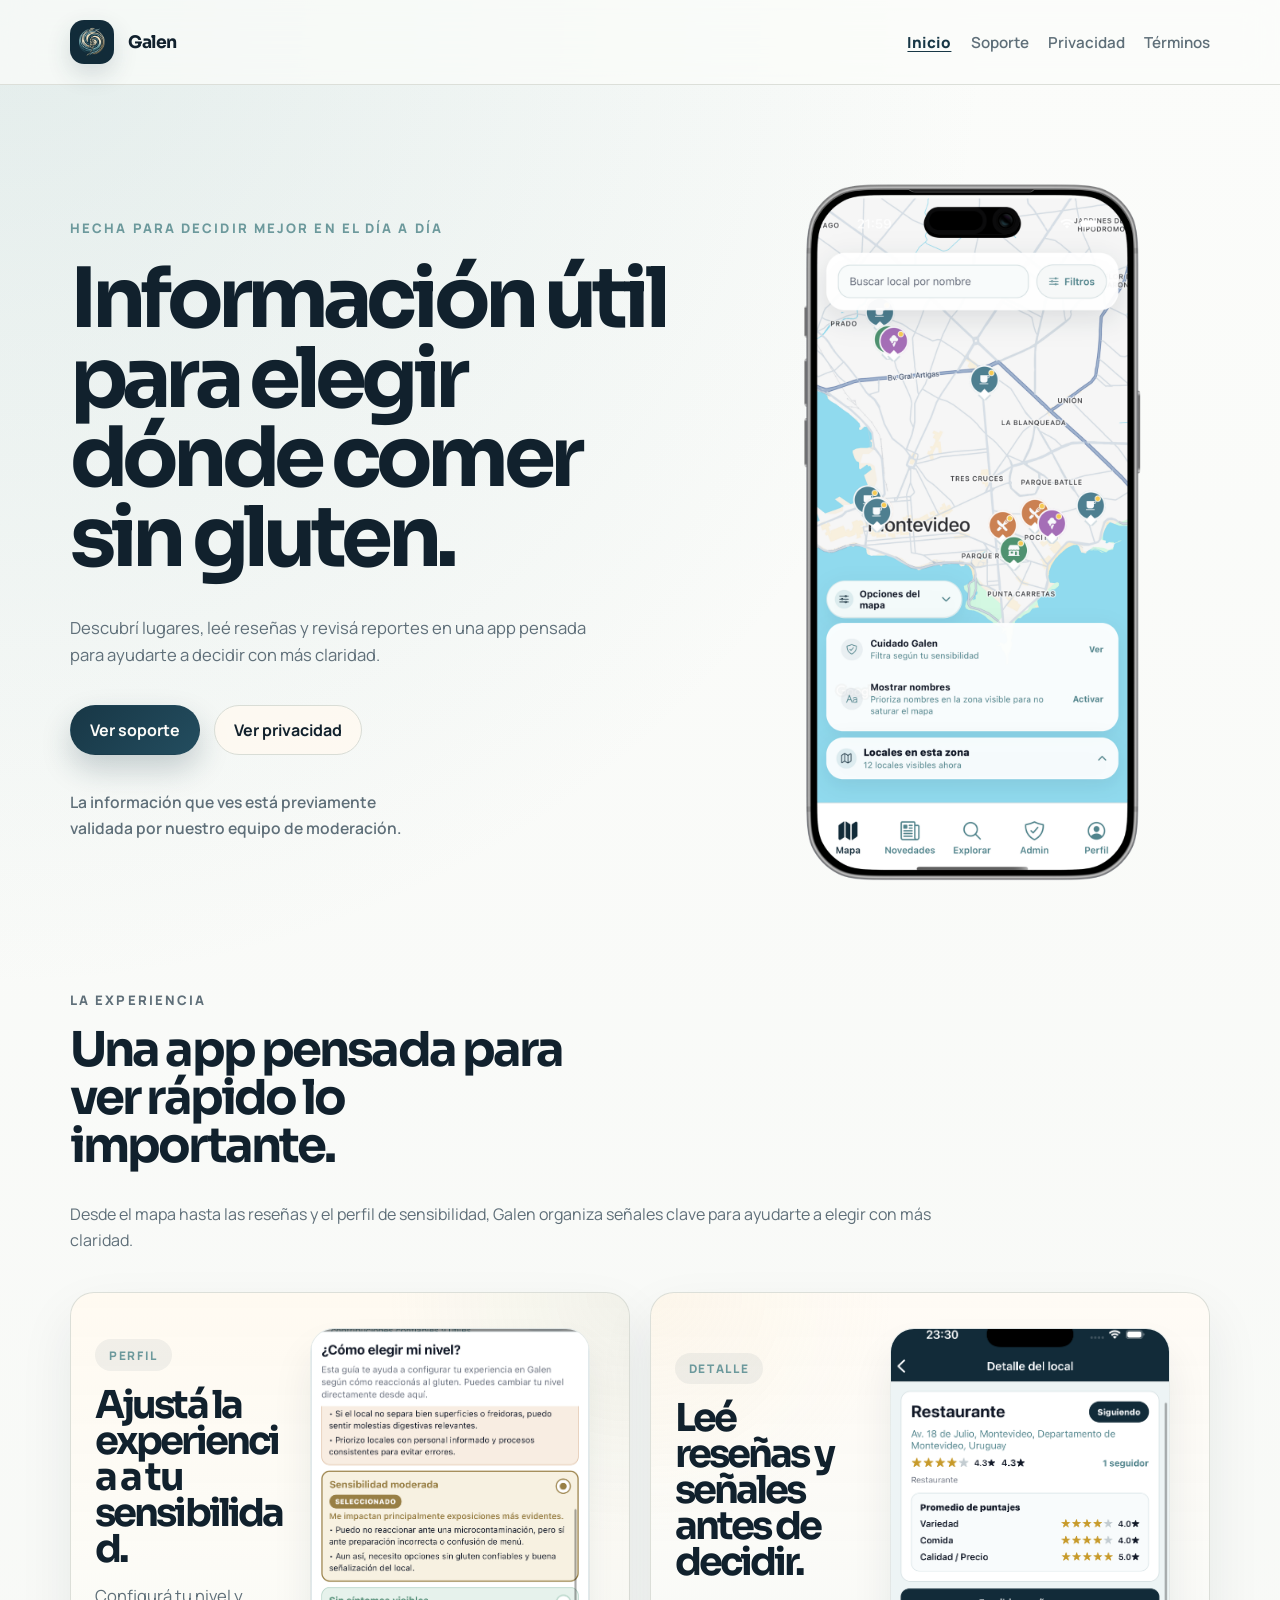
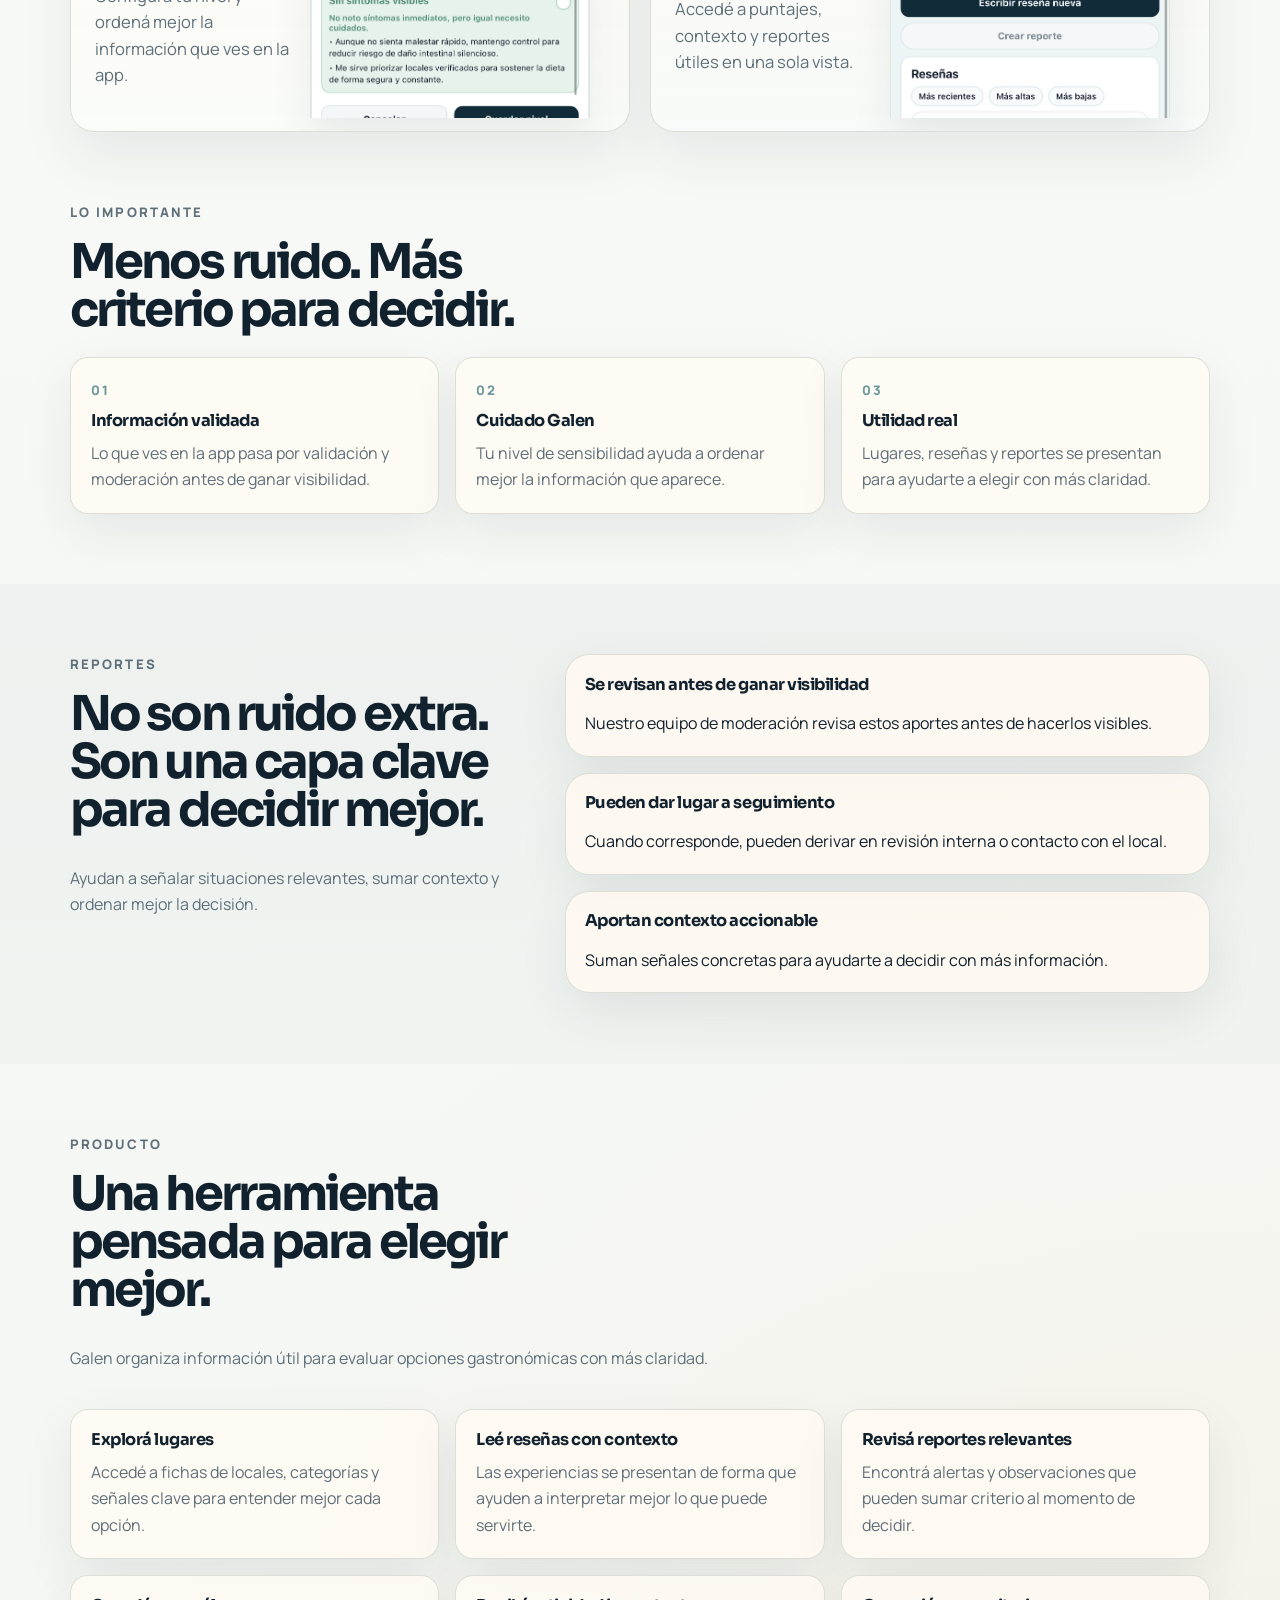
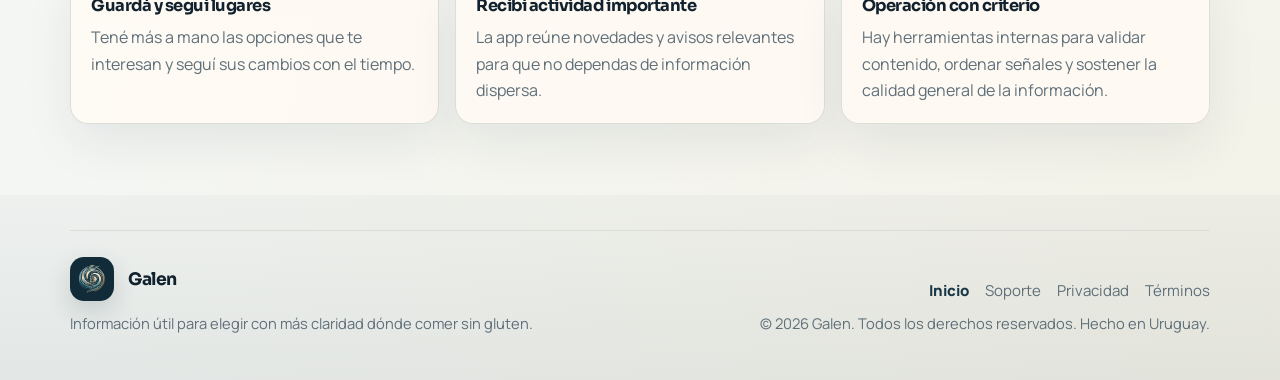
==== index.html @ cfdf97b2 "Restore original landing" ====
<!doctype html>
<html lang="es">
  <head>
    <meta charset="utf-8" />
    <meta name="viewport" content="width=device-width, initial-scale=1" />
    <title>Galen</title>
    <meta
      name="description"
      content="Galen te ayuda a descubrir lugares, leer reseñas y revisar reportes con más criterio para decidir mejor dónde comer sin gluten."
    />
    <meta name="robots" content="index,follow,max-image-preview:large,max-snippet:-1,max-video-preview:-1" />
    <meta
      name="googlebot"
      content="index,follow,max-image-preview:large,max-snippet:-1,max-video-preview:-1"
    />
    <meta name="theme-color" content="#173646" />
    <meta name="application-name" content="Galen" />
    <meta name="apple-mobile-web-app-title" content="Galen" />
    <meta name="apple-mobile-web-app-capable" content="yes" />
    <meta name="format-detection" content="telephone=no" />
    <meta property="og:type" content="website" />
    <meta property="og:locale" content="es_UY" />
    <meta property="og:site_name" content="Galen" />
    <meta property="og:title" content="Galen" />
    <meta
      property="og:description"
      content="Información útil para elegir dónde comer sin gluten con más claridad."
    />
    <meta property="og:image" content="assets/hero-iphone.png" />
    <meta name="twitter:card" content="summary_large_image" />
    <meta name="twitter:title" content="Galen" />
    <meta
      name="twitter:description"
      content="Información útil para elegir dónde comer sin gluten con más claridad."
    />
    <meta name="twitter:image" content="assets/hero-iphone.png" />
    <link rel="icon" type="image/png" href="assets/logo.png" />
    <link rel="apple-touch-icon" href="assets/logo.png" />
    <link rel="manifest" href="site.webmanifest" />
    <link rel="preconnect" href="https://fonts.googleapis.com" />
    <link rel="preconnect" href="https://fonts.gstatic.com" crossorigin />
    <link
      href="https://fonts.googleapis.com/css2?family=Manrope:wght@400;500;600;700;800&family=Sora:wght@500;600;700;800&display=swap"
      rel="stylesheet"
    />
    <link rel="stylesheet" href="styles.css" />
    <script type="application/ld+json">
      {
        "@context": "https://schema.org",
        "@graph": [
          {
            "@type": "Organization",
            "name": "Galen",
            "logo": "assets/logo.png",
            "sameAs": ["https://instagram.com/galen.uy"]
          },
          {
            "@type": "WebSite",
            "name": "Galen",
            "url": "./",
            "inLanguage": "es-UY",
            "description": "Galen te ayuda a descubrir lugares, leer reseñas y revisar reportes con más criterio para decidir mejor dónde comer sin gluten."
          },
          {
            "@type": "MobileApplication",
            "name": "Galen",
            "applicationCategory": "HealthApplication",
            "operatingSystem": "iOS",
            "inLanguage": "es-UY",
            "description": "App para explorar lugares, leer reseñas y revisar reportes con más claridad al decidir dónde comer sin gluten.",
            "offers": {
              "@type": "Offer",
              "price": "0",
              "priceCurrency": "USD"
            },
            "accessibilitySummary": "La experiencia prioriza contenido textual, estructura clara, navegación compatible con lector de pantalla y no depende solo de señales de audio.",
            "screenshot": [
              "assets/hero-iphone.png",
              "assets/app-sensitivity.png",
              "assets/app-detail.png"
            ]
          }
        ]
      }
    </script>
  </head>
  <body>
    <a class="skip-link" href="#main-content">Saltar al contenido principal</a>
    <header class="site-header">
      <div class="shell nav">
        <a class="brand" href="index.html" aria-label="Galen inicio">
          <img class="brand-logo" src="assets/logo.png" alt="Logo de Galen" />
          <span class="brand-name">Galen</span>
        </a>
        <nav class="nav-links" aria-label="Principal">
          <a href="index.html" aria-current="page">Inicio</a>
          <a href="support.html">Soporte</a>
          <a href="privacy.html">Privacidad</a>
          <a href="terms.html">Términos</a>
        </nav>
        <details class="mobile-nav">
          <summary aria-label="Abrir menú">
            <span class="mobile-nav-icon" aria-hidden="true"></span>
            <span>Menú</span>
          </summary>
          <nav class="mobile-nav-panel" aria-label="Principal móvil">
            <a href="index.html" aria-current="page">Inicio</a>
            <a href="support.html">Soporte</a>
            <a href="privacy.html">Privacidad</a>
            <a href="terms.html">Términos</a>
          </nav>
        </details>
      </div>
    </header>

    <main id="main-content" tabindex="-1">
      <section class="hero" aria-labelledby="hero-title">
        <div class="shell hero-grid">
          <div class="hero-copy">
            <p class="eyebrow">Hecha para decidir mejor en el día a día</p>
            <h1 id="hero-title">Información útil para elegir dónde comer sin gluten.</h1>
            <p class="hero-text">
              Descubrí lugares, leé reseñas y revisá reportes en una app pensada para ayudarte a
              decidir con más claridad.
            </p>
            <div class="hero-actions">
              <a class="button button-primary" href="support.html">Ver soporte</a>
              <a class="button button-secondary" href="privacy.html">Ver privacidad</a>
            </div>
            <p class="hero-note">
              La información que ves está previamente validada por nuestro equipo de moderación.
            </p>
          </div>

          <div class="hero-device-shell" aria-label="Vista de la app Galen">
            <div class="hero-device-glow"></div>
            <div class="hero-device">
              <img
                src="assets/hero-iphone.png"
                alt="Pantalla del mapa de Galen mostrando locales en Montevideo"
                width="886"
                height="1920"
                fetchpriority="high"
                decoding="async"
              />
            </div>
          </div>
        </div>
      </section>

      <section class="section section-app-showcase" aria-labelledby="experience-title">
        <div class="shell">
          <div class="section-heading">
            <p class="eyebrow">La experiencia</p>
            <h2 id="experience-title">Una app pensada para ver rápido lo importante.</h2>
            <p>
              Desde el mapa hasta las reseñas y el perfil de sensibilidad, Galen organiza señales
              clave para ayudarte a elegir con más claridad.
            </p>
          </div>

          <div class="showcase-grid">
            <article class="showcase-mini-card">
              <div class="showcase-mini-copy">
                <span class="showcase-label">Perfil</span>
                <h3>Ajustá la experiencia a tu sensibilidad.</h3>
                <p>Configurá tu nivel y ordená mejor la información que ves en la app.</p>
              </div>
              <div class="showcase-device showcase-device-mini">
                <img
                  src="assets/app-sensitivity.png"
                  alt="Pantalla de selección de sensibilidad dentro de Galen"
                  width="768"
                  height="1152"
                  loading="lazy"
                  decoding="async"
                />
              </div>
            </article>

            <article class="showcase-mini-card">
              <div class="showcase-mini-copy">
                <span class="showcase-label">Detalle</span>
                <h3>Leé reseñas y señales antes de decidir.</h3>
                <p>Accedé a puntajes, contexto y reportes útiles en una sola vista.</p>
              </div>
              <div class="showcase-device showcase-device-detail">
                <img
                  src="assets/app-detail.png"
                  alt="Pantalla de detalle del local con reseñas y puntajes"
                  width="768"
                  height="1152"
                  loading="lazy"
                  decoding="async"
                />
              </div>
            </article>
          </div>
        </div>
      </section>

      <section class="section section-spotlight" aria-labelledby="spotlight-title">
        <div class="shell">
          <div class="section-heading narrow">
            <p class="eyebrow">Lo importante</p>
            <h2 id="spotlight-title">Menos ruido. Más criterio para decidir.</h2>
          </div>

          <div class="pillars">
            <article class="pillar-card">
              <span class="pillar-number">01</span>
              <h3>Información validada</h3>
              <p>Lo que ves en la app pasa por validación y moderación antes de ganar visibilidad.</p>
            </article>
            <article class="pillar-card">
              <span class="pillar-number">02</span>
              <h3>Cuidado Galen</h3>
              <p>Tu nivel de sensibilidad ayuda a ordenar mejor la información que aparece.</p>
            </article>
            <article class="pillar-card">
              <span class="pillar-number">03</span>
              <h3>Utilidad real</h3>
              <p>Lugares, reseñas y reportes se presentan para ayudarte a elegir con más claridad.</p>
            </article>
          </div>
        </div>
      </section>

      <section class="section section-report-focus" aria-labelledby="report-focus-title">
        <div class="shell report-focus-grid">
          <div class="section-heading report-heading">
            <p class="eyebrow">Reportes</p>
            <h2 id="report-focus-title">No son ruido extra. Son una capa clave para decidir mejor.</h2>
            <p>
              Ayudan a señalar situaciones relevantes, sumar contexto y ordenar mejor la decisión.
            </p>
          </div>

          <div class="report-panels">
            <article class="report-panel">
              <h3>Se revisan antes de ganar visibilidad</h3>
              <p>
                Nuestro equipo de moderación revisa estos aportes antes de hacerlos visibles.
              </p>
            </article>
            <article class="report-panel">
              <h3>Pueden dar lugar a seguimiento</h3>
              <p>
                Cuando corresponde, pueden derivar en revisión interna o contacto con el local.
              </p>
            </article>
            <article class="report-panel">
              <h3>Aportan contexto accionable</h3>
              <p>
                Suman señales concretas para ayudarte a decidir con más información.
              </p>
            </article>
          </div>
        </div>
      </section>

      <section class="section" aria-labelledby="product-title">
        <div class="shell">
          <div class="section-heading">
            <p class="eyebrow">Producto</p>
            <h2 id="product-title">Una herramienta pensada para elegir mejor.</h2>
            <p>
              Galen organiza información útil para evaluar opciones gastronómicas con más claridad.
            </p>
          </div>

          <div class="feature-grid">
            <article class="feature-card">
              <h3>Explorá lugares</h3>
              <p>Accedé a fichas de locales, categorías y señales clave para entender mejor cada opción.</p>
            </article>
            <article class="feature-card">
              <h3>Leé reseñas con contexto</h3>
              <p>Las experiencias se presentan de forma que ayuden a interpretar mejor lo que puede servirte.</p>
            </article>
            <article class="feature-card">
              <h3>Revisá reportes relevantes</h3>
              <p>Encontrá alertas y observaciones que pueden sumar criterio al momento de decidir.</p>
            </article>
            <article class="feature-card">
              <h3>Guardá y seguí lugares</h3>
              <p>Tené más a mano las opciones que te interesan y seguí sus cambios con el tiempo.</p>
            </article>
            <article class="feature-card">
              <h3>Recibí actividad importante</h3>
              <p>La app reúne novedades y avisos relevantes para que no dependas de información dispersa.</p>
            </article>
            <article class="feature-card">
              <h3>Operación con criterio</h3>
              <p>Hay herramientas internas para validar contenido, ordenar señales y sostener la calidad general de la información.</p>
            </article>
          </div>
        </div>
      </section>

    </main>

    <footer class="site-footer">
      <div class="shell footer-grid">
        <div class="footer-brand-block">
          <a class="brand brand-footer" href="index.html" aria-label="Galen inicio">
            <img class="brand-logo" src="assets/logo.png" alt="Logo de Galen" />
            <span class="brand-name">Galen</span>
          </a>
          <p class="footer-copy">Información útil para elegir con más claridad dónde comer sin gluten.</p>
        </div>

        <div class="footer-meta">
          <nav class="footer-links" aria-label="Legales">
            <a href="index.html" aria-current="page">Inicio</a>
            <a href="support.html">Soporte</a>
            <a href="privacy.html">Privacidad</a>
            <a href="terms.html">Términos</a>
          </nav>
          <p class="footer-legal">© 2026 Galen. Todos los derechos reservados. Hecho en Uruguay.</p>
        </div>
      </div>
    </footer>
  </body>
</html>
---- styles.css ----
:root {
  --bg: #f4f6f3;
  --bg-deep: #173646;
  --surface: rgba(255, 251, 244, 0.86);
  --surface-strong: #fffaf1;
  --primary: #183746;
  --primary-soft: #234d5f;
  --teal: #8eb7b7;
  --teal-strong: #6c999c;
  --cream: #f0dfb6;
  --cream-strong: #e5cf9d;
  --line: #d9ddd6;
  --text: #11212d;
  --muted: #5f6f79;
  --shadow: 0 18px 50px rgba(17, 33, 45, 0.08);
  --radius-xl: 24px;
  --radius-lg: 18px;
  --radius-md: 14px;
  --radius-sm: 10px;
  --shell: 1140px;
}

* {
  box-sizing: border-box;
}

*:focus-visible {
  outline: 3px solid rgba(108, 153, 156, 0.78);
  outline-offset: 3px;
}

html {
  scroll-behavior: smooth;
}

body {
  margin: 0;
  font-family: "Manrope", sans-serif;
  color: var(--text);
  background:
    radial-gradient(circle at top left, rgba(142, 183, 183, 0.22), transparent 26%),
    radial-gradient(circle at bottom right, rgba(240, 223, 182, 0.2), transparent 32%),
    linear-gradient(180deg, #fbfcfa 0%, var(--bg) 100%);
}

.skip-link,
.sr-only {
  position: absolute;
}

.skip-link {
  top: 1rem;
  left: 1rem;
  z-index: 40;
  padding: 0.85rem 1rem;
  border-radius: 999px;
  background: var(--primary);
  color: #fcfbf8;
  transform: translateY(-140%);
  transition: transform 180ms ease;
}

.skip-link:focus-visible {
  transform: translateY(0);
}

.sr-only {
  width: 1px;
  height: 1px;
  padding: 0;
  margin: -1px;
  overflow: hidden;
  clip: rect(0, 0, 0, 0);
  white-space: nowrap;
  border: 0;
}

img {
  max-width: 100%;
  display: block;
}

a {
  color: inherit;
  text-decoration: none;
}

p,
li {
  line-height: 1.65;
}

.shell {
  width: min(calc(100% - 2rem), var(--shell));
  margin: 0 auto;
}

.site-header {
  position: sticky;
  top: 0;
  z-index: 20;
  backdrop-filter: blur(18px);
  background: rgba(251, 252, 250, 0.72);
  border-bottom: 1px solid rgba(217, 221, 214, 0.92);
}

.nav {
  display: flex;
  align-items: center;
  justify-content: space-between;
  gap: 1.2rem;
  min-height: 84px;
}

.brand {
  display: inline-flex;
  align-items: center;
  gap: 0.9rem;
}

.brand-logo {
  width: 44px;
  height: 44px;
  border-radius: 14px;
  object-fit: cover;
  box-shadow: 0 10px 24px rgba(24, 55, 70, 0.16);
}

.brand-name {
  font-family: "Sora", sans-serif;
  font-size: 1.08rem;
  font-weight: 700;
  letter-spacing: -0.03em;
}

.nav-links {
  display: flex;
  flex-wrap: wrap;
  gap: 1.2rem;
  color: var(--muted);
  font-size: 0.95rem;
  font-weight: 600;
}

.mobile-nav {
  display: none;
}

.mobile-nav summary {
  list-style: none;
}

.mobile-nav summary::-webkit-details-marker {
  display: none;
}

.mobile-nav-icon {
  position: relative;
  width: 14px;
  height: 14px;
  display: inline-block;
}

.mobile-nav-icon::before {
  content: "";
  position: absolute;
  top: 2px;
  left: 2px;
  width: 3px;
  height: 3px;
  border-radius: 999px;
  background: currentColor;
  box-shadow:
    0 7px 0 currentColor,
    7px 0 0 currentColor,
    7px 7px 0 currentColor;
}

.mobile-nav summary span:last-child {
  letter-spacing: -0.01em;
}

.nav-links a:hover,
.footer-links a:hover {
  color: var(--primary);
}

.nav-links a[aria-current="page"],
.mobile-nav-panel a[aria-current="page"],
.footer-links a[aria-current="page"] {
  color: var(--primary);
  font-weight: 800;
}

.nav-links a[aria-current="page"] {
  text-decoration: underline;
  text-decoration-thickness: 0.08em;
  text-underline-offset: 0.22em;
}

.hero,
.section,
.legal-main {
  padding: 4.4rem 0;
}

.hero-grid,
.trust-grid,
.legal-shell {
  display: grid;
  gap: 1.35rem;
}

.hero-grid {
  grid-template-columns: minmax(0, 1.15fr) minmax(320px, 0.85fr);
  align-items: center;
}

.hero-copy {
  display: grid;
  gap: 1.2rem;
}

.eyebrow {
  margin: 0;
  color: var(--teal-strong);
  font-size: 0.82rem;
  font-weight: 800;
  text-transform: uppercase;
  letter-spacing: 0.16em;
}

h1,
h2,
h3 {
  margin: 0;
  overflow-wrap: anywhere;
}

h1,
h2,
h3,
.brand-name {
  font-family: "Sora", sans-serif;
}

h1 {
  max-width: 10ch;
  font-size: clamp(2.9rem, 7vw, 5.2rem);
  line-height: 0.96;
  letter-spacing: -0.07em;
}

h2 {
  max-width: 14ch;
  font-size: clamp(1.9rem, 4vw, 3rem);
  line-height: 1;
  letter-spacing: -0.06em;
}

h3 {
  font-size: 1.02rem;
  line-height: 1.2;
  letter-spacing: -0.03em;
}

.hero-text,
.section-heading p,
.legal-summary p,
.legal-article p,
.footer-links,
.footer-note {
  color: var(--muted);
}

.hero-text {
  max-width: 54ch;
  font-size: 1.04rem;
}

.hero-actions {
  display: flex;
  flex-wrap: wrap;
  gap: 0.85rem;
}

.button {
  display: inline-flex;
  align-items: center;
  justify-content: center;
  min-height: 3.15rem;
  padding: 0 1.2rem;
  border-radius: 999px;
  border: 1px solid var(--line);
  font-weight: 700;
}

.button-primary {
  color: #fcfbf8;
  background: linear-gradient(135deg, var(--primary), var(--primary-soft));
  border-color: transparent;
  box-shadow: 0 14px 30px rgba(24, 55, 70, 0.22);
}

.button-secondary {
  background: rgba(255, 250, 241, 0.85);
}

.button:hover {
  transform: translateY(-1px);
}

.hero-note,
.feature-card,
.pillar-card,
.trust-item,
.legal-summary,
.legal-article section {
  border: 1px solid rgba(217, 221, 214, 0.92);
  box-shadow: var(--shadow);
}

.hero-note {
  max-width: 36ch;
  padding: 0;
  border: 0;
  box-shadow: none;
  background: transparent;
  color: var(--muted);
  font-size: 0.98rem;
  font-weight: 600;
}

.feature-card,
.pillar-card,
.trust-item,
.legal-article section {
  border-radius: var(--radius-lg);
  background: var(--surface);
}

.hero-device-shell {
  position: relative;
  min-height: 700px;
  display: grid;
  align-items: center;
  justify-items: center;
}

.hero-device-copy {
  position: absolute;
  top: 2rem;
  right: 0.2rem;
  z-index: 2;
  width: min(100%, 15rem);
  display: grid;
  gap: 0.7rem;
  text-align: left;
}

.hero-device-copy strong {
  font-family: "Sora", sans-serif;
  font-size: 1.2rem;
  line-height: 1.06;
  letter-spacing: -0.05em;
  color: var(--primary);
  text-shadow: 0 10px 30px rgba(255, 255, 255, 0.65);
}

.hero-device-glow {
  display: none;
}

.hero-device {
  position: relative;
  z-index: 1;
  width: min(100%, 430px);
  height: auto;
  background: transparent;
  border: 0;
  box-shadow: none;
}

.hero-device img {
  width: 100%;
  height: auto;
  object-fit: contain;
  object-position: center;
  border-radius: 0;
  box-shadow: none;
  filter: none;
}

.section-heading {
  display: grid;
  gap: 0.9rem;
  max-width: 54rem;
  margin-bottom: 1.4rem;
}

.section-heading.narrow {
  max-width: 40rem;
}

.section-heading.tight h2 {
  max-width: 12ch;
}

.section-app-showcase {
  padding-top: 0;
}

.showcase-grid {
  display: grid;
  grid-template-columns: repeat(2, minmax(0, 1fr));
  gap: 1.2rem;
  align-items: stretch;
}

.showcase-mini-card {
  position: relative;
  border: 1px solid rgba(217, 221, 214, 0.92);
  border-radius: var(--radius-xl);
  background:
    radial-gradient(circle at top right, rgba(142, 183, 183, 0.12), transparent 34%),
    linear-gradient(180deg, rgba(255, 250, 241, 0.98), rgba(250, 252, 249, 0.92));
  box-shadow: 0 24px 54px rgba(17, 33, 45, 0.08);
  overflow: hidden;
}

.showcase-mini-card {
  padding: 1.4rem 1.4rem 0;
  display: grid;
  grid-template-columns: minmax(0, 0.92fr) minmax(230px, 280px);
  gap: 1.25rem;
  align-items: center;
  min-height: 440px;
}

.showcase-mini-copy {
  display: grid;
  align-content: center;
  gap: 1rem;
  padding: 0.2rem 0 1.35rem 0.1rem;
  min-height: 100%;
}

.showcase-label {
  display: inline-flex;
  align-items: center;
  width: fit-content;
  min-height: 1.95rem;
  padding: 0 0.88rem;
  border-radius: 999px;
  background: rgba(24, 55, 70, 0.06);
  color: var(--teal-strong);
  font-size: 0.74rem;
  font-weight: 800;
  letter-spacing: 0.14em;
  text-transform: uppercase;
}

.showcase-mini-copy h3 {
  margin: 0;
  max-width: 9ch;
  font-size: clamp(1.9rem, 3vw, 2.45rem);
  line-height: 0.94;
  letter-spacing: -0.075em;
}

.showcase-mini-copy p {
  margin: 0;
  max-width: 26ch;
  color: var(--muted);
  font-size: 1.04rem;
  line-height: 1.58;
}

.showcase-device {
  position: relative;
  overflow: hidden;
  align-self: center;
  justify-self: end;
  width: 100%;
  max-width: 280px;
  border-radius: 24px 24px 0 0;
  border: 1px solid rgba(17, 33, 45, 0.06);
  border-bottom: 0;
  background: linear-gradient(180deg, rgba(244, 248, 246, 0.96), rgba(236, 241, 239, 0.92));
  box-shadow: 0 24px 40px rgba(17, 33, 45, 0.08);
}

.showcase-device img {
  width: 100%;
  height: 100%;
  object-fit: cover;
  object-position: center top;
}

.showcase-device-mini,
.showcase-device-detail {
  height: 390px;
}

.showcase-device-mini img {
  object-position: center 88%;
}

.showcase-device-detail img {
  object-fit: cover;
  object-position: center 8%;
  background: transparent;
}

.showcase-mini-card:nth-child(2) {
  background:
    radial-gradient(circle at top left, rgba(240, 223, 182, 0.16), transparent 34%),
    linear-gradient(180deg, rgba(255, 251, 245, 0.98), rgba(247, 250, 248, 0.92));
}

.showcase-mini-card:nth-child(2) .showcase-mini-copy h3 {
  max-width: 8ch;
}

.feature-grid,
.pillars,
.trust-list,
.spotlight-grid,
.report-panels {
  display: grid;
  gap: 1rem;
}

.feature-grid {
  grid-template-columns: repeat(3, minmax(0, 1fr));
}

.section-spotlight {
  padding-top: 0;
}

.spotlight-grid {
  grid-template-columns: minmax(0, 1fr) minmax(0, 1fr);
}

.spotlight-card,
.report-panel {
  border: 1px solid rgba(217, 221, 214, 0.92);
  border-radius: var(--radius-xl);
  box-shadow: var(--shadow);
  overflow: hidden;
}

.spotlight-card {
  padding: 1.6rem;
  background: linear-gradient(180deg, rgba(255, 250, 241, 0.95), rgba(244, 248, 245, 0.92));
}

.spotlight-card h2,
.report-heading h2 {
  max-width: 11ch;
}

.spotlight-card p:last-child,
.report-panel p:last-child {
  margin-bottom: 0;
}

.spotlight-card-primary {
  background: linear-gradient(135deg, rgba(24, 55, 70, 0.98), rgba(35, 77, 95, 0.96));
  color: #f9f8f4;
}

.spotlight-card-primary .eyebrow,
.spotlight-card-primary p {
  color: rgba(249, 248, 244, 0.82);
}

.section-report-focus {
  background: linear-gradient(180deg, rgba(24, 55, 70, 0.04), rgba(142, 183, 183, 0.06));
}

.report-focus-grid {
  display: grid;
  grid-template-columns: minmax(0, 0.85fr) minmax(0, 1.15fr);
  gap: 1.1rem;
  align-items: start;
}

.report-heading h2 {
  max-width: 12ch;
}

.report-panel {
  padding: 1.2rem;
  background: rgba(255, 250, 241, 0.84);
}

.report-panel h3 {
  margin-bottom: 0.5rem;
}

.feature-card,
.pillar-card,
.trust-item {
  padding: 1.25rem;
}

.feature-card p,
.pillar-card p,
.trust-item p {
  margin: 0.55rem 0 0;
  color: var(--muted);
}

.pillars {
  grid-template-columns: repeat(3, minmax(0, 1fr));
}

.pillar-number {
  display: inline-block;
  margin-bottom: 0.8rem;
  color: var(--teal-strong);
  font-size: 0.82rem;
  font-weight: 800;
  letter-spacing: 0.16em;
}

.site-footer {
  padding: 2.2rem 0 2.8rem;
  background: linear-gradient(180deg, rgba(24, 55, 70, 0.03), rgba(24, 55, 70, 0.08));
}

.footer-grid {
  display: grid;
  grid-template-columns: minmax(0, 1fr) auto;
  gap: 1.4rem;
  align-items: end;
  padding-top: 1.6rem;
  border-top: 1px solid rgba(217, 221, 214, 0.96);
}

.footer-brand-block,
.footer-meta {
  display: grid;
  gap: 0.7rem;
}

.footer-copy,
.footer-legal {
  margin: 0;
  color: var(--muted);
  font-size: 0.92rem;
  line-height: 1.6;
}

.footer-meta {
  justify-items: end;
}

.footer-legal {
  text-align: right;
}

.footer-links {
  display: flex;
  flex-wrap: wrap;
  justify-content: flex-end;
  gap: 1rem;
  font-size: 0.94rem;
}

.legal-main {
  padding-top: 3rem;
}

.legal-shell {
  grid-template-columns: minmax(260px, 0.52fr) minmax(0, 1fr);
  align-items: start;
}

.legal-summary {
  position: sticky;
  top: 6.2rem;
  padding: 1.4rem;
}

.legal-summary h1 {
  max-width: 9ch;
  font-size: clamp(2.1rem, 5vw, 3.5rem);
}

.legal-article {
  display: grid;
  gap: 1rem;
}

.legal-article section {
  padding: 1.25rem;
}

.legal-article ul,
.legal-article ol {
  padding-left: 1.15rem;
  color: var(--muted);
}

@media (prefers-reduced-motion: reduce) {
  html {
    scroll-behavior: auto;
  }

  *,
  *::before,
  *::after {
    animation-duration: 0.01ms !important;
    animation-iteration-count: 1 !important;
    transition-duration: 0.01ms !important;
  }
}

@media (max-width: 980px) {
  .hero-grid,
  .feature-grid,
  .pillars,
  .trust-grid,
  .trust-list,
  .legal-shell,
  .spotlight-grid,
  .report-focus-grid,
  .report-panels,
  .showcase-grid,
  .showcase-mini-card {
    grid-template-columns: 1fr;
  }

  .legal-summary {
    position: static;
  }
}

@media (max-width: 720px) {
  .site-header {
    background: rgba(251, 252, 250, 0.92);
    backdrop-filter: blur(22px);
  }

  .nav {
    flex-wrap: nowrap;
    min-height: 72px;
    gap: 0.75rem;
    align-items: center;
    padding: 0.7rem 0;
  }

  .brand {
    gap: 0.72rem;
    min-width: 0;
  }

  .brand-logo {
    width: 40px;
    height: 40px;
    border-radius: 12px;
    box-shadow: 0 8px 20px rgba(24, 55, 70, 0.12);
  }

  .brand-name {
    font-size: 1rem;
  }

  .nav-links {
    display: none;
  }

  .mobile-nav {
    display: flex;
    margin-left: auto;
    position: relative;
  }

  .mobile-nav summary {
    min-height: 2.5rem;
    padding: 0 0.9rem 0 0.85rem;
    border-radius: 999px;
    border: 1px solid rgba(17, 33, 45, 0.08);
    background: rgba(255, 255, 255, 0.72);
    color: var(--primary);
    font-size: 0.86rem;
    font-weight: 700;
    display: inline-flex;
    align-items: center;
    justify-content: center;
    gap: 0.55rem;
    cursor: pointer;
    box-shadow: 0 8px 24px rgba(17, 33, 45, 0.06);
  }

  .mobile-nav summary:hover {
    background: rgba(255, 255, 255, 0.92);
    border-color: rgba(17, 33, 45, 0.12);
  }

  .mobile-nav[open] summary {
    background: var(--primary);
    color: #fcfbf8;
    border-color: transparent;
  }

  .mobile-nav-panel {
    position: absolute;
    top: calc(100% + 0.75rem);
    right: 0;
    width: min(84vw, 260px);
    padding: 0.5rem;
    display: grid;
    gap: 0.2rem;
    border-radius: 22px;
    background: rgba(255, 255, 255, 0.94);
    border: 1px solid rgba(17, 33, 45, 0.08);
    box-shadow: 0 24px 54px rgba(17, 33, 45, 0.14);
    backdrop-filter: blur(18px);
  }

  .mobile-nav-panel a {
    min-height: 2.9rem;
    padding: 0 0.95rem;
    border-radius: 14px;
    color: var(--primary-soft);
    font-size: 0.95rem;
    font-weight: 700;
    display: flex;
    align-items: center;
  }

  .mobile-nav-panel a:active,
  .mobile-nav-panel a:hover {
    background: rgba(24, 55, 70, 0.06);
  }

  .mobile-nav-panel a[aria-current="page"] {
    background: rgba(24, 55, 70, 0.08);
  }

  .hero,
  .section,
  .legal-main {
    padding: 3.2rem 0;
  }

  h1,
  h2,
  .legal-summary h1 {
    max-width: none;
  }

  .hero-device-shell {
    min-height: auto;
    padding-top: 1rem;
  }

  .hero-device-copy {
    position: static;
    width: 100%;
    margin-bottom: 1rem;
    text-align: left;
  }

  .hero-device {
    width: min(100%, 360px);
  }

  .showcase-mini-card {
    padding: 1rem 1rem 0;
    min-height: auto;
  }

  .showcase-device-mini,
  .showcase-device-detail {
    height: 280px;
  }

  .showcase-device {
    max-width: none;
    justify-self: stretch;
  }

  .showcase-mini-copy h3 {
    max-width: none;
  }

  .showcase-mini-copy p {
    max-width: none;
    font-size: 0.98rem;
  }

  .footer-grid {
    grid-template-columns: 1fr;
    gap: 1.15rem;
    padding-top: 1.3rem;
  }

  .footer-meta {
    justify-items: start;
    width: 100%;
    padding-top: 0.8rem;
    gap: 0.75rem;
    border-top: 1px solid rgba(17, 33, 45, 0.08);
  }

  .footer-links {
    width: 100%;
    display: flex;
    flex-wrap: wrap;
    gap: 0.9rem 1.1rem;
    justify-content: flex-start;
  }

  .footer-links a {
    min-height: auto;
    padding: 0;
    border-radius: 0;
    background: transparent;
    border: 0;
    display: inline-flex;
    align-items: center;
    color: var(--muted);
    font-size: 0.95rem;
    font-weight: 600;
  }

  .footer-legal {
    text-align: left;
    font-size: 0.88rem;
  }
}
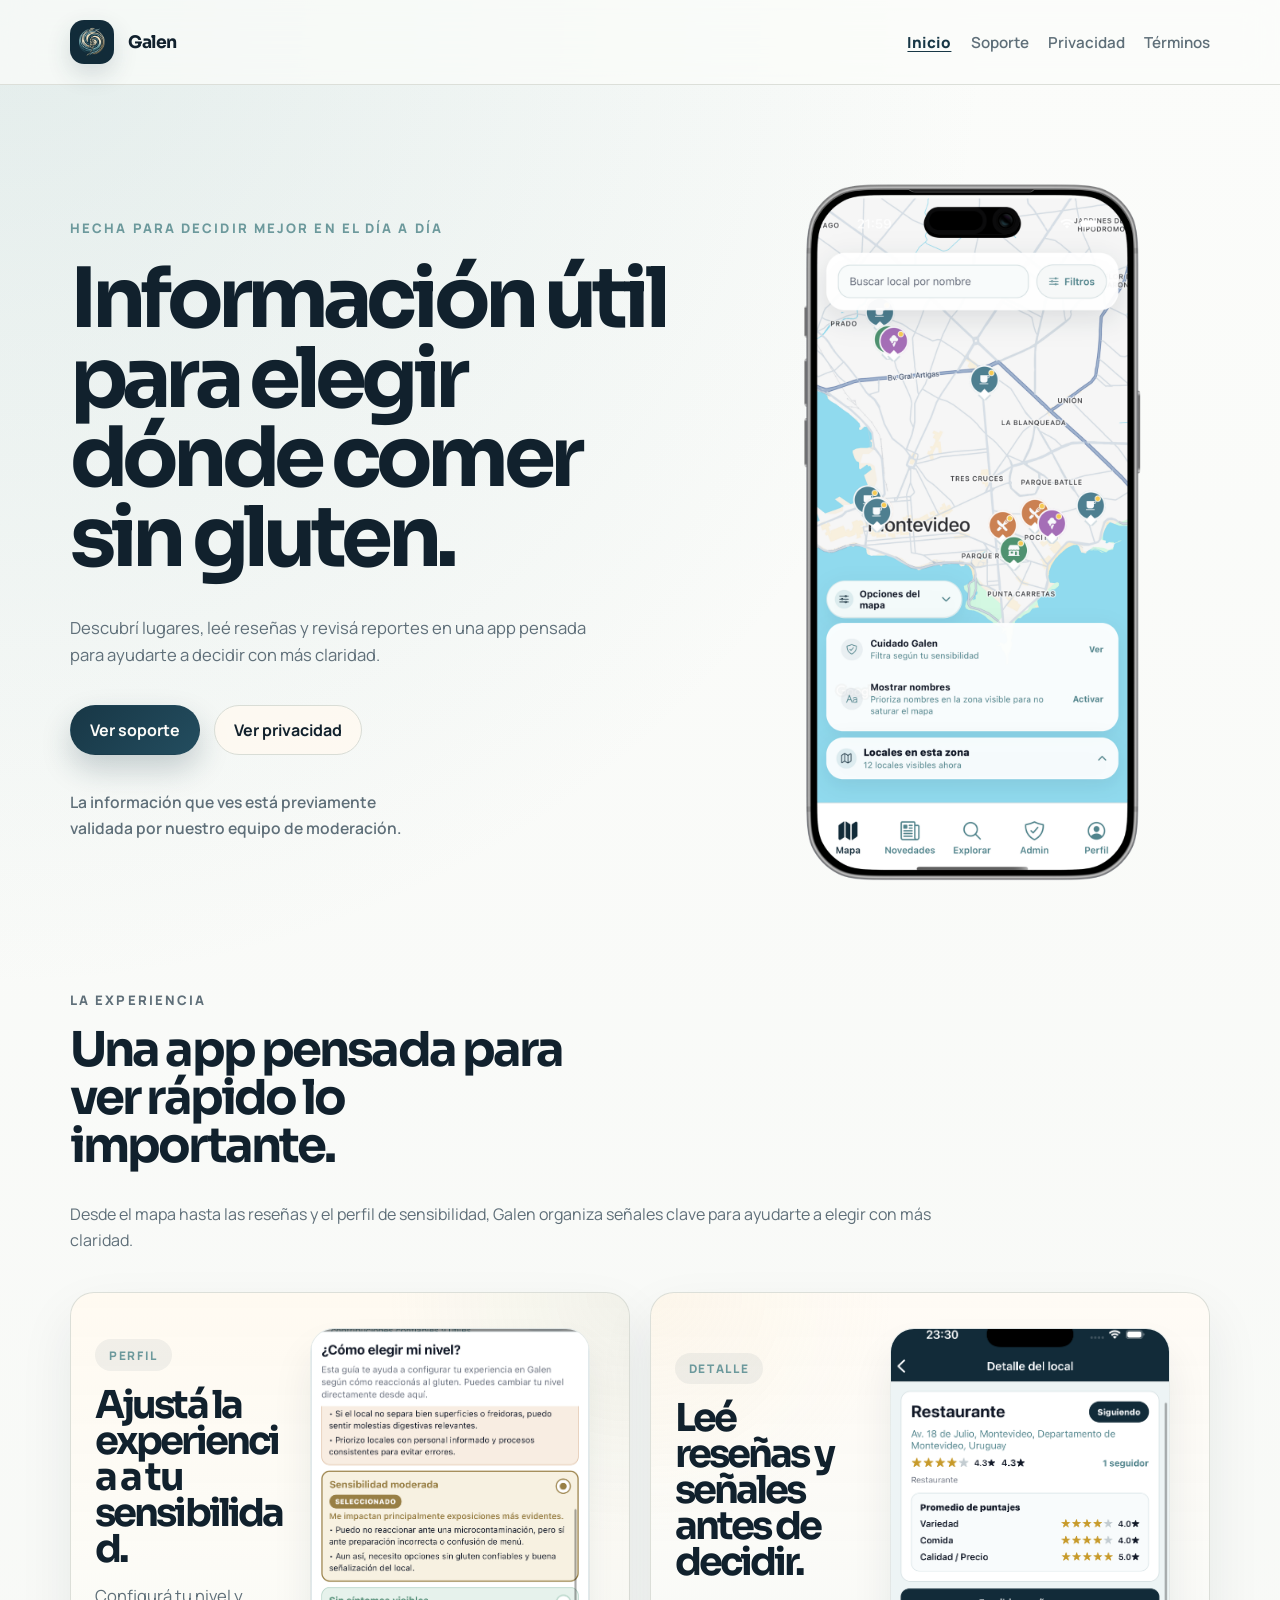
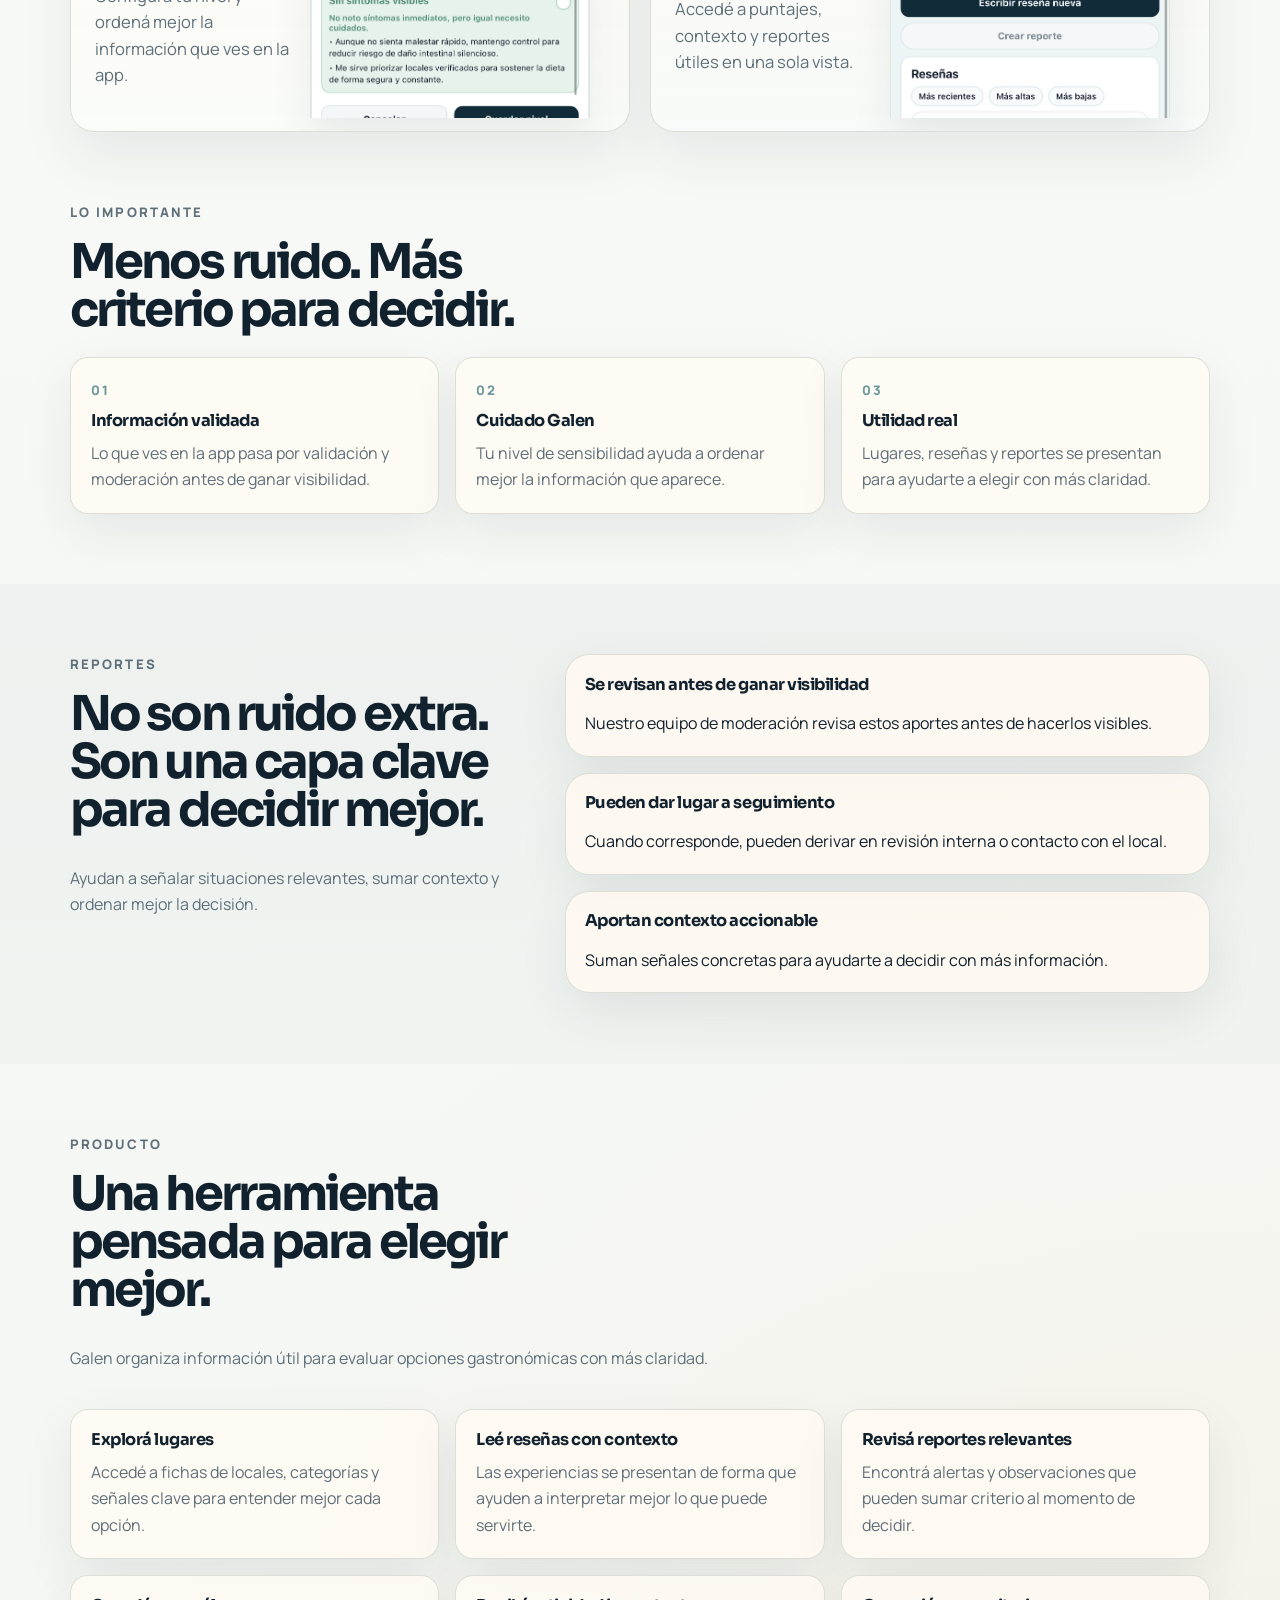
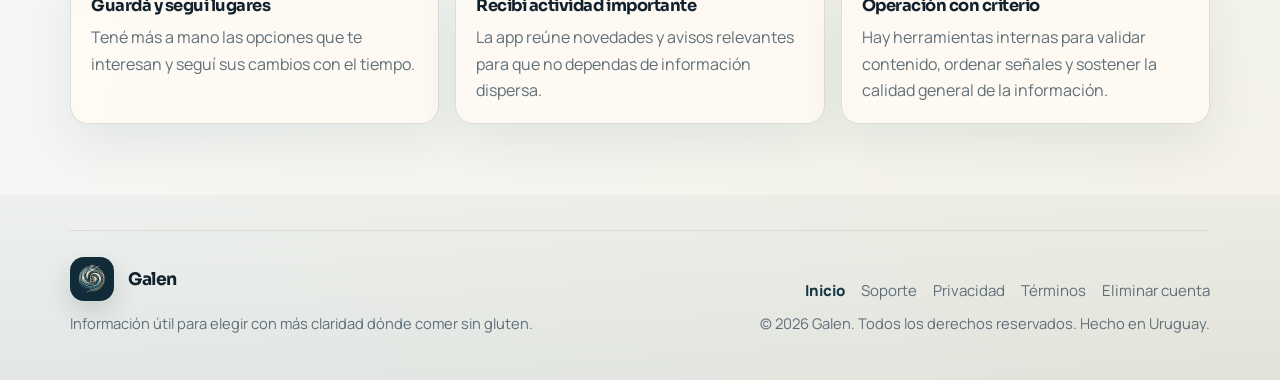
==== commit 5fe54989: "Add account deletion page" ====
--- a/index.html
+++ b/index.html
@@ -8,6 +8,8 @@
       name="description"
       content="Galen te ayuda a descubrir lugares, leer reseñas y revisar reportes con más criterio para decidir mejor dónde comer sin gluten."
     />
+    <link rel="canonical" href="https://galen.uy/" />
+    <link rel="sitemap" type="application/xml" title="Sitemap" href="https://galen.uy/sitemap.xml" />
     <meta name="robots" content="index,follow,max-image-preview:large,max-snippet:-1,max-video-preview:-1" />
     <meta
       name="googlebot"
@@ -22,18 +24,19 @@
     <meta property="og:locale" content="es_UY" />
     <meta property="og:site_name" content="Galen" />
     <meta property="og:title" content="Galen" />
+    <meta property="og:url" content="https://galen.uy/" />
     <meta
       property="og:description"
       content="Información útil para elegir dónde comer sin gluten con más claridad."
     />
-    <meta property="og:image" content="assets/hero-iphone.png" />
+    <meta property="og:image" content="https://galen.uy/assets/hero-iphone.png" />
     <meta name="twitter:card" content="summary_large_image" />
     <meta name="twitter:title" content="Galen" />
     <meta
       name="twitter:description"
       content="Información útil para elegir dónde comer sin gluten con más claridad."
     />
-    <meta name="twitter:image" content="assets/hero-iphone.png" />
+    <meta name="twitter:image" content="https://galen.uy/assets/hero-iphone.png" />
     <link rel="icon" type="image/png" href="assets/logo.png" />
     <link rel="apple-touch-icon" href="assets/logo.png" />
     <link rel="manifest" href="site.webmanifest" />
@@ -51,13 +54,14 @@
           {
             "@type": "Organization",
             "name": "Galen",
-            "logo": "assets/logo.png",
+            "url": "https://galen.uy/",
+            "logo": "https://galen.uy/assets/logo.png",
             "sameAs": ["https://instagram.com/galen.uy"]
           },
           {
             "@type": "WebSite",
             "name": "Galen",
-            "url": "./",
+            "url": "https://galen.uy/",
             "inLanguage": "es-UY",
             "description": "Galen te ayuda a descubrir lugares, leer reseñas y revisar reportes con más criterio para decidir mejor dónde comer sin gluten."
           },
@@ -75,10 +79,11 @@
             },
             "accessibilitySummary": "La experiencia prioriza contenido textual, estructura clara, navegación compatible con lector de pantalla y no depende solo de señales de audio.",
             "screenshot": [
-              "assets/hero-iphone.png",
-              "assets/app-sensitivity.png",
-              "assets/app-detail.png"
-            ]
+              "https://galen.uy/assets/hero-iphone.png",
+              "https://galen.uy/assets/app-sensitivity.png",
+              "https://galen.uy/assets/app-detail.png"
+            ],
+            "url": "https://galen.uy/"
           }
         ]
       }
@@ -108,6 +113,7 @@
             <a href="support.html">Soporte</a>
             <a href="privacy.html">Privacidad</a>
             <a href="terms.html">Términos</a>
+            <a href="delete-account.html">Eliminar cuenta</a>
           </nav>
         </details>
       </div>
@@ -316,6 +322,7 @@
             <a href="support.html">Soporte</a>
             <a href="privacy.html">Privacidad</a>
             <a href="terms.html">Términos</a>
+            <a href="delete-account.html">Eliminar cuenta</a>
           </nav>
           <p class="footer-legal">© 2026 Galen. Todos los derechos reservados. Hecho en Uruguay.</p>
         </div>
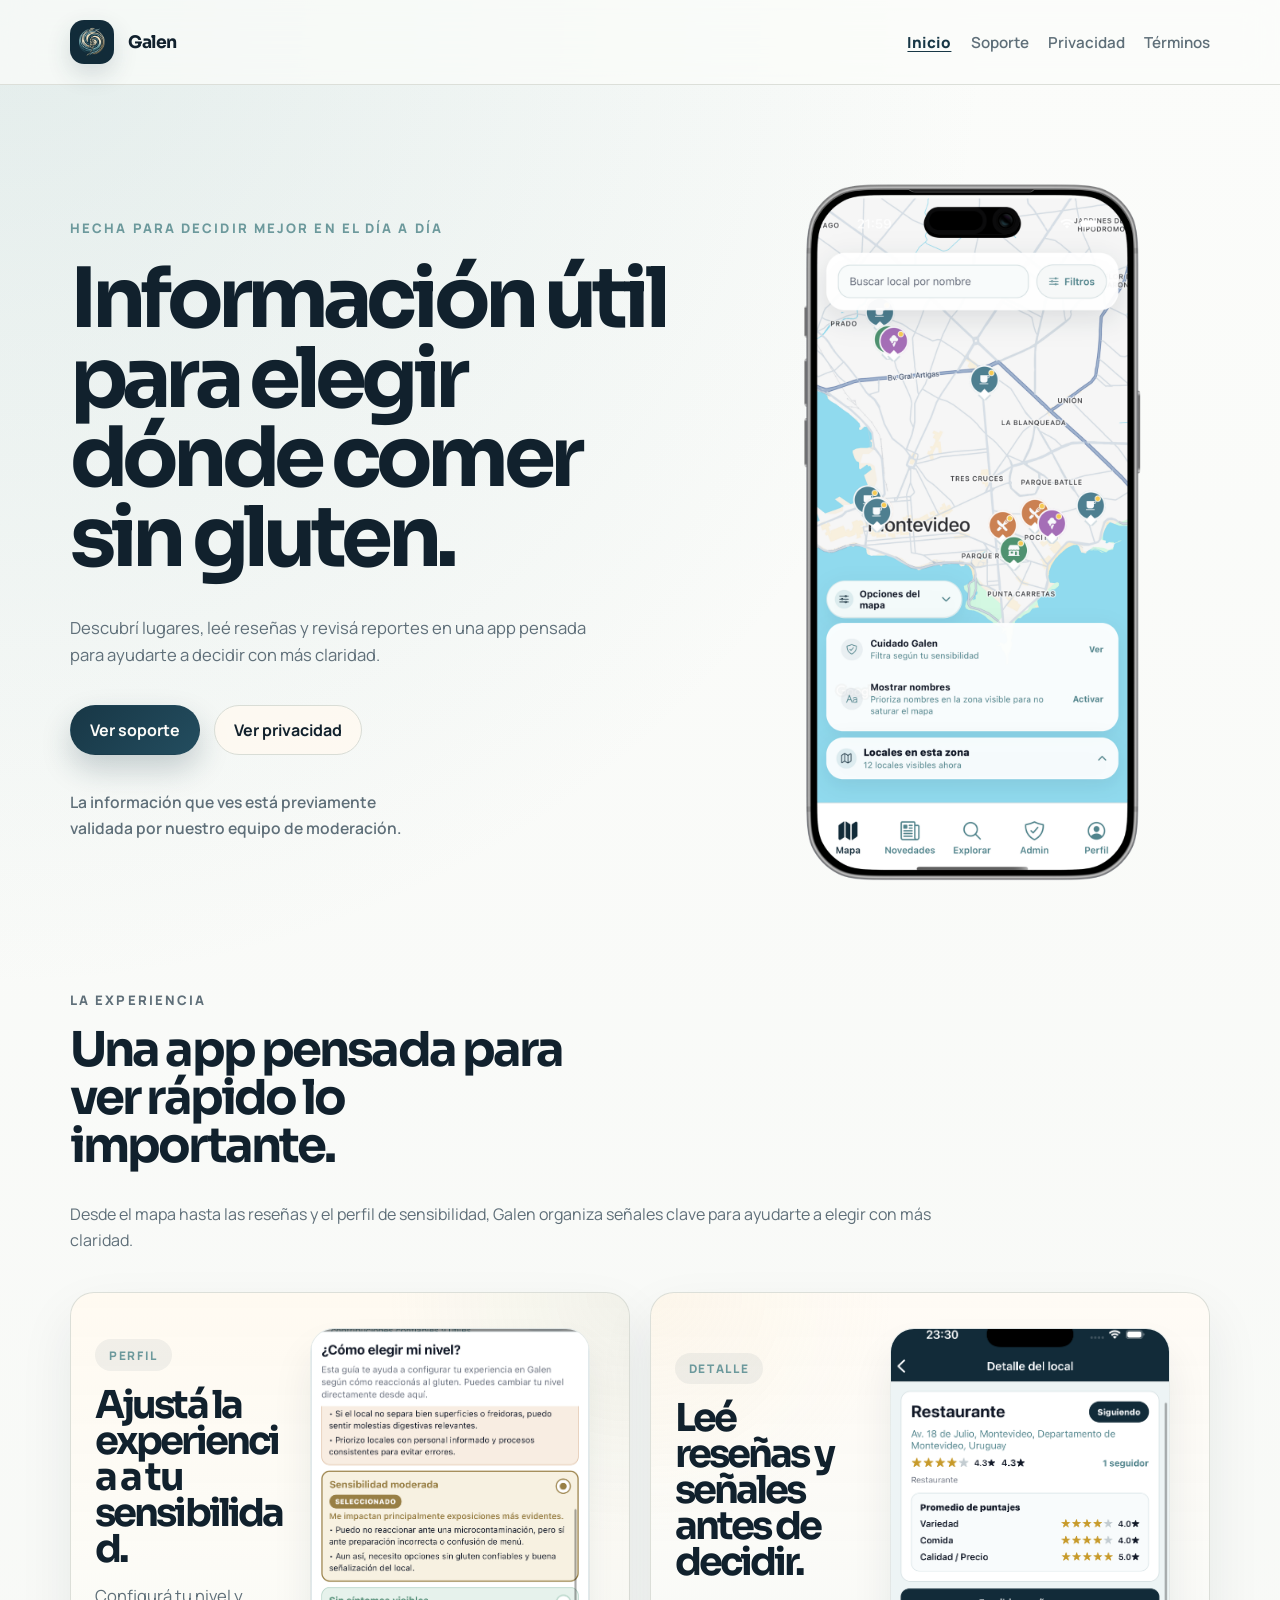
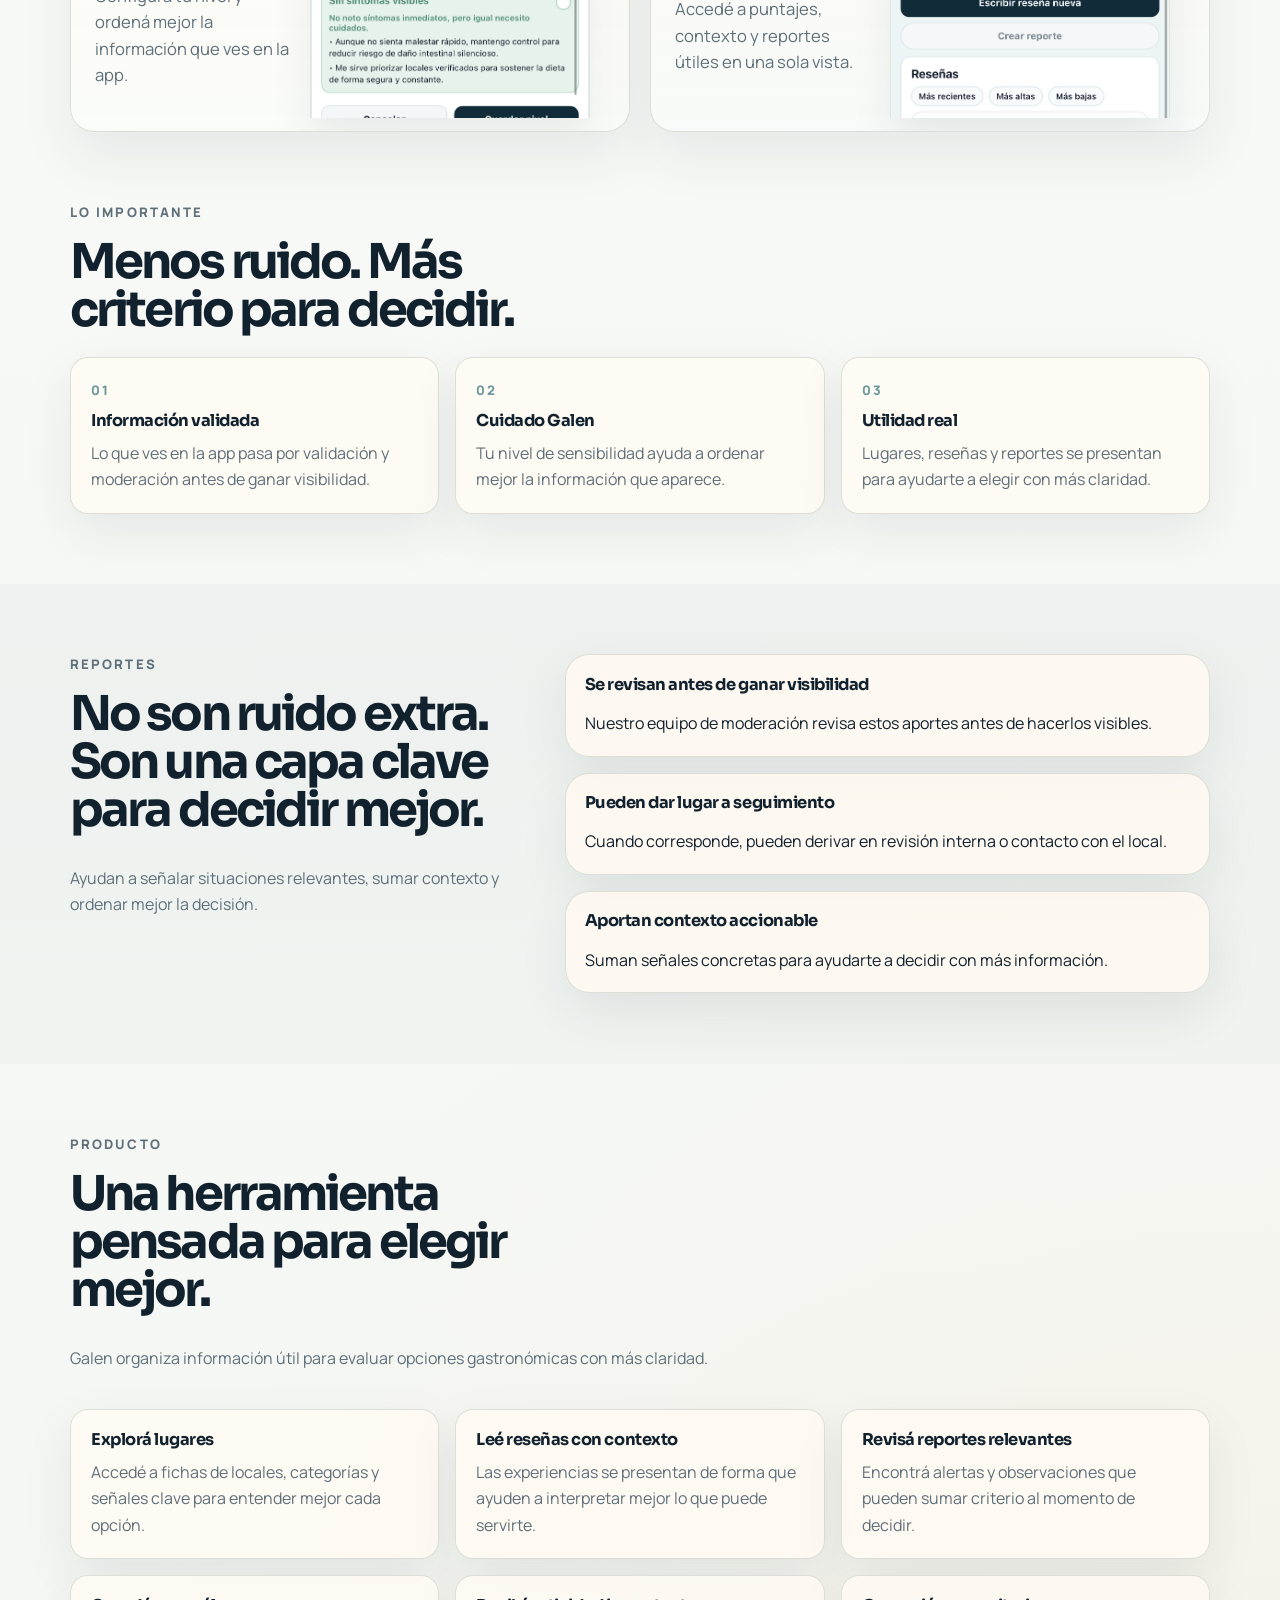
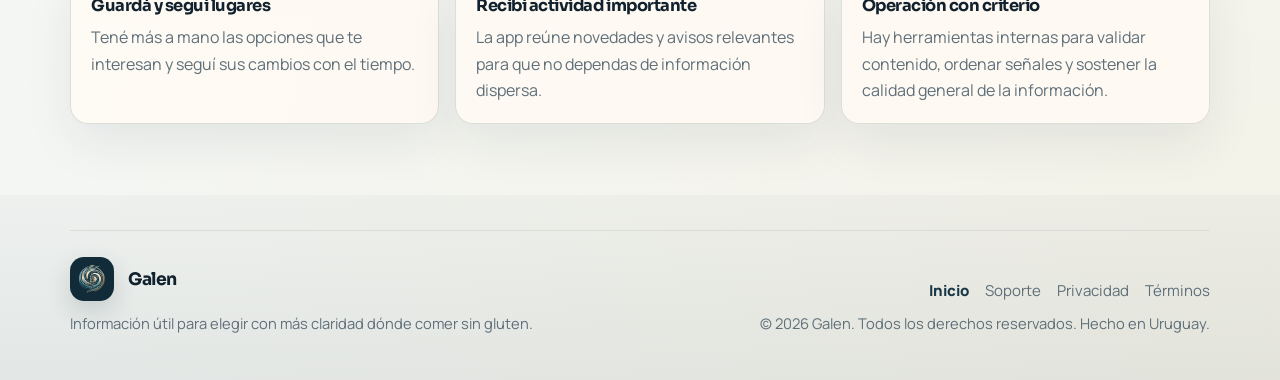
==== commit dc3b1c34: "Hide account deletion page from navigation" ====
--- a/index.html
+++ b/index.html
@@ -113,7 +113,6 @@
             <a href="support.html">Soporte</a>
             <a href="privacy.html">Privacidad</a>
             <a href="terms.html">Términos</a>
-            <a href="delete-account.html">Eliminar cuenta</a>
           </nav>
         </details>
       </div>
@@ -322,7 +321,6 @@
             <a href="support.html">Soporte</a>
             <a href="privacy.html">Privacidad</a>
             <a href="terms.html">Términos</a>
-            <a href="delete-account.html">Eliminar cuenta</a>
           </nav>
           <p class="footer-legal">© 2026 Galen. Todos los derechos reservados. Hecho en Uruguay.</p>
         </div>
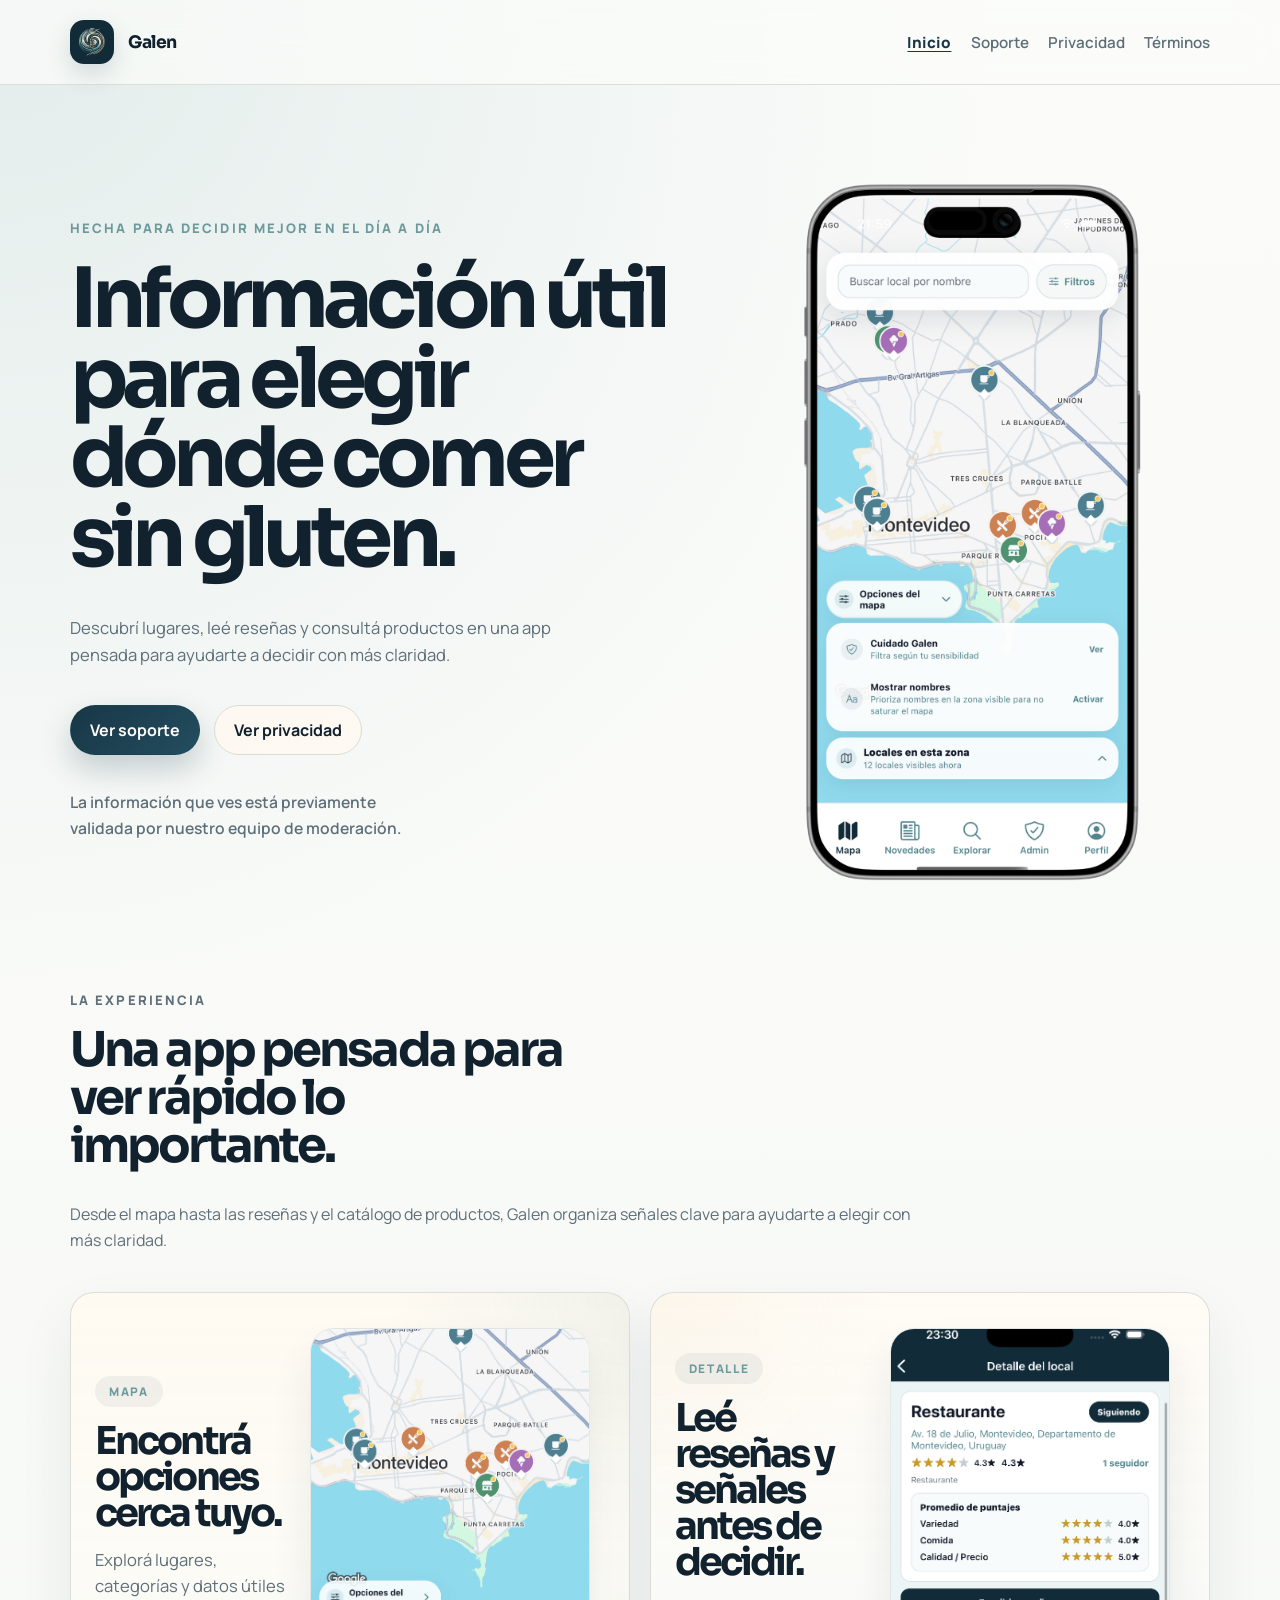
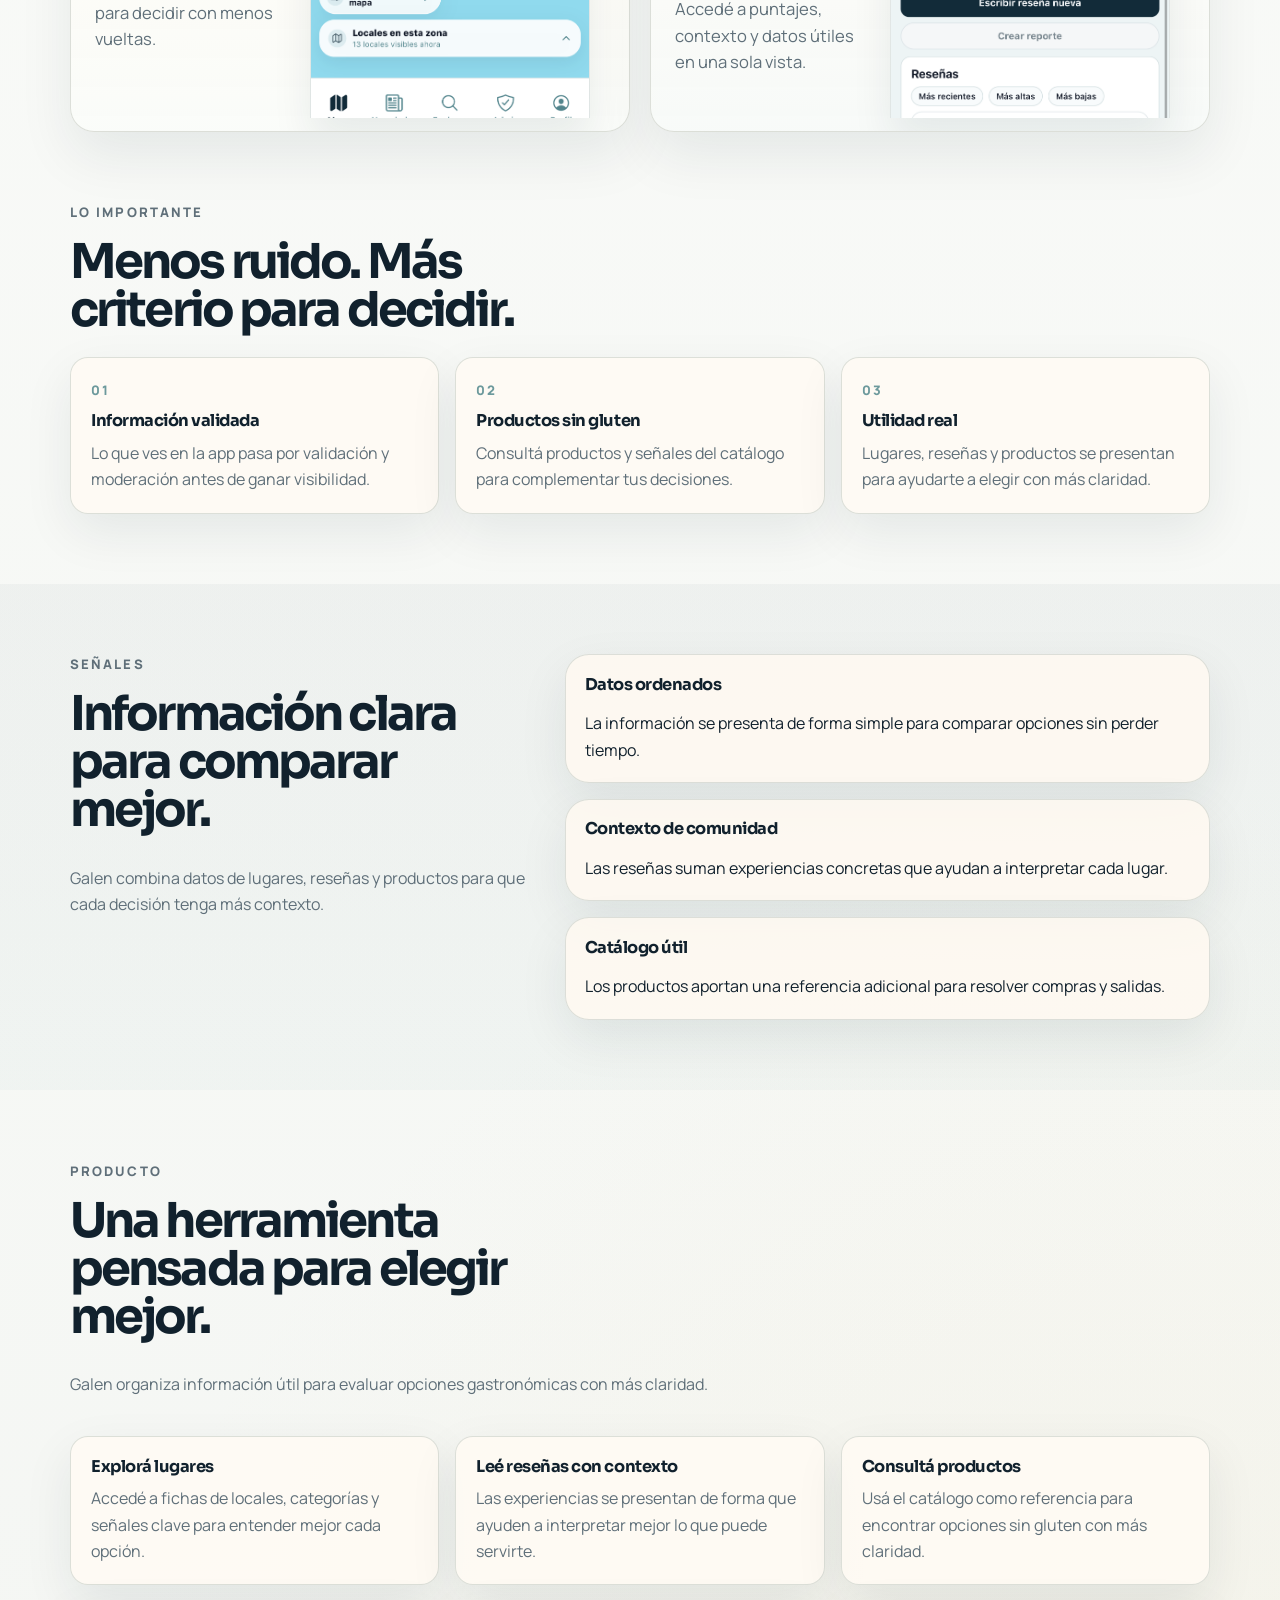
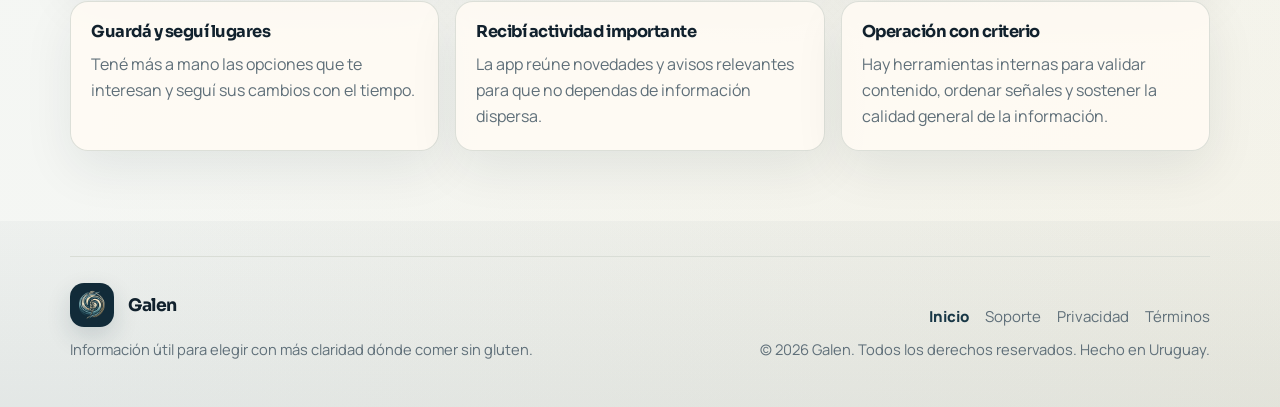
==== commit 4e1b37bd: "chore: remove sensitivity and reports from landing" ====
--- a/index.html
+++ b/index.html
@@ -6,7 +6,7 @@
     <title>Galen</title>
     <meta
       name="description"
-      content="Galen te ayuda a descubrir lugares, leer reseñas y revisar reportes con más criterio para decidir mejor dónde comer sin gluten."
+      content="Galen te ayuda a descubrir lugares, leer reseñas y consultar productos con más criterio para decidir mejor dónde comer sin gluten."
     />
     <link rel="canonical" href="https://galen.uy/" />
     <link rel="sitemap" type="application/xml" title="Sitemap" href="https://galen.uy/sitemap.xml" />
@@ -63,7 +63,7 @@
             "name": "Galen",
             "url": "https://galen.uy/",
             "inLanguage": "es-UY",
-            "description": "Galen te ayuda a descubrir lugares, leer reseñas y revisar reportes con más criterio para decidir mejor dónde comer sin gluten."
+            "description": "Galen te ayuda a descubrir lugares, leer reseñas y consultar productos con más criterio para decidir mejor dónde comer sin gluten."
           },
           {
             "@type": "MobileApplication",
@@ -71,7 +71,7 @@
             "applicationCategory": "HealthApplication",
             "operatingSystem": "iOS",
             "inLanguage": "es-UY",
-            "description": "App para explorar lugares, leer reseñas y revisar reportes con más claridad al decidir dónde comer sin gluten.",
+            "description": "App para explorar lugares, leer reseñas y consultar productos con más claridad al decidir dónde comer sin gluten.",
             "offers": {
               "@type": "Offer",
               "price": "0",
@@ -80,7 +80,7 @@
             "accessibilitySummary": "La experiencia prioriza contenido textual, estructura clara, navegación compatible con lector de pantalla y no depende solo de señales de audio.",
             "screenshot": [
               "https://galen.uy/assets/hero-iphone.png",
-              "https://galen.uy/assets/app-sensitivity.png",
+              "https://galen.uy/assets/app-map.png",
               "https://galen.uy/assets/app-detail.png"
             ],
             "url": "https://galen.uy/"
@@ -125,7 +125,7 @@
             <p class="eyebrow">Hecha para decidir mejor en el día a día</p>
             <h1 id="hero-title">Información útil para elegir dónde comer sin gluten.</h1>
             <p class="hero-text">
-              Descubrí lugares, leé reseñas y revisá reportes en una app pensada para ayudarte a
+              Descubrí lugares, leé reseñas y consultá productos en una app pensada para ayudarte a
               decidir con más claridad.
             </p>
             <div class="hero-actions">
@@ -159,7 +159,7 @@
             <p class="eyebrow">La experiencia</p>
             <h2 id="experience-title">Una app pensada para ver rápido lo importante.</h2>
             <p>
-              Desde el mapa hasta las reseñas y el perfil de sensibilidad, Galen organiza señales
+              Desde el mapa hasta las reseñas y el catálogo de productos, Galen organiza señales
               clave para ayudarte a elegir con más claridad.
             </p>
           </div>
@@ -167,14 +167,14 @@
           <div class="showcase-grid">
             <article class="showcase-mini-card">
               <div class="showcase-mini-copy">
-                <span class="showcase-label">Perfil</span>
-                <h3>Ajustá la experiencia a tu sensibilidad.</h3>
-                <p>Configurá tu nivel y ordená mejor la información que ves en la app.</p>
+                <span class="showcase-label">Mapa</span>
+                <h3>Encontrá opciones cerca tuyo.</h3>
+                <p>Explorá lugares, categorías y datos útiles para decidir con menos vueltas.</p>
               </div>
               <div class="showcase-device showcase-device-mini">
                 <img
-                  src="assets/app-sensitivity.png"
-                  alt="Pantalla de selección de sensibilidad dentro de Galen"
+                  src="assets/app-map.png"
+                  alt="Pantalla del mapa de Galen con lugares cercanos"
                   width="768"
                   height="1152"
                   loading="lazy"
@@ -187,7 +187,7 @@
               <div class="showcase-mini-copy">
                 <span class="showcase-label">Detalle</span>
                 <h3>Leé reseñas y señales antes de decidir.</h3>
-                <p>Accedé a puntajes, contexto y reportes útiles en una sola vista.</p>
+                <p>Accedé a puntajes, contexto y datos útiles en una sola vista.</p>
               </div>
               <div class="showcase-device showcase-device-detail">
                 <img
@@ -219,45 +219,45 @@
             </article>
             <article class="pillar-card">
               <span class="pillar-number">02</span>
-              <h3>Cuidado Galen</h3>
-              <p>Tu nivel de sensibilidad ayuda a ordenar mejor la información que aparece.</p>
+              <h3>Productos sin gluten</h3>
+              <p>Consultá productos y señales del catálogo para complementar tus decisiones.</p>
             </article>
             <article class="pillar-card">
               <span class="pillar-number">03</span>
               <h3>Utilidad real</h3>
-              <p>Lugares, reseñas y reportes se presentan para ayudarte a elegir con más claridad.</p>
-            </article>
-          </div>
-        </div>
-      </section>
-
-      <section class="section section-report-focus" aria-labelledby="report-focus-title">
-        <div class="shell report-focus-grid">
-          <div class="section-heading report-heading">
-            <p class="eyebrow">Reportes</p>
-            <h2 id="report-focus-title">No son ruido extra. Son una capa clave para decidir mejor.</h2>
+              <p>Lugares, reseñas y productos se presentan para ayudarte a elegir con más claridad.</p>
+            </article>
+          </div>
+        </div>
+      </section>
+
+      <section class="section section-insight-focus" aria-labelledby="insight-focus-title">
+        <div class="shell insight-focus-grid">
+          <div class="section-heading insight-heading">
+            <p class="eyebrow">Señales</p>
+            <h2 id="insight-focus-title">Información clara para comparar mejor.</h2>
             <p>
-              Ayudan a señalar situaciones relevantes, sumar contexto y ordenar mejor la decisión.
-            </p>
-          </div>
-
-          <div class="report-panels">
-            <article class="report-panel">
-              <h3>Se revisan antes de ganar visibilidad</h3>
+              Galen combina datos de lugares, reseñas y productos para que cada decisión tenga más contexto.
+            </p>
+          </div>
+
+          <div class="insight-panels">
+            <article class="insight-panel">
+              <h3>Datos ordenados</h3>
               <p>
-                Nuestro equipo de moderación revisa estos aportes antes de hacerlos visibles.
+                La información se presenta de forma simple para comparar opciones sin perder tiempo.
               </p>
             </article>
-            <article class="report-panel">
-              <h3>Pueden dar lugar a seguimiento</h3>
+            <article class="insight-panel">
+              <h3>Contexto de comunidad</h3>
               <p>
-                Cuando corresponde, pueden derivar en revisión interna o contacto con el local.
+                Las reseñas suman experiencias concretas que ayudan a interpretar cada lugar.
               </p>
             </article>
-            <article class="report-panel">
-              <h3>Aportan contexto accionable</h3>
+            <article class="insight-panel">
+              <h3>Catálogo útil</h3>
               <p>
-                Suman señales concretas para ayudarte a decidir con más información.
+                Los productos aportan una referencia adicional para resolver compras y salidas.
               </p>
             </article>
           </div>
@@ -284,8 +284,8 @@
               <p>Las experiencias se presentan de forma que ayuden a interpretar mejor lo que puede servirte.</p>
             </article>
             <article class="feature-card">
-              <h3>Revisá reportes relevantes</h3>
-              <p>Encontrá alertas y observaciones que pueden sumar criterio al momento de decidir.</p>
+              <h3>Consultá productos</h3>
+              <p>Usá el catálogo como referencia para encontrar opciones sin gluten con más claridad.</p>
             </article>
             <article class="feature-card">
               <h3>Guardá y seguí lugares</h3>
--- a/styles.css
+++ b/styles.css
@@ -526,7 +526,7 @@
 .pillars,
 .trust-list,
 .spotlight-grid,
-.report-panels {
+.insight-panels {
   display: grid;
   gap: 1rem;
 }
@@ -544,7 +544,7 @@
 }
 
 .spotlight-card,
-.report-panel {
+.insight-panel {
   border: 1px solid rgba(217, 221, 214, 0.92);
   border-radius: var(--radius-xl);
   box-shadow: var(--shadow);
@@ -557,12 +557,12 @@
 }
 
 .spotlight-card h2,
-.report-heading h2 {
+.insight-heading h2 {
   max-width: 11ch;
 }
 
 .spotlight-card p:last-child,
-.report-panel p:last-child {
+.insight-panel p:last-child {
   margin-bottom: 0;
 }
 
@@ -576,27 +576,27 @@
   color: rgba(249, 248, 244, 0.82);
 }
 
-.section-report-focus {
+.section-insight-focus {
   background: linear-gradient(180deg, rgba(24, 55, 70, 0.04), rgba(142, 183, 183, 0.06));
 }
 
-.report-focus-grid {
+.insight-focus-grid {
   display: grid;
   grid-template-columns: minmax(0, 0.85fr) minmax(0, 1.15fr);
   gap: 1.1rem;
   align-items: start;
 }
 
-.report-heading h2 {
+.insight-heading h2 {
   max-width: 12ch;
 }
 
-.report-panel {
+.insight-panel {
   padding: 1.2rem;
   background: rgba(255, 250, 241, 0.84);
 }
 
-.report-panel h3 {
+.insight-panel h3 {
   margin-bottom: 0.5rem;
 }
 
@@ -727,8 +727,8 @@
   .trust-list,
   .legal-shell,
   .spotlight-grid,
-  .report-focus-grid,
-  .report-panels,
+  .insight-focus-grid,
+  .insight-panels,
   .showcase-grid,
   .showcase-mini-card {
     grid-template-columns: 1fr;
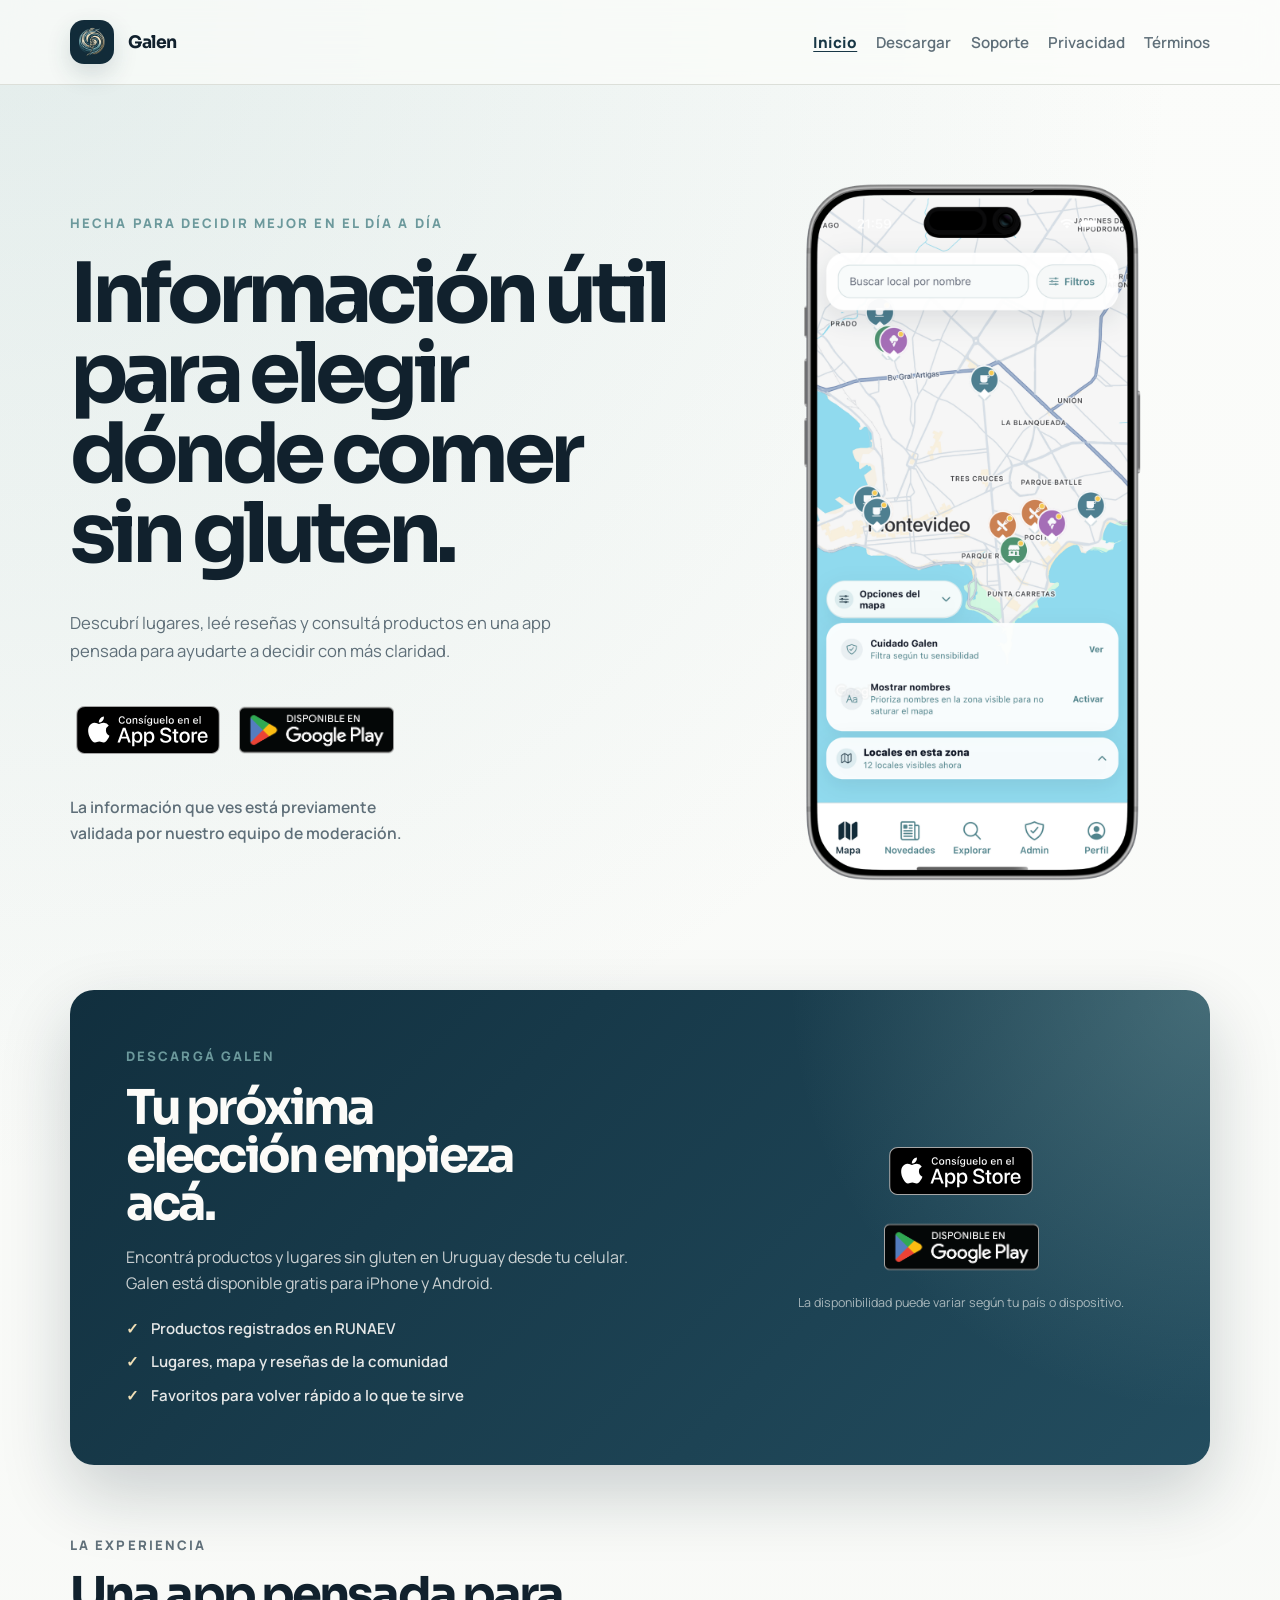
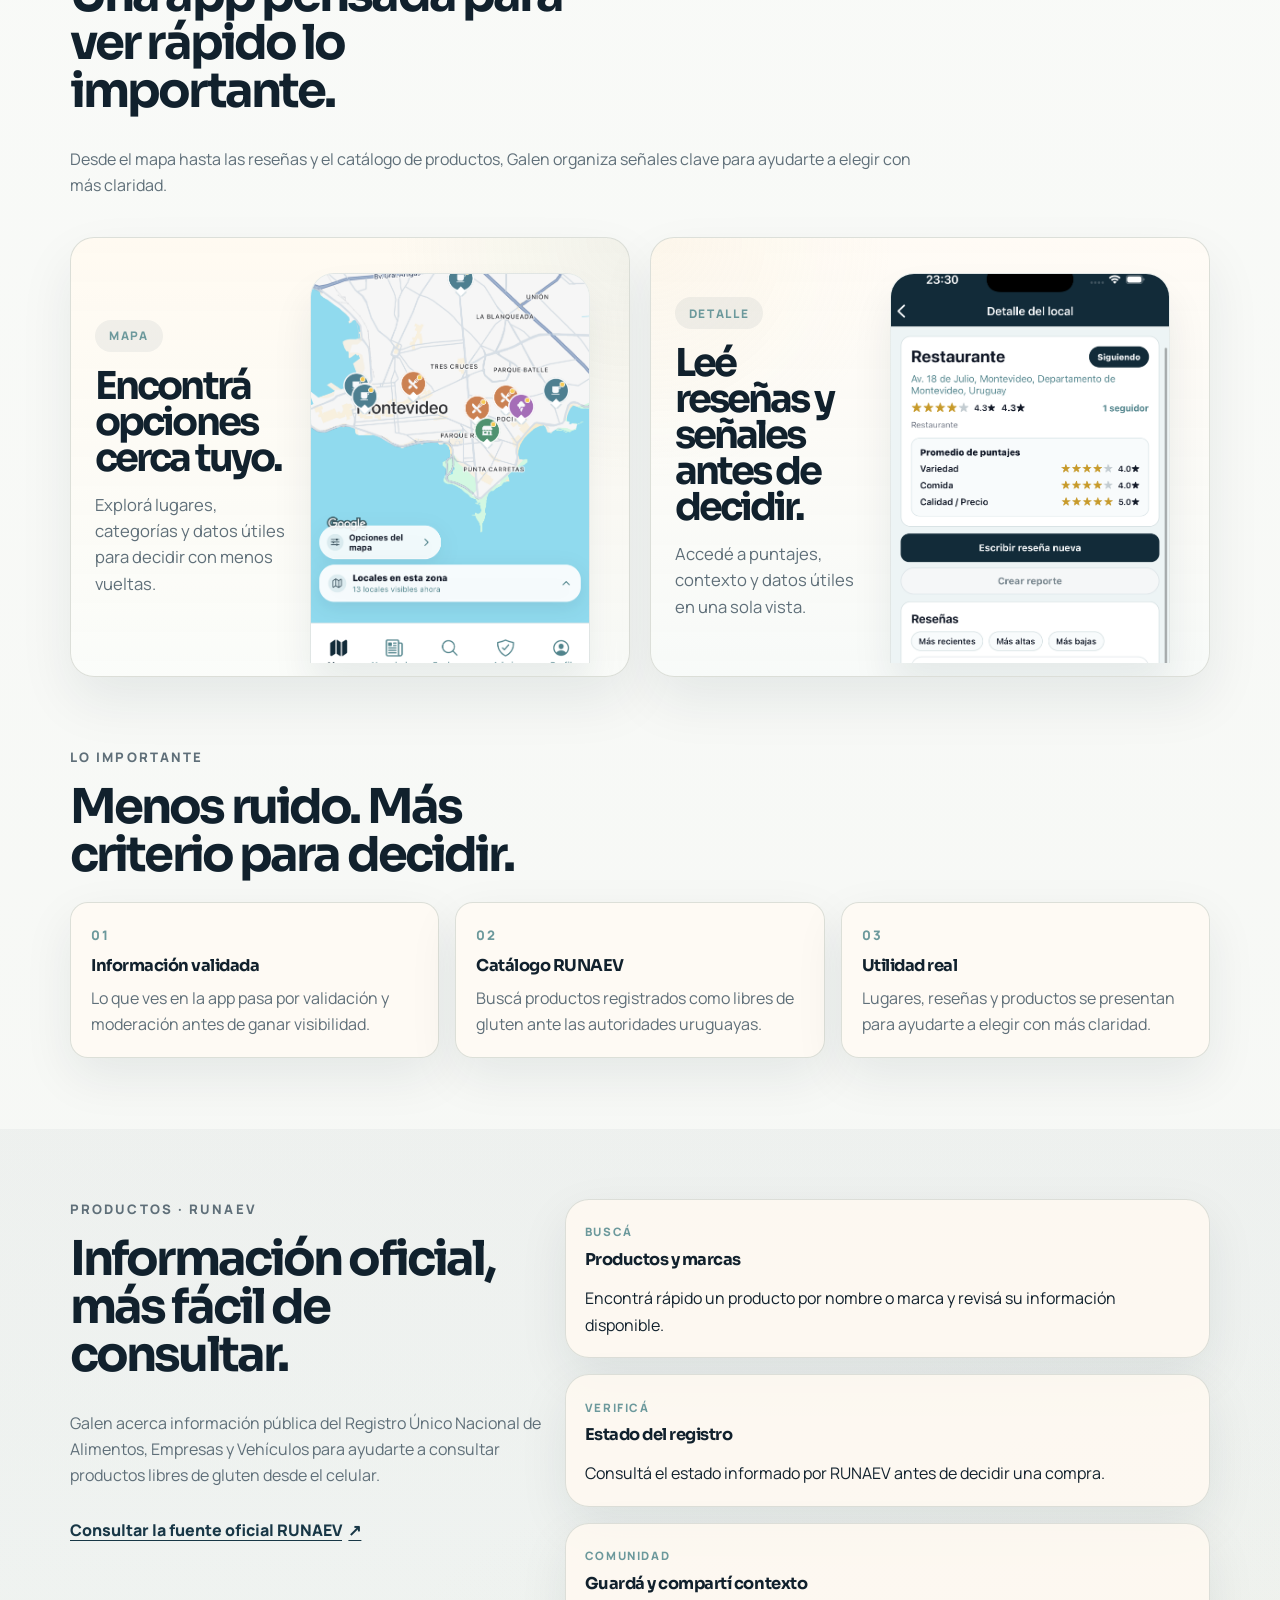
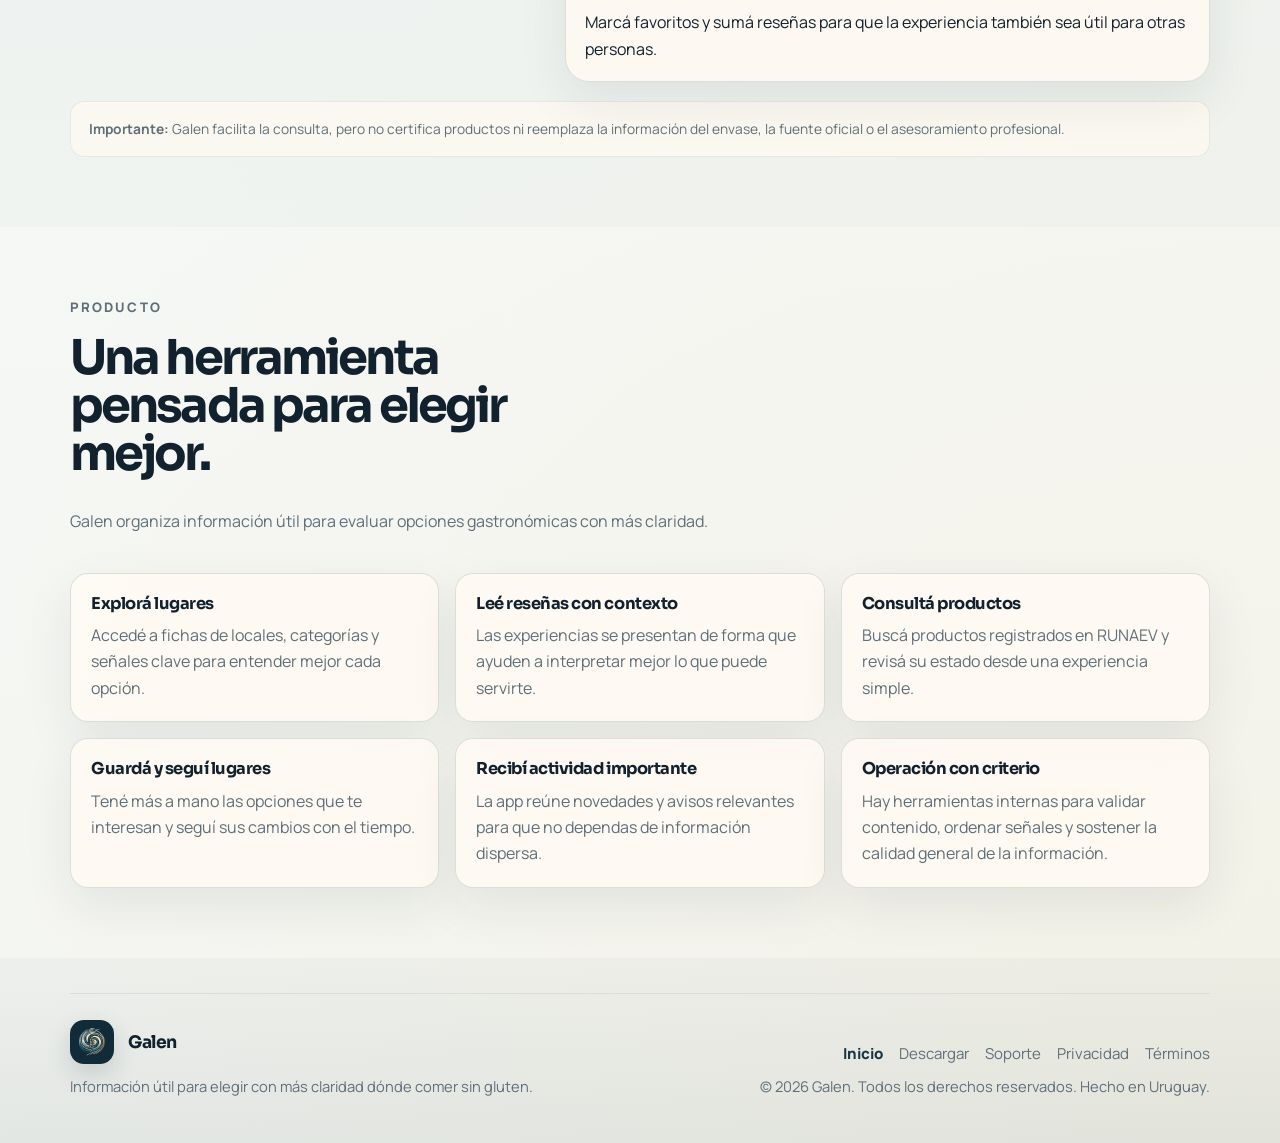
==== commit e960c2bc: "Actualiza landing y enlaces de descarga" ====
--- a/index.html
+++ b/index.html
@@ -6,7 +6,7 @@
     <title>Galen</title>
     <meta
       name="description"
-      content="Galen te ayuda a descubrir lugares, leer reseñas y consultar productos con más criterio para decidir mejor dónde comer sin gluten."
+      content="Galen te ayuda a consultar productos libres de gluten registrados en RUNAEV, descubrir lugares y leer reseñas en Uruguay. Disponible para iPhone y Android."
     />
     <link rel="canonical" href="https://galen.uy/" />
     <link rel="sitemap" type="application/xml" title="Sitemap" href="https://galen.uy/sitemap.xml" />
@@ -27,14 +27,14 @@
     <meta property="og:url" content="https://galen.uy/" />
     <meta
       property="og:description"
-      content="Información útil para elegir dónde comer sin gluten con más claridad."
+      content="Productos registrados en RUNAEV, lugares y reseñas para elegir opciones sin gluten con más claridad."
     />
     <meta property="og:image" content="https://galen.uy/assets/hero-iphone.png" />
     <meta name="twitter:card" content="summary_large_image" />
     <meta name="twitter:title" content="Galen" />
     <meta
       name="twitter:description"
-      content="Información útil para elegir dónde comer sin gluten con más claridad."
+      content="Productos registrados en RUNAEV, lugares y reseñas para elegir opciones sin gluten con más claridad."
     />
     <meta name="twitter:image" content="https://galen.uy/assets/hero-iphone.png" />
     <link rel="icon" type="image/png" href="assets/logo.png" />
@@ -43,7 +43,7 @@
     <link rel="preconnect" href="https://fonts.googleapis.com" />
     <link rel="preconnect" href="https://fonts.gstatic.com" crossorigin />
     <link
-      href="https://fonts.googleapis.com/css2?family=Manrope:wght@400;500;600;700;800&family=Sora:wght@500;600;700;800&display=swap"
+      href="https://fonts.googleapis.com/css2?family=Manrope:wght@400;500;600;700;800&amp;family=Sora:wght@500;600;700;800&amp;display=swap"
       rel="stylesheet"
     />
     <link rel="stylesheet" href="styles.css" />
@@ -63,15 +63,15 @@
             "name": "Galen",
             "url": "https://galen.uy/",
             "inLanguage": "es-UY",
-            "description": "Galen te ayuda a descubrir lugares, leer reseñas y consultar productos con más criterio para decidir mejor dónde comer sin gluten."
+            "description": "Galen te ayuda a consultar productos libres de gluten registrados en RUNAEV, descubrir lugares y leer reseñas en Uruguay."
           },
           {
             "@type": "MobileApplication",
             "name": "Galen",
             "applicationCategory": "HealthApplication",
-            "operatingSystem": "iOS",
+            "operatingSystem": "iOS, Android",
             "inLanguage": "es-UY",
-            "description": "App para explorar lugares, leer reseñas y consultar productos con más claridad al decidir dónde comer sin gluten.",
+            "description": "App para consultar productos libres de gluten registrados en RUNAEV, explorar lugares y leer reseñas en Uruguay.",
             "offers": {
               "@type": "Offer",
               "price": "0",
@@ -83,7 +83,11 @@
               "https://galen.uy/assets/app-map.png",
               "https://galen.uy/assets/app-detail.png"
             ],
-            "url": "https://galen.uy/"
+            "url": "https://galen.uy/",
+            "sameAs": [
+              "https://apps.apple.com/uy/app/galen/id6762960046",
+              "https://play.google.com/store/apps/details?id=uy.galen.mobile&hl=es_EC"
+            ]
           }
         ]
       }
@@ -99,6 +103,7 @@
         </a>
         <nav class="nav-links" aria-label="Principal">
           <a href="index.html" aria-current="page">Inicio</a>
+          <a href="#descargar">Descargar</a>
           <a href="support.html">Soporte</a>
           <a href="privacy.html">Privacidad</a>
           <a href="terms.html">Términos</a>
@@ -110,6 +115,7 @@
           </summary>
           <nav class="mobile-nav-panel" aria-label="Principal móvil">
             <a href="index.html" aria-current="page">Inicio</a>
+            <a href="#descargar">Descargar</a>
             <a href="support.html">Soporte</a>
             <a href="privacy.html">Privacidad</a>
             <a href="terms.html">Términos</a>
@@ -129,8 +135,34 @@
               decidir con más claridad.
             </p>
             <div class="hero-actions">
-              <a class="button button-primary" href="support.html">Ver soporte</a>
-              <a class="button button-secondary" href="privacy.html">Ver privacidad</a>
+              <a
+                class="store-badge-link store-badge-link-apple"
+                href="https://apps.apple.com/uy/app/galen/id6762960046"
+                target="_blank"
+                rel="noopener noreferrer"
+                aria-label="Descargar Galen en App Store (se abre en una nueva pestaña)"
+              >
+                <img
+                  src="assets/download-on-app-store-es.svg"
+                  alt="Descárgalo en el App Store"
+                  width="144"
+                  height="48"
+                />
+              </a>
+              <a
+                class="store-badge-link store-badge-link-google"
+                href="https://play.google.com/store/apps/details?id=uy.galen.mobile&amp;hl=es_EC"
+                target="_blank"
+                rel="noopener noreferrer"
+                aria-label="Descargar Galen en Google Play (se abre en una nueva pestaña)"
+              >
+                <img
+                  src="assets/disponible-google-play-es.png"
+                  alt="Disponible en Google Play"
+                  width="155"
+                  height="60"
+                />
+              </a>
             </div>
             <p class="hero-note">
               La información que ves está previamente validada por nuestro equipo de moderación.
@@ -149,6 +181,55 @@
                 decoding="async"
               />
             </div>
+          </div>
+        </div>
+      </section>
+
+      <section class="section section-download" id="descargar" aria-labelledby="download-title">
+        <div class="shell download-panel">
+          <div class="download-copy">
+            <p class="eyebrow">Descargá Galen</p>
+            <h2 id="download-title">Tu próxima elección empieza acá.</h2>
+            <p>
+              Encontrá productos y lugares sin gluten en Uruguay desde tu celular. Galen está
+              disponible gratis para iPhone y Android.
+            </p>
+            <ul class="download-benefits" aria-label="Beneficios principales">
+              <li>Productos registrados en RUNAEV</li>
+              <li>Lugares, mapa y reseñas de la comunidad</li>
+              <li>Favoritos para volver rápido a lo que te sirve</li>
+            </ul>
+          </div>
+          <div class="download-actions" aria-label="Opciones de descarga">
+            <a
+              class="store-badge-link store-badge-link-apple"
+              href="https://apps.apple.com/uy/app/galen/id6762960046"
+              target="_blank"
+              rel="noopener noreferrer"
+              aria-label="Descargar Galen en App Store (se abre en una nueva pestaña)"
+            >
+              <img
+                src="assets/download-on-app-store-es.svg"
+                alt="Descárgalo en el App Store"
+                width="144"
+                height="48"
+              />
+            </a>
+            <a
+              class="store-badge-link store-badge-link-google"
+              href="https://play.google.com/store/apps/details?id=uy.galen.mobile&amp;hl=es_EC"
+              target="_blank"
+              rel="noopener noreferrer"
+              aria-label="Descargar Galen en Google Play (se abre en una nueva pestaña)"
+            >
+              <img
+                src="assets/disponible-google-play-es.png"
+                alt="Disponible en Google Play"
+                width="155"
+                height="60"
+              />
+            </a>
+            <p>La disponibilidad puede variar según tu país o dispositivo.</p>
           </div>
         </div>
       </section>
@@ -219,8 +300,8 @@
             </article>
             <article class="pillar-card">
               <span class="pillar-number">02</span>
-              <h3>Productos sin gluten</h3>
-              <p>Consultá productos y señales del catálogo para complementar tus decisiones.</p>
+              <h3>Catálogo RUNAEV</h3>
+              <p>Buscá productos registrados como libres de gluten ante las autoridades uruguayas.</p>
             </article>
             <article class="pillar-card">
               <span class="pillar-number">03</span>
@@ -234,33 +315,49 @@
       <section class="section section-insight-focus" aria-labelledby="insight-focus-title">
         <div class="shell insight-focus-grid">
           <div class="section-heading insight-heading">
-            <p class="eyebrow">Señales</p>
-            <h2 id="insight-focus-title">Información clara para comparar mejor.</h2>
+            <p class="eyebrow">Productos · RUNAEV</p>
+            <h2 id="insight-focus-title">Información oficial, más fácil de consultar.</h2>
             <p>
-              Galen combina datos de lugares, reseñas y productos para que cada decisión tenga más contexto.
-            </p>
+              Galen acerca información pública del Registro Único Nacional de Alimentos, Empresas y
+              Vehículos para ayudarte a consultar productos libres de gluten desde el celular.
+            </p>
+            <a
+              class="text-link"
+              href="https://app.runaev.gub.uy/runaev/consultas-publicas/productos"
+              target="_blank"
+              rel="noopener noreferrer"
+            >
+              Consultar la fuente oficial RUNAEV <span aria-hidden="true">↗</span>
+            </a>
           </div>
 
           <div class="insight-panels">
             <article class="insight-panel">
-              <h3>Datos ordenados</h3>
+              <span class="insight-kicker">Buscá</span>
+              <h3>Productos y marcas</h3>
               <p>
-                La información se presenta de forma simple para comparar opciones sin perder tiempo.
+                Encontrá rápido un producto por nombre o marca y revisá su información disponible.
               </p>
             </article>
             <article class="insight-panel">
-              <h3>Contexto de comunidad</h3>
+              <span class="insight-kicker">Verificá</span>
+              <h3>Estado del registro</h3>
               <p>
-                Las reseñas suman experiencias concretas que ayudan a interpretar cada lugar.
+                Consultá el estado informado por RUNAEV antes de decidir una compra.
               </p>
             </article>
             <article class="insight-panel">
-              <h3>Catálogo útil</h3>
+              <span class="insight-kicker">Comunidad</span>
+              <h3>Guardá y compartí contexto</h3>
               <p>
-                Los productos aportan una referencia adicional para resolver compras y salidas.
+                Marcá favoritos y sumá reseñas para que la experiencia también sea útil para otras personas.
               </p>
             </article>
           </div>
+        </div>
+        <div class="shell source-note">
+          <strong>Importante:</strong> Galen facilita la consulta, pero no certifica productos ni
+          reemplaza la información del envase, la fuente oficial o el asesoramiento profesional.
         </div>
       </section>
 
@@ -285,7 +382,7 @@
             </article>
             <article class="feature-card">
               <h3>Consultá productos</h3>
-              <p>Usá el catálogo como referencia para encontrar opciones sin gluten con más claridad.</p>
+              <p>Buscá productos registrados en RUNAEV y revisá su estado desde una experiencia simple.</p>
             </article>
             <article class="feature-card">
               <h3>Guardá y seguí lugares</h3>
@@ -318,6 +415,7 @@
         <div class="footer-meta">
           <nav class="footer-links" aria-label="Legales">
             <a href="index.html" aria-current="page">Inicio</a>
+            <a href="#descargar">Descargar</a>
             <a href="support.html">Soporte</a>
             <a href="privacy.html">Privacidad</a>
             <a href="terms.html">Términos</a>
--- a/styles.css
+++ b/styles.css
@@ -284,6 +284,43 @@
   gap: 0.85rem;
 }
 
+.store-badge-link {
+  display: inline-flex;
+  align-items: center;
+  justify-content: center;
+  width: 155px;
+  height: 60px;
+  line-height: 0;
+  transition: transform 180ms ease, filter 180ms ease;
+}
+
+.store-badge-link:hover {
+  transform: translateY(-2px);
+  filter: drop-shadow(0 10px 16px rgba(17, 33, 45, 0.2));
+}
+
+.store-badge-link:focus-visible {
+  outline: 3px solid var(--teal-strong);
+  outline-offset: 4px;
+  border-radius: 8px;
+}
+
+.store-badge-link img {
+  display: block;
+  flex: 0 0 auto;
+  object-fit: contain;
+}
+
+.store-badge-link-apple img {
+  width: 144px;
+  height: 48px;
+}
+
+.store-badge-link-google img {
+  width: 155px;
+  height: 60px;
+}
+
 .button {
   display: inline-flex;
   align-items: center;
@@ -408,6 +445,79 @@
 
 .section-app-showcase {
   padding-top: 0;
+}
+
+.section-download {
+  padding-top: 0;
+}
+
+.download-panel {
+  display: grid;
+  grid-template-columns: minmax(0, 1.08fr) minmax(18rem, 0.72fr);
+  gap: clamp(1.5rem, 5vw, 4.5rem);
+  align-items: center;
+  padding: clamp(1.5rem, 5vw, 3.5rem);
+  border-radius: var(--radius-xl);
+  color: #fcfbf8;
+  background:
+    radial-gradient(circle at top right, rgba(142, 183, 183, 0.35), transparent 34%),
+    linear-gradient(135deg, #112f3e, var(--primary-soft));
+  box-shadow: 0 28px 70px rgba(17, 33, 45, 0.2);
+}
+
+.download-copy,
+.download-actions {
+  display: grid;
+  gap: 1rem;
+}
+
+.download-copy h2 {
+  max-width: 12ch;
+}
+
+.download-copy > p:not(.eyebrow) {
+  max-width: 54ch;
+  margin: 0;
+  color: rgba(252, 251, 248, 0.78);
+}
+
+.download-benefits {
+  display: grid;
+  gap: 0.55rem;
+  margin: 0.25rem 0 0;
+  padding: 0;
+  list-style: none;
+  color: rgba(252, 251, 248, 0.9);
+  font-size: 0.94rem;
+  font-weight: 600;
+}
+
+.download-benefits li {
+  position: relative;
+  padding-left: 1.55rem;
+}
+
+.download-benefits li::before {
+  content: "✓";
+  position: absolute;
+  left: 0;
+  color: var(--cream);
+  font-weight: 800;
+}
+
+.download-actions {
+  justify-items: stretch;
+}
+
+.download-actions .store-badge-link {
+  justify-self: center;
+}
+
+.download-actions > p {
+  margin: 0;
+  color: rgba(252, 251, 248, 0.62);
+  font-size: 0.78rem;
+  text-align: center;
 }
 
 .showcase-grid {
@@ -600,6 +710,39 @@
   margin-bottom: 0.5rem;
 }
 
+.insight-kicker {
+  display: inline-block;
+  margin-bottom: 0.65rem;
+  color: var(--teal-strong);
+  font-size: 0.72rem;
+  font-weight: 800;
+  letter-spacing: 0.14em;
+  text-transform: uppercase;
+}
+
+.text-link {
+  display: inline-flex;
+  align-items: center;
+  gap: 0.4rem;
+  width: fit-content;
+  color: var(--primary);
+  font-weight: 800;
+  text-decoration: underline;
+  text-decoration-thickness: 0.08em;
+  text-underline-offset: 0.24em;
+}
+
+.source-note {
+  margin-top: 1.2rem;
+  padding: 1rem 1.15rem;
+  border: 1px solid rgba(24, 55, 70, 0.08);
+  border-radius: var(--radius-md);
+  color: var(--muted);
+  background: rgba(255, 250, 241, 0.72);
+  font-size: 0.86rem;
+  line-height: 1.55;
+}
+
 .feature-card,
 .pillar-card,
 .trust-item {
@@ -730,7 +873,8 @@
   .insight-focus-grid,
   .insight-panels,
   .showcase-grid,
-  .showcase-mini-card {
+  .showcase-mini-card,
+  .download-panel {
     grid-template-columns: 1fr;
   }
 
@@ -859,6 +1003,21 @@
     padding-top: 1rem;
   }
 
+  .hero-actions {
+    display: grid;
+    grid-template-columns: 1fr;
+  }
+
+  .hero-actions .store-badge-link {
+    justify-self: start;
+  }
+
+  .download-panel {
+    width: min(calc(100% - 1rem), var(--shell));
+    padding: 1.35rem;
+    border-radius: 22px;
+  }
+
   .hero-device-copy {
     position: static;
     width: 100%;
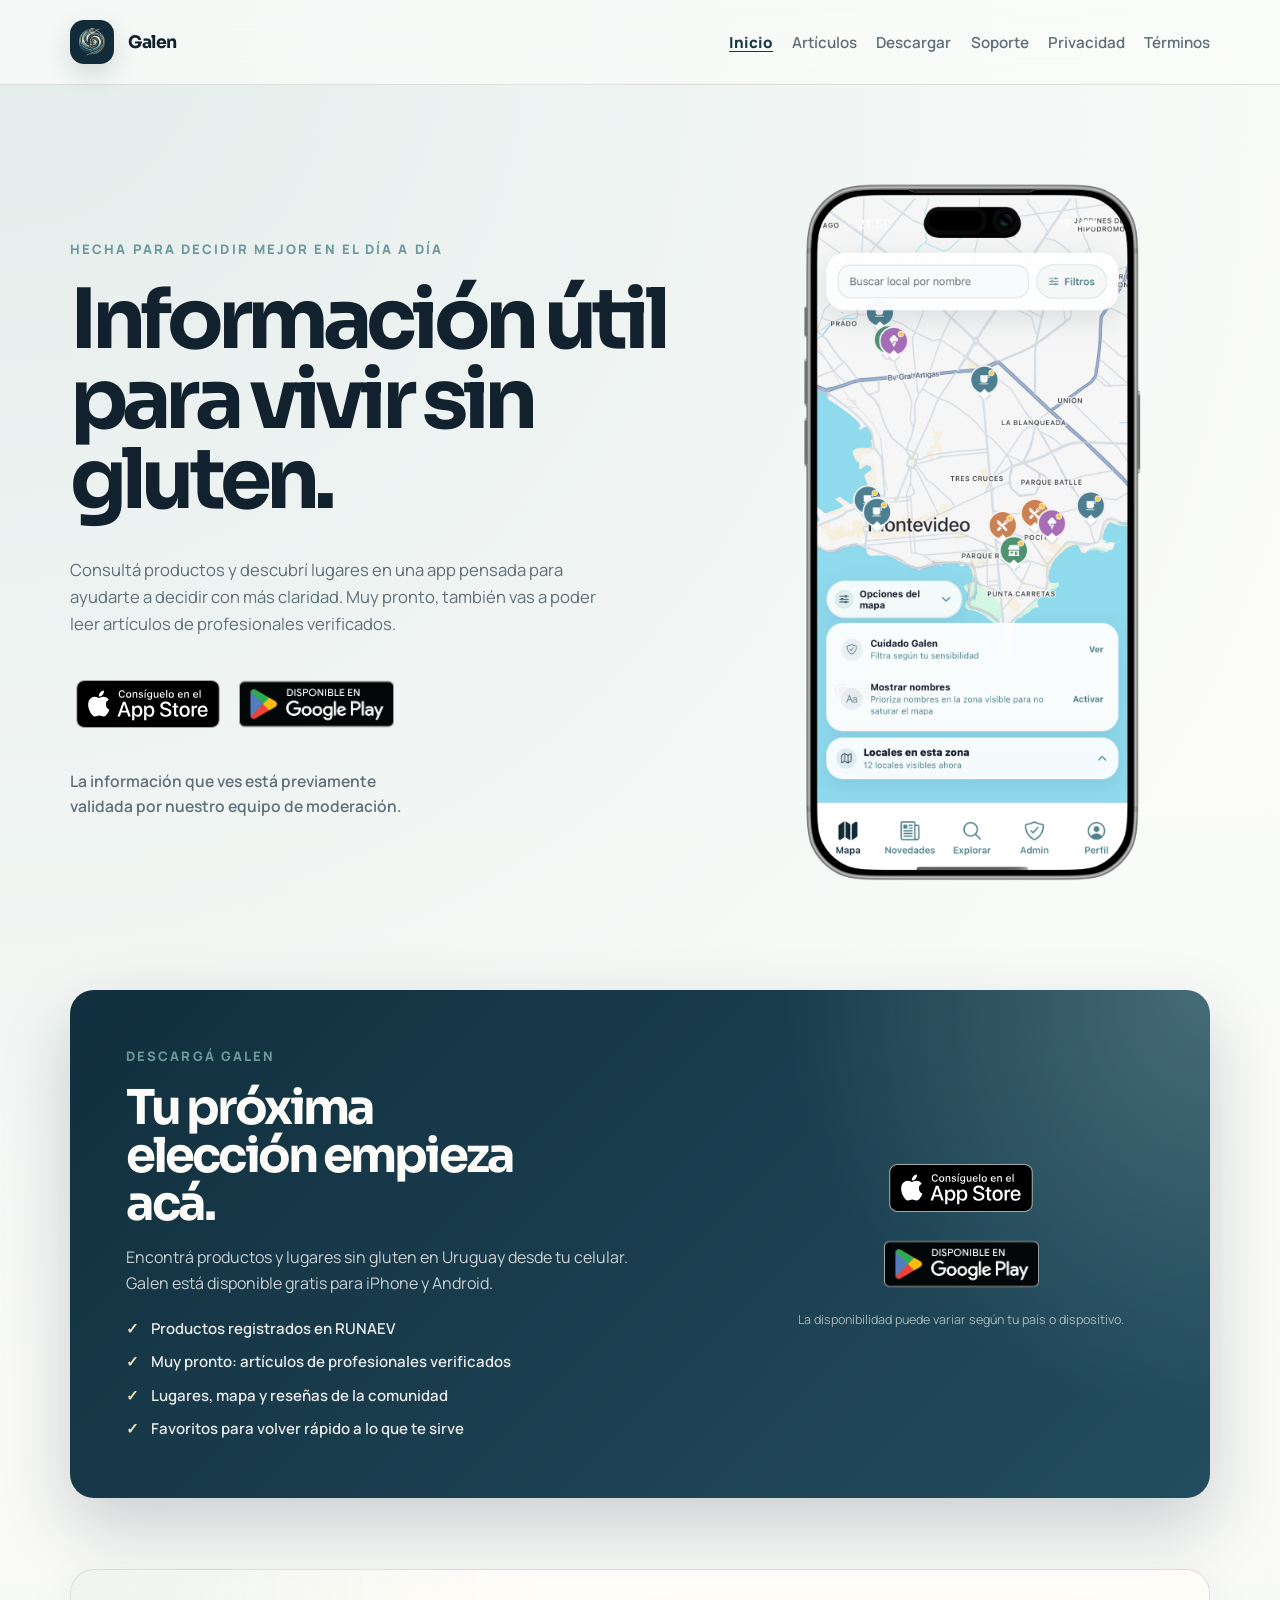
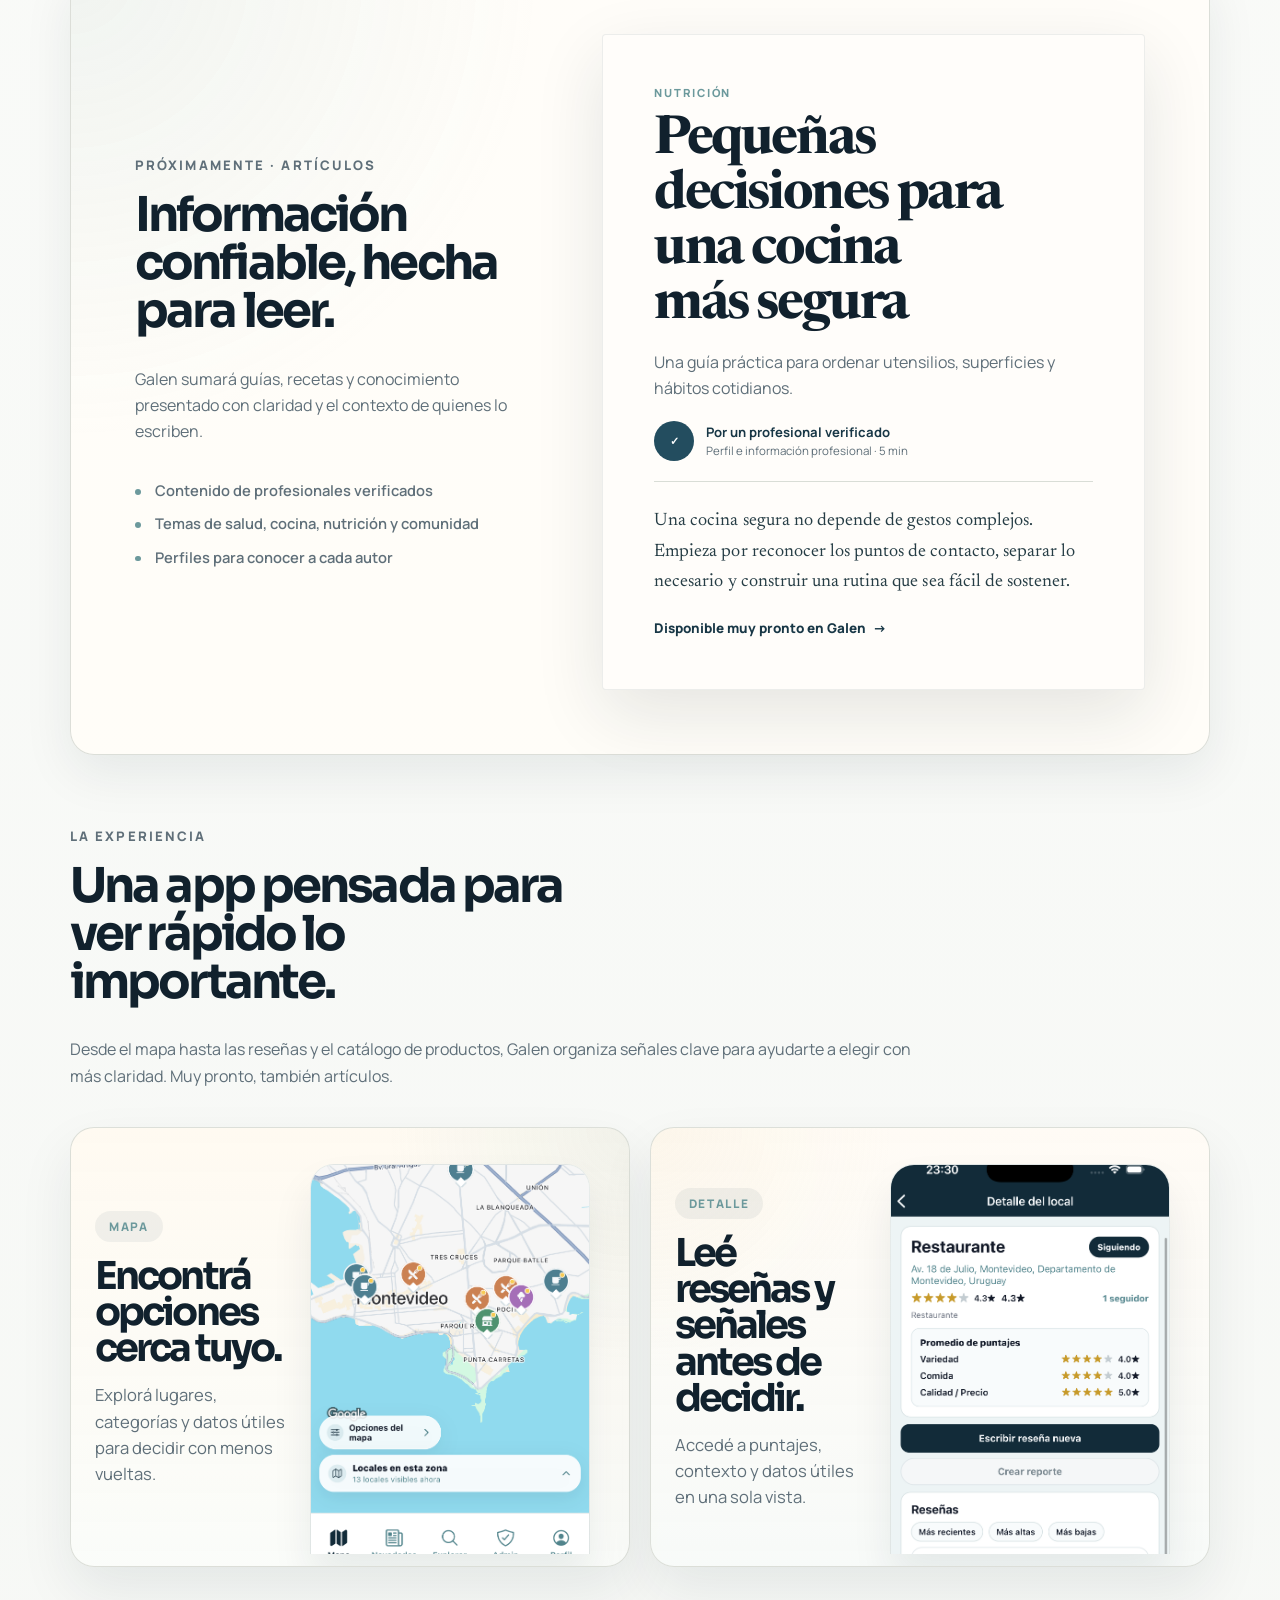
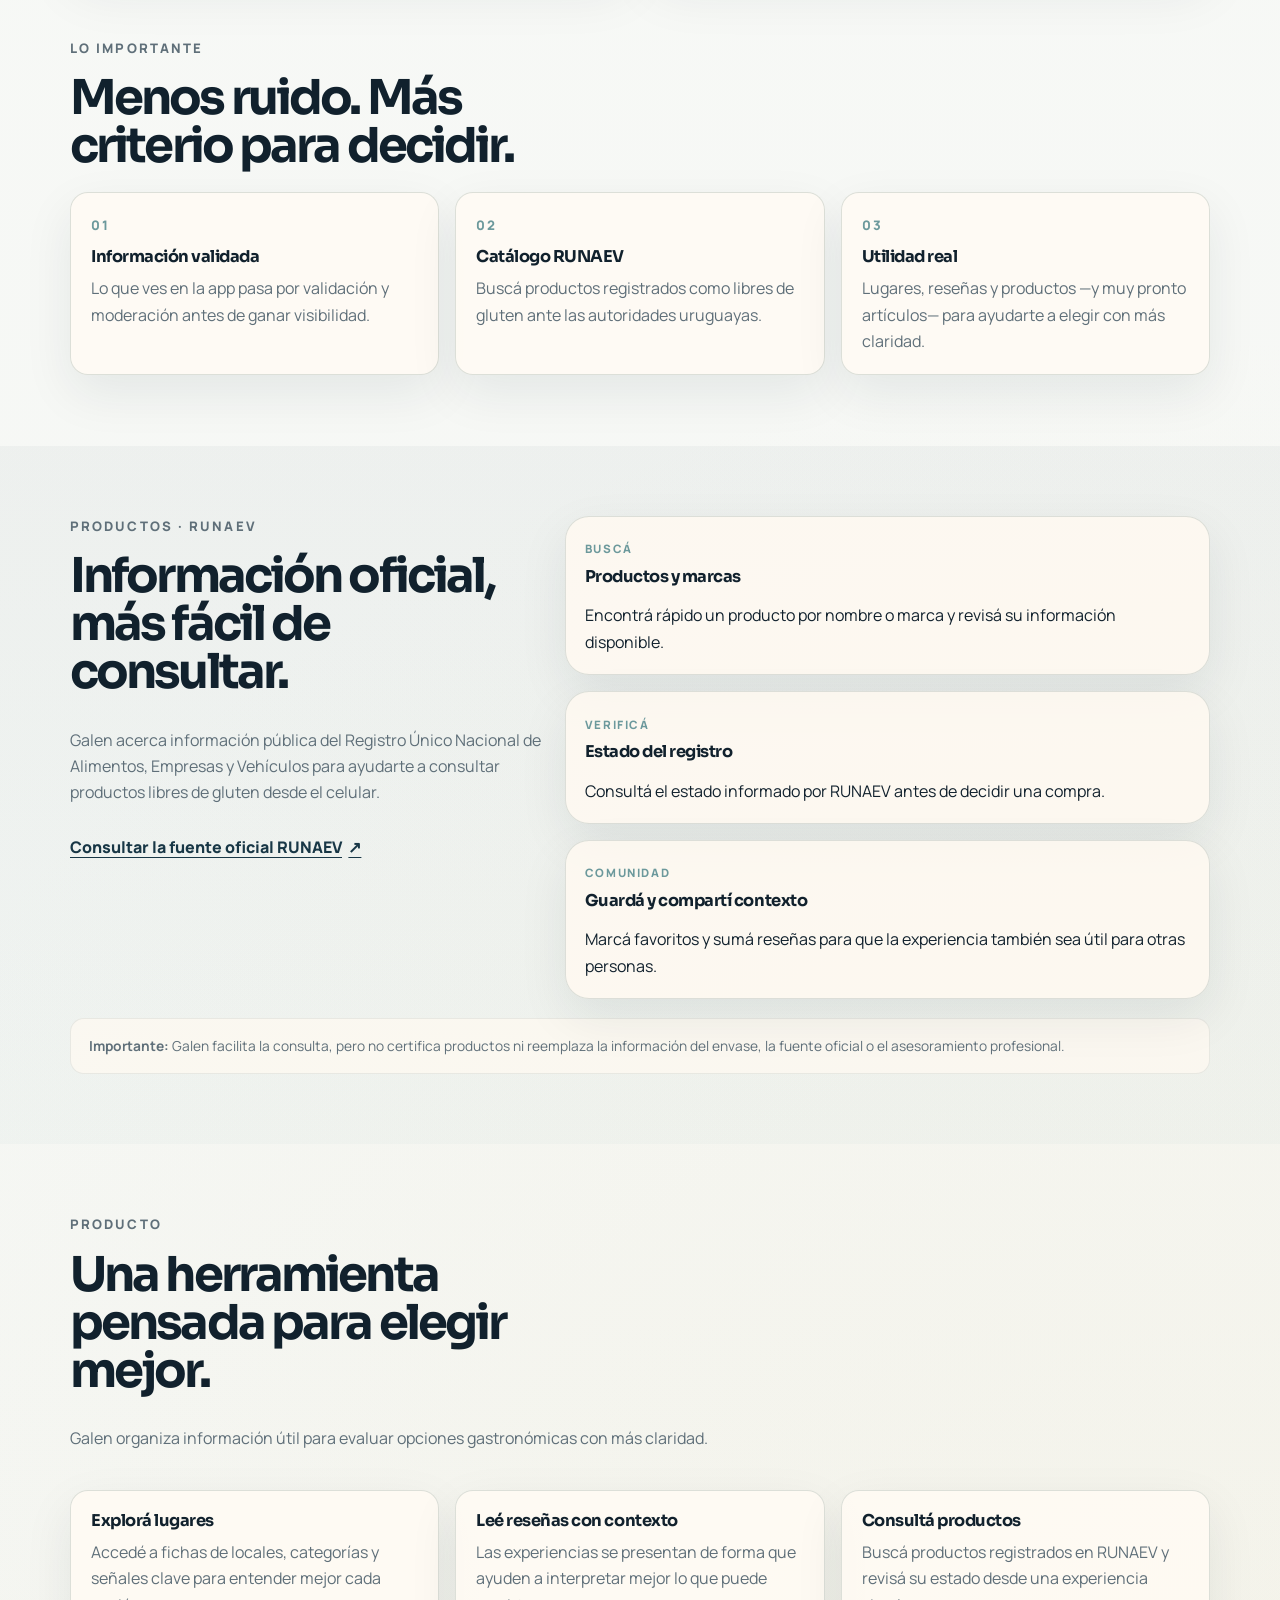
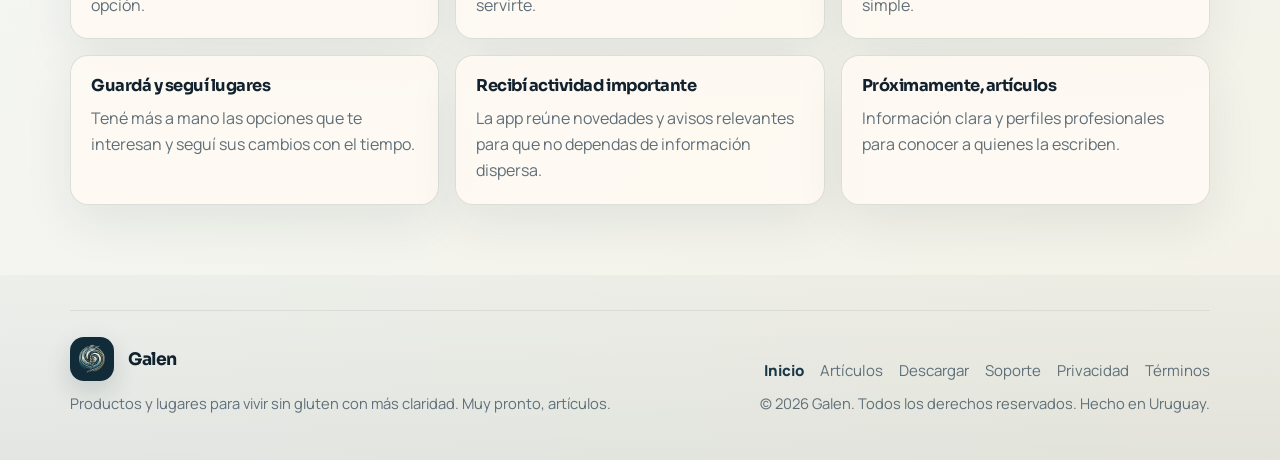
==== commit fab21a69: "feat: announce upcoming Galen articles" ====
--- a/index.html
+++ b/index.html
@@ -6,7 +6,7 @@
     <title>Galen</title>
     <meta
       name="description"
-      content="Galen te ayuda a consultar productos libres de gluten registrados en RUNAEV, descubrir lugares y leer reseñas en Uruguay. Disponible para iPhone y Android."
+      content="Galen reúne productos libres de gluten registrados en RUNAEV, lugares y reseñas en Uruguay. Muy pronto, también artículos de profesionales verificados."
     />
     <link rel="canonical" href="https://galen.uy/" />
     <link rel="sitemap" type="application/xml" title="Sitemap" href="https://galen.uy/sitemap.xml" />
@@ -27,14 +27,14 @@
     <meta property="og:url" content="https://galen.uy/" />
     <meta
       property="og:description"
-      content="Productos registrados en RUNAEV, lugares y reseñas para elegir opciones sin gluten con más claridad."
+      content="Productos registrados en RUNAEV y lugares para elegir con más claridad. Muy pronto, artículos de profesionales verificados."
     />
     <meta property="og:image" content="https://galen.uy/assets/hero-iphone.png" />
     <meta name="twitter:card" content="summary_large_image" />
     <meta name="twitter:title" content="Galen" />
     <meta
       name="twitter:description"
-      content="Productos registrados en RUNAEV, lugares y reseñas para elegir opciones sin gluten con más claridad."
+      content="Productos registrados en RUNAEV y lugares para elegir con más claridad. Muy pronto, artículos de profesionales verificados."
     />
     <meta name="twitter:image" content="https://galen.uy/assets/hero-iphone.png" />
     <link rel="icon" type="image/png" href="assets/logo.png" />
@@ -43,7 +43,7 @@
     <link rel="preconnect" href="https://fonts.googleapis.com" />
     <link rel="preconnect" href="https://fonts.gstatic.com" crossorigin />
     <link
-      href="https://fonts.googleapis.com/css2?family=Manrope:wght@400;500;600;700;800&amp;family=Sora:wght@500;600;700;800&amp;display=swap"
+      href="https://fonts.googleapis.com/css2?family=Manrope:wght@400;500;600;700;800&amp;family=Newsreader:opsz,wght@6..72,400;6..72,600;6..72,700&amp;family=Sora:wght@500;600;700;800&amp;display=swap"
       rel="stylesheet"
     />
     <link rel="stylesheet" href="styles.css" />
@@ -63,7 +63,7 @@
             "name": "Galen",
             "url": "https://galen.uy/",
             "inLanguage": "es-UY",
-            "description": "Galen te ayuda a consultar productos libres de gluten registrados en RUNAEV, descubrir lugares y leer reseñas en Uruguay."
+            "description": "Galen reúne productos libres de gluten registrados en RUNAEV, lugares y reseñas en Uruguay. Muy pronto, también artículos de profesionales verificados."
           },
           {
             "@type": "MobileApplication",
@@ -71,7 +71,7 @@
             "applicationCategory": "HealthApplication",
             "operatingSystem": "iOS, Android",
             "inLanguage": "es-UY",
-            "description": "App para consultar productos libres de gluten registrados en RUNAEV, explorar lugares y leer reseñas en Uruguay.",
+            "description": "App para consultar productos libres de gluten registrados en RUNAEV y explorar lugares en Uruguay. Próximamente incorporará artículos de profesionales verificados.",
             "offers": {
               "@type": "Offer",
               "price": "0",
@@ -103,6 +103,7 @@
         </a>
         <nav class="nav-links" aria-label="Principal">
           <a href="index.html" aria-current="page">Inicio</a>
+          <a href="#articulos">Artículos</a>
           <a href="#descargar">Descargar</a>
           <a href="support.html">Soporte</a>
           <a href="privacy.html">Privacidad</a>
@@ -115,6 +116,7 @@
           </summary>
           <nav class="mobile-nav-panel" aria-label="Principal móvil">
             <a href="index.html" aria-current="page">Inicio</a>
+            <a href="#articulos">Artículos</a>
             <a href="#descargar">Descargar</a>
             <a href="support.html">Soporte</a>
             <a href="privacy.html">Privacidad</a>
@@ -129,10 +131,10 @@
         <div class="shell hero-grid">
           <div class="hero-copy">
             <p class="eyebrow">Hecha para decidir mejor en el día a día</p>
-            <h1 id="hero-title">Información útil para elegir dónde comer sin gluten.</h1>
+            <h1 id="hero-title">Información útil para vivir sin gluten.</h1>
             <p class="hero-text">
-              Descubrí lugares, leé reseñas y consultá productos en una app pensada para ayudarte a
-              decidir con más claridad.
+              Consultá productos y descubrí lugares en una app pensada para ayudarte a decidir con más
+              claridad. Muy pronto, también vas a poder leer artículos de profesionales verificados.
             </p>
             <div class="hero-actions">
               <a
@@ -191,11 +193,12 @@
             <p class="eyebrow">Descargá Galen</p>
             <h2 id="download-title">Tu próxima elección empieza acá.</h2>
             <p>
-              Encontrá productos y lugares sin gluten en Uruguay desde tu celular. Galen está
-              disponible gratis para iPhone y Android.
+              Encontrá productos y lugares sin gluten en Uruguay desde tu celular. Galen está disponible
+              gratis para iPhone y Android.
             </p>
             <ul class="download-benefits" aria-label="Beneficios principales">
               <li>Productos registrados en RUNAEV</li>
+              <li>Muy pronto: artículos de profesionales verificados</li>
               <li>Lugares, mapa y reseñas de la comunidad</li>
               <li>Favoritos para volver rápido a lo que te sirve</li>
             </ul>
@@ -234,14 +237,50 @@
         </div>
       </section>
 
+      <section class="section section-reading" id="articulos" aria-labelledby="reading-title">
+        <div class="shell reading-grid">
+          <div class="section-heading reading-heading">
+            <p class="eyebrow">Próximamente · Artículos</p>
+            <h2 id="reading-title">Información confiable, hecha para leer.</h2>
+            <p>
+              Galen sumará guías, recetas y conocimiento presentado con claridad y el contexto de quienes
+              lo escriben.
+            </p>
+            <ul class="reading-points" aria-label="Características de los artículos">
+              <li>Contenido de profesionales verificados</li>
+              <li>Temas de salud, cocina, nutrición y comunidad</li>
+              <li>Perfiles para conocer a cada autor</li>
+            </ul>
+          </div>
+
+          <article class="reading-preview" aria-label="Ejemplo de un artículo en Galen">
+            <p class="reading-category">NUTRICIÓN</p>
+            <h3>Pequeñas decisiones para una cocina más segura</h3>
+            <p class="reading-deck">
+              Una guía práctica para ordenar utensilios, superficies y hábitos cotidianos.
+            </p>
+            <div class="reading-byline">
+              <span class="reading-avatar" aria-hidden="true">✓</span>
+              <span><strong>Por un profesional verificado</strong><small>Perfil e información profesional · 5 min</small></span>
+            </div>
+            <div class="reading-rule"></div>
+            <p class="reading-body">
+              Una cocina segura no depende de gestos complejos. Empieza por reconocer los puntos de
+              contacto, separar lo necesario y construir una rutina que sea fácil de sostener.
+            </p>
+            <span class="reading-link">Disponible muy pronto en Galen <span aria-hidden="true">→</span></span>
+          </article>
+        </div>
+      </section>
+
       <section class="section section-app-showcase" aria-labelledby="experience-title">
         <div class="shell">
           <div class="section-heading">
             <p class="eyebrow">La experiencia</p>
             <h2 id="experience-title">Una app pensada para ver rápido lo importante.</h2>
             <p>
-              Desde el mapa hasta las reseñas y el catálogo de productos, Galen organiza señales
-              clave para ayudarte a elegir con más claridad.
+              Desde el mapa hasta las reseñas y el catálogo de productos, Galen organiza señales clave para
+              ayudarte a elegir con más claridad. Muy pronto, también artículos.
             </p>
           </div>
 
@@ -306,7 +345,7 @@
             <article class="pillar-card">
               <span class="pillar-number">03</span>
               <h3>Utilidad real</h3>
-              <p>Lugares, reseñas y productos se presentan para ayudarte a elegir con más claridad.</p>
+              <p>Lugares, reseñas y productos —y muy pronto artículos— para ayudarte a elegir con más claridad.</p>
             </article>
           </div>
         </div>
@@ -393,8 +432,8 @@
               <p>La app reúne novedades y avisos relevantes para que no dependas de información dispersa.</p>
             </article>
             <article class="feature-card">
-              <h3>Operación con criterio</h3>
-              <p>Hay herramientas internas para validar contenido, ordenar señales y sostener la calidad general de la información.</p>
+              <h3>Próximamente, artículos</h3>
+              <p>Información clara y perfiles profesionales para conocer a quienes la escriben.</p>
             </article>
           </div>
         </div>
@@ -409,12 +448,13 @@
             <img class="brand-logo" src="assets/logo.png" alt="Logo de Galen" />
             <span class="brand-name">Galen</span>
           </a>
-          <p class="footer-copy">Información útil para elegir con más claridad dónde comer sin gluten.</p>
+          <p class="footer-copy">Productos y lugares para vivir sin gluten con más claridad. Muy pronto, artículos.</p>
         </div>
 
         <div class="footer-meta">
           <nav class="footer-links" aria-label="Legales">
             <a href="index.html" aria-current="page">Inicio</a>
+            <a href="#articulos">Artículos</a>
             <a href="#descargar">Descargar</a>
             <a href="support.html">Soporte</a>
             <a href="privacy.html">Privacidad</a>
--- a/styles.css
+++ b/styles.css
@@ -451,6 +451,147 @@
   padding-top: 0;
 }
 
+.section-reading {
+  padding-top: 0;
+}
+
+.reading-grid {
+  display: grid;
+  grid-template-columns: minmax(0, 0.82fr) minmax(22rem, 1.18fr);
+  gap: clamp(2rem, 7vw, 6.5rem);
+  align-items: center;
+  padding: clamp(1.6rem, 5vw, 4rem);
+  border: 1px solid rgba(217, 221, 214, 0.92);
+  border-radius: var(--radius-xl);
+  background:
+    radial-gradient(circle at top left, rgba(142, 183, 183, 0.13), transparent 34%),
+    rgba(255, 253, 249, 0.88);
+  box-shadow: var(--shadow);
+}
+
+.reading-heading {
+  margin: 0;
+}
+
+.reading-points {
+  display: grid;
+  gap: 0.55rem;
+  margin: 0.2rem 0 0;
+  padding: 0;
+  list-style: none;
+  color: var(--muted);
+  font-size: 0.92rem;
+  font-weight: 600;
+}
+
+.reading-points li {
+  position: relative;
+  padding-left: 1.25rem;
+}
+
+.reading-points li::before {
+  content: "";
+  position: absolute;
+  top: 0.69rem;
+  left: 0;
+  width: 0.36rem;
+  height: 0.36rem;
+  border-radius: 999px;
+  background: var(--teal-strong);
+}
+
+.reading-preview {
+  width: min(100%, 39rem);
+  justify-self: end;
+  padding: clamp(1.7rem, 4vw, 3.3rem);
+  border: 1px solid rgba(24, 55, 70, 0.08);
+  border-radius: 4px;
+  background: #fffdfa;
+  box-shadow: 0 24px 70px rgba(17, 33, 45, 0.11);
+}
+
+.reading-category {
+  margin: 0 0 0.85rem;
+  color: var(--teal-strong);
+  font-size: 0.7rem;
+  line-height: 1.2;
+  font-weight: 800;
+  letter-spacing: 0.16em;
+}
+
+.reading-preview h3 {
+  max-width: 14ch;
+  font-family: "Newsreader", Georgia, serif;
+  font-size: clamp(2.15rem, 4.5vw, 3.35rem);
+  line-height: 1.03;
+  letter-spacing: -0.045em;
+  text-wrap: balance;
+}
+
+.reading-deck {
+  max-width: 48ch;
+  margin: 1rem 0 1.2rem;
+  color: var(--muted);
+  font-size: 1rem;
+  line-height: 1.62;
+}
+
+.reading-byline {
+  display: flex;
+  align-items: center;
+  gap: 0.75rem;
+  color: var(--primary);
+  font-size: 0.82rem;
+}
+
+.reading-byline > span:last-child {
+  display: grid;
+  gap: 0.15rem;
+}
+
+.reading-byline small {
+  color: var(--muted);
+  font-size: 0.72rem;
+}
+
+.reading-avatar {
+  width: 2.5rem;
+  height: 2.5rem;
+  display: grid;
+  flex: 0 0 auto;
+  place-items: center;
+  border-radius: 50%;
+  color: #fff;
+  background: var(--primary-soft);
+  font-size: 0.7rem;
+  font-weight: 800;
+}
+
+.reading-rule {
+  height: 1px;
+  margin: 1.3rem 0 1.5rem;
+  background: var(--line);
+}
+
+.reading-body {
+  max-width: 57ch;
+  margin: 0;
+  color: #263d45;
+  font-family: "Newsreader", Georgia, serif;
+  font-size: 1.13rem;
+  line-height: 1.68;
+  letter-spacing: 0.002em;
+}
+
+.reading-link {
+  display: inline-flex;
+  gap: 0.4rem;
+  margin-top: 1.35rem;
+  color: var(--primary);
+  font-size: 0.84rem;
+  font-weight: 800;
+}
+
 .download-panel {
   display: grid;
   grid-template-columns: minmax(0, 1.08fr) minmax(18rem, 0.72fr);
@@ -874,6 +1015,7 @@
   .insight-panels,
   .showcase-grid,
   .showcase-mini-card,
+  .reading-grid,
   .download-panel {
     grid-template-columns: 1fr;
   }
@@ -1018,6 +1160,18 @@
     border-radius: 22px;
   }
 
+  .reading-grid {
+    width: min(calc(100% - 1rem), var(--shell));
+    gap: 1.8rem;
+    padding: 1.35rem;
+    border-radius: 22px;
+  }
+
+  .reading-preview {
+    justify-self: stretch;
+    padding: 1.5rem;
+  }
+
   .hero-device-copy {
     position: static;
     width: 100%;
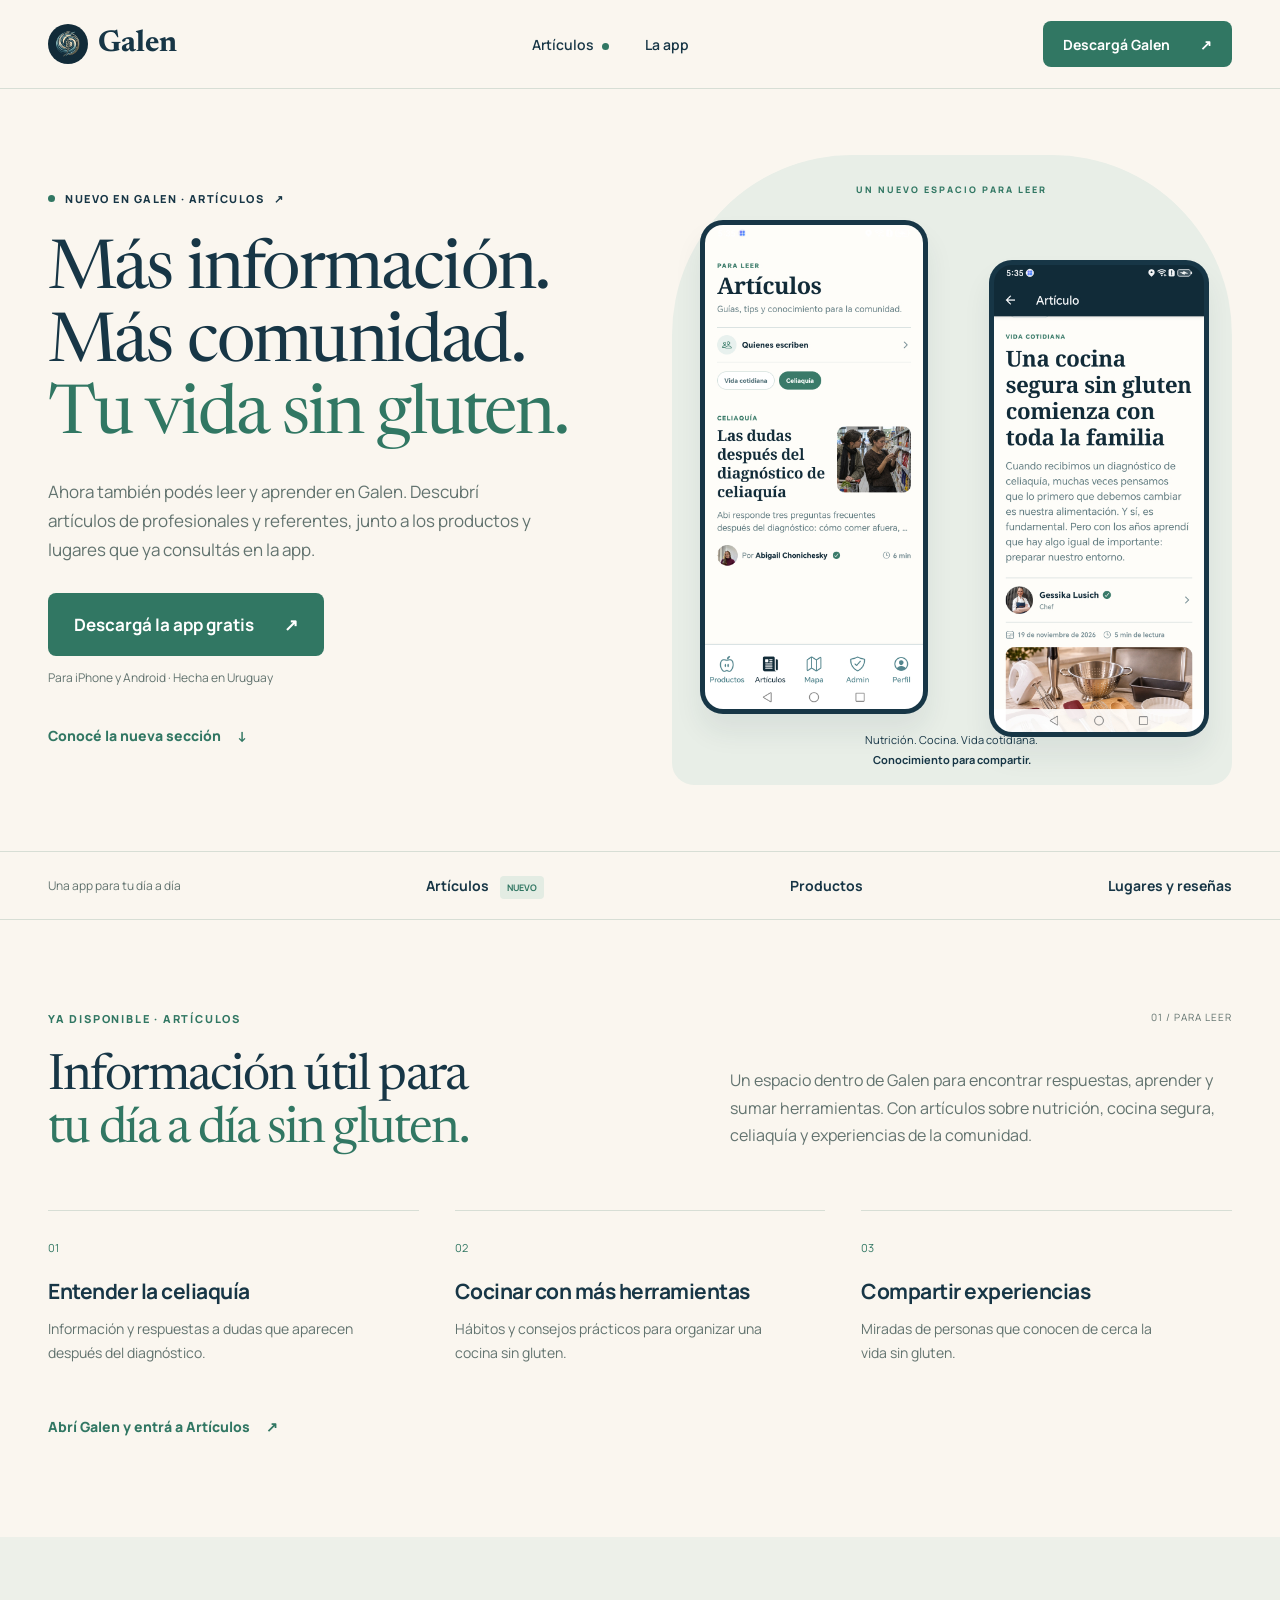
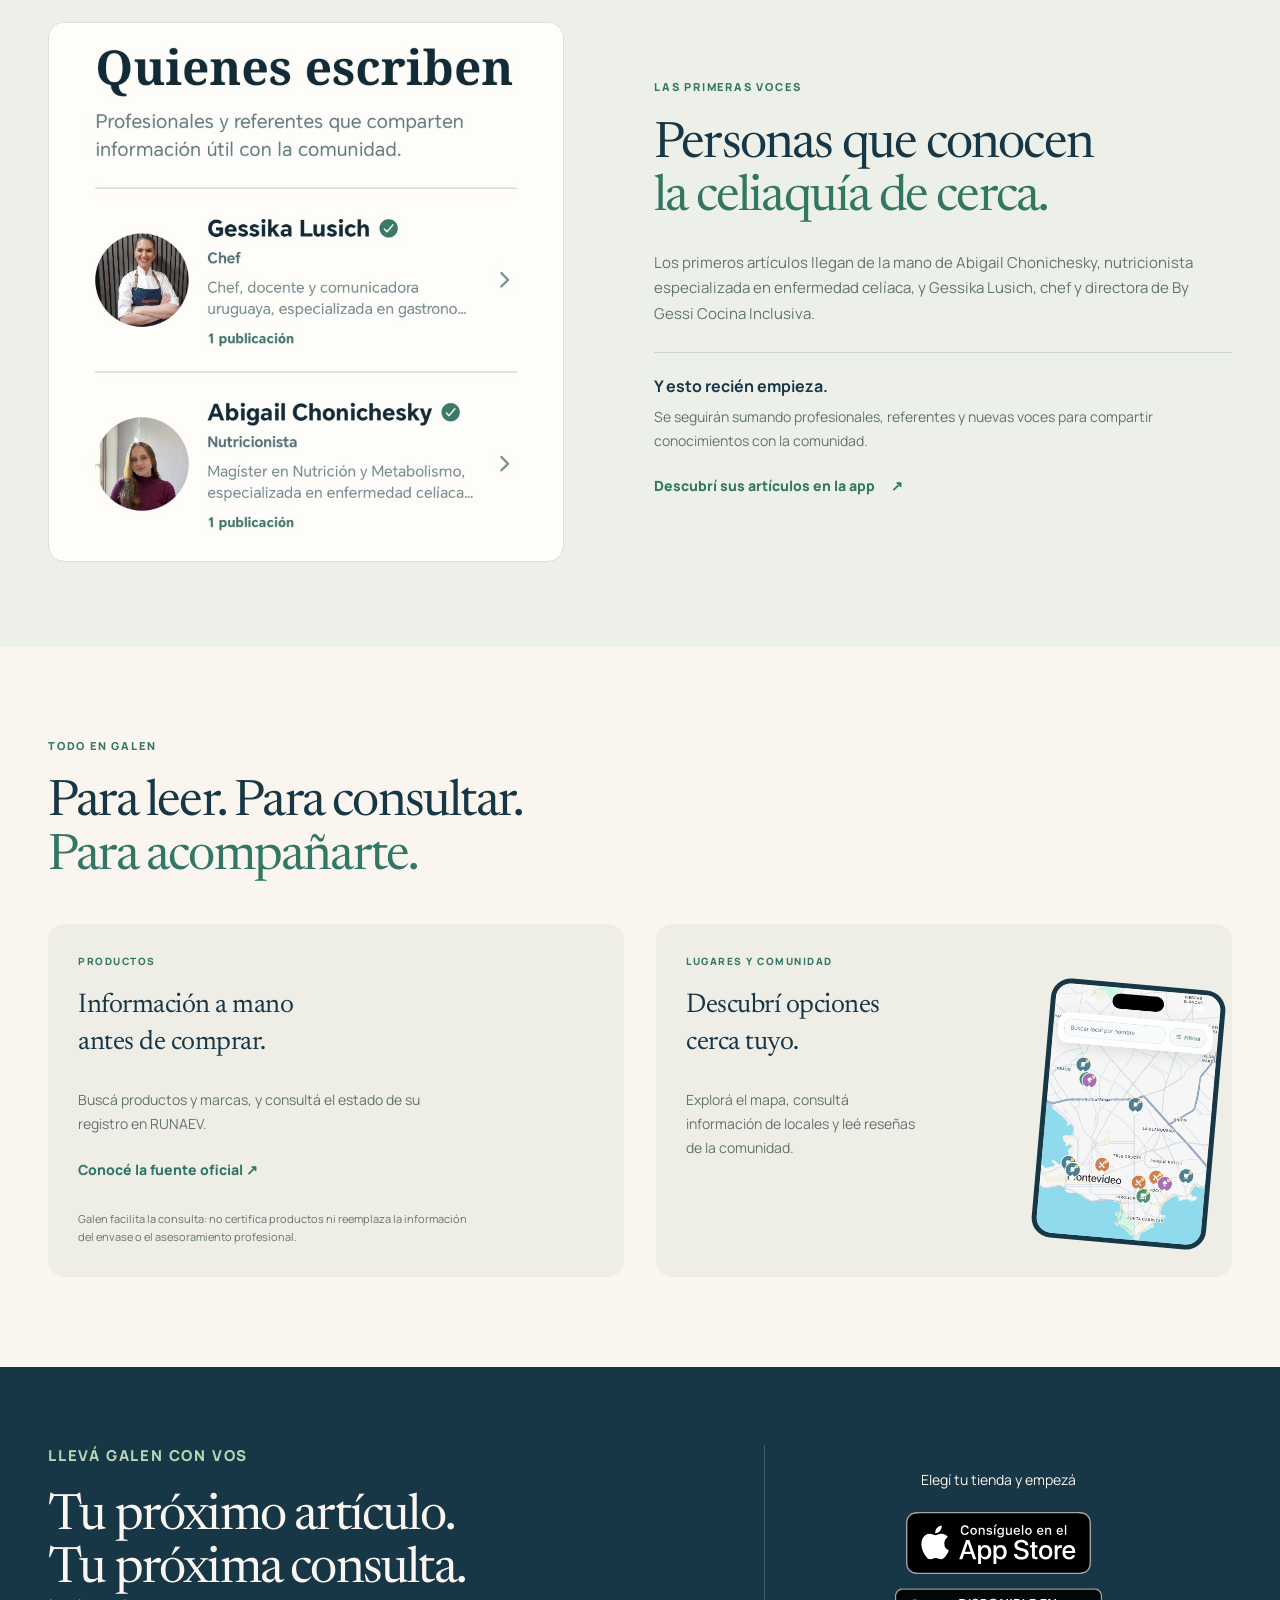
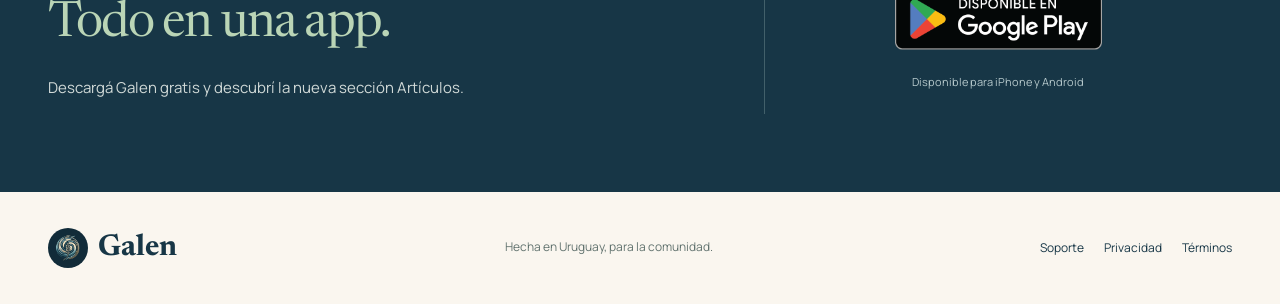
==== commit d0ae4bb9: "Launch Articles landing with app screenshots and download calls to action" ====
--- a/index.html
+++ b/index.html
@@ -3,10 +3,10 @@
   <head>
     <meta charset="utf-8" />
     <meta name="viewport" content="width=device-width, initial-scale=1" />
-    <title>Galen</title>
+    <title>Galen · Artículos, productos y lugares sin gluten</title>
     <meta
       name="description"
-      content="Galen reúne productos libres de gluten registrados en RUNAEV, lugares y reseñas en Uruguay. Muy pronto, también artículos de profesionales verificados."
+      content="Galen reúne artículos de profesionales y referentes, productos libres de gluten registrados en RUNAEV, lugares y reseñas en Uruguay. Descargá la app gratis."
     />
     <link rel="canonical" href="https://galen.uy/" />
     <link rel="sitemap" type="application/xml" title="Sitemap" href="https://galen.uy/sitemap.xml" />
@@ -27,16 +27,16 @@
     <meta property="og:url" content="https://galen.uy/" />
     <meta
       property="og:description"
-      content="Productos registrados en RUNAEV y lugares para elegir con más claridad. Muy pronto, artículos de profesionales verificados."
+      content="Artículos, productos registrados en RUNAEV y lugares para tu vida sin gluten. Descargá Galen gratis para iPhone y Android."
     />
-    <meta property="og:image" content="https://galen.uy/assets/hero-iphone.png" />
+    <meta property="og:image" content="https://galen.uy/assets/lista-articulos.jpg" />
     <meta name="twitter:card" content="summary_large_image" />
     <meta name="twitter:title" content="Galen" />
     <meta
       name="twitter:description"
-      content="Productos registrados en RUNAEV y lugares para elegir con más claridad. Muy pronto, artículos de profesionales verificados."
+      content="Artículos, productos registrados en RUNAEV y lugares para tu vida sin gluten. Descargá Galen gratis para iPhone y Android."
     />
-    <meta name="twitter:image" content="https://galen.uy/assets/hero-iphone.png" />
+    <meta name="twitter:image" content="https://galen.uy/assets/lista-articulos.jpg" />
     <link rel="icon" type="image/png" href="assets/logo.png" />
     <link rel="apple-touch-icon" href="assets/logo.png" />
     <link rel="manifest" href="site.webmanifest" />
@@ -46,7 +46,7 @@
       href="https://fonts.googleapis.com/css2?family=Manrope:wght@400;500;600;700;800&amp;family=Newsreader:opsz,wght@6..72,400;6..72,600;6..72,700&amp;family=Sora:wght@500;600;700;800&amp;display=swap"
       rel="stylesheet"
     />
-    <link rel="stylesheet" href="styles.css" />
+    <link rel="stylesheet" href="home-articles.css" />
     <script type="application/ld+json">
       {
         "@context": "https://schema.org",
@@ -63,7 +63,7 @@
             "name": "Galen",
             "url": "https://galen.uy/",
             "inLanguage": "es-UY",
-            "description": "Galen reúne productos libres de gluten registrados en RUNAEV, lugares y reseñas en Uruguay. Muy pronto, también artículos de profesionales verificados."
+            "description": "Galen reúne artículos de profesionales y referentes, productos libres de gluten registrados en RUNAEV, lugares y reseñas en Uruguay. Descargá la app gratis."
           },
           {
             "@type": "MobileApplication",
@@ -71,7 +71,7 @@
             "applicationCategory": "HealthApplication",
             "operatingSystem": "iOS, Android",
             "inLanguage": "es-UY",
-            "description": "App para consultar productos libres de gluten registrados en RUNAEV y explorar lugares en Uruguay. Próximamente incorporará artículos de profesionales verificados.",
+            "description": "App para leer artículos de profesionales y referentes, consultar productos libres de gluten registrados en RUNAEV y explorar lugares en Uruguay.",
             "offers": {
               "@type": "Offer",
               "price": "0",
@@ -79,7 +79,7 @@
             },
             "accessibilitySummary": "La experiencia prioriza contenido textual, estructura clara, navegación compatible con lector de pantalla y no depende solo de señales de audio.",
             "screenshot": [
-              "https://galen.uy/assets/hero-iphone.png",
+              "https://galen.uy/assets/lista-articulos.jpg",
               "https://galen.uy/assets/app-map.png",
               "https://galen.uy/assets/app-detail.png"
             ],
@@ -94,375 +94,18 @@
     </script>
   </head>
   <body>
-    <a class="skip-link" href="#main-content">Saltar al contenido principal</a>
-    <header class="site-header">
-      <div class="shell nav">
-        <a class="brand" href="index.html" aria-label="Galen inicio">
-          <img class="brand-logo" src="assets/logo.png" alt="Logo de Galen" />
-          <span class="brand-name">Galen</span>
-        </a>
-        <nav class="nav-links" aria-label="Principal">
-          <a href="index.html" aria-current="page">Inicio</a>
-          <a href="#articulos">Artículos</a>
-          <a href="#descargar">Descargar</a>
-          <a href="support.html">Soporte</a>
-          <a href="privacy.html">Privacidad</a>
-          <a href="terms.html">Términos</a>
-        </nav>
-        <details class="mobile-nav">
-          <summary aria-label="Abrir menú">
-            <span class="mobile-nav-icon" aria-hidden="true"></span>
-            <span>Menú</span>
-          </summary>
-          <nav class="mobile-nav-panel" aria-label="Principal móvil">
-            <a href="index.html" aria-current="page">Inicio</a>
-            <a href="#articulos">Artículos</a>
-            <a href="#descargar">Descargar</a>
-            <a href="support.html">Soporte</a>
-            <a href="privacy.html">Privacidad</a>
-            <a href="terms.html">Términos</a>
-          </nav>
-        </details>
-      </div>
-    </header>
-
-    <main id="main-content" tabindex="-1">
-      <section class="hero" aria-labelledby="hero-title">
-        <div class="shell hero-grid">
-          <div class="hero-copy">
-            <p class="eyebrow">Hecha para decidir mejor en el día a día</p>
-            <h1 id="hero-title">Información útil para vivir sin gluten.</h1>
-            <p class="hero-text">
-              Consultá productos y descubrí lugares en una app pensada para ayudarte a decidir con más
-              claridad. Muy pronto, también vas a poder leer artículos de profesionales verificados.
-            </p>
-            <div class="hero-actions">
-              <a
-                class="store-badge-link store-badge-link-apple"
-                href="https://apps.apple.com/uy/app/galen/id6762960046"
-                target="_blank"
-                rel="noopener noreferrer"
-                aria-label="Descargar Galen en App Store (se abre en una nueva pestaña)"
-              >
-                <img
-                  src="assets/download-on-app-store-es.svg"
-                  alt="Descárgalo en el App Store"
-                  width="144"
-                  height="48"
-                />
-              </a>
-              <a
-                class="store-badge-link store-badge-link-google"
-                href="https://play.google.com/store/apps/details?id=uy.galen.mobile&amp;hl=es_EC"
-                target="_blank"
-                rel="noopener noreferrer"
-                aria-label="Descargar Galen en Google Play (se abre en una nueva pestaña)"
-              >
-                <img
-                  src="assets/disponible-google-play-es.png"
-                  alt="Disponible en Google Play"
-                  width="155"
-                  height="60"
-                />
-              </a>
-            </div>
-            <p class="hero-note">
-              La información que ves está previamente validada por nuestro equipo de moderación.
-            </p>
-          </div>
-
-          <div class="hero-device-shell" aria-label="Vista de la app Galen">
-            <div class="hero-device-glow"></div>
-            <div class="hero-device">
-              <img
-                src="assets/hero-iphone.png"
-                alt="Pantalla del mapa de Galen mostrando locales en Montevideo"
-                width="886"
-                height="1920"
-                fetchpriority="high"
-                decoding="async"
-              />
-            </div>
-          </div>
-        </div>
-      </section>
-
-      <section class="section section-download" id="descargar" aria-labelledby="download-title">
-        <div class="shell download-panel">
-          <div class="download-copy">
-            <p class="eyebrow">Descargá Galen</p>
-            <h2 id="download-title">Tu próxima elección empieza acá.</h2>
-            <p>
-              Encontrá productos y lugares sin gluten en Uruguay desde tu celular. Galen está disponible
-              gratis para iPhone y Android.
-            </p>
-            <ul class="download-benefits" aria-label="Beneficios principales">
-              <li>Productos registrados en RUNAEV</li>
-              <li>Muy pronto: artículos de profesionales verificados</li>
-              <li>Lugares, mapa y reseñas de la comunidad</li>
-              <li>Favoritos para volver rápido a lo que te sirve</li>
-            </ul>
-          </div>
-          <div class="download-actions" aria-label="Opciones de descarga">
-            <a
-              class="store-badge-link store-badge-link-apple"
-              href="https://apps.apple.com/uy/app/galen/id6762960046"
-              target="_blank"
-              rel="noopener noreferrer"
-              aria-label="Descargar Galen en App Store (se abre en una nueva pestaña)"
-            >
-              <img
-                src="assets/download-on-app-store-es.svg"
-                alt="Descárgalo en el App Store"
-                width="144"
-                height="48"
-              />
-            </a>
-            <a
-              class="store-badge-link store-badge-link-google"
-              href="https://play.google.com/store/apps/details?id=uy.galen.mobile&amp;hl=es_EC"
-              target="_blank"
-              rel="noopener noreferrer"
-              aria-label="Descargar Galen en Google Play (se abre en una nueva pestaña)"
-            >
-              <img
-                src="assets/disponible-google-play-es.png"
-                alt="Disponible en Google Play"
-                width="155"
-                height="60"
-              />
-            </a>
-            <p>La disponibilidad puede variar según tu país o dispositivo.</p>
-          </div>
-        </div>
-      </section>
-
-      <section class="section section-reading" id="articulos" aria-labelledby="reading-title">
-        <div class="shell reading-grid">
-          <div class="section-heading reading-heading">
-            <p class="eyebrow">Próximamente · Artículos</p>
-            <h2 id="reading-title">Información confiable, hecha para leer.</h2>
-            <p>
-              Galen sumará guías, recetas y conocimiento presentado con claridad y el contexto de quienes
-              lo escriben.
-            </p>
-            <ul class="reading-points" aria-label="Características de los artículos">
-              <li>Contenido de profesionales verificados</li>
-              <li>Temas de salud, cocina, nutrición y comunidad</li>
-              <li>Perfiles para conocer a cada autor</li>
-            </ul>
-          </div>
-
-          <article class="reading-preview" aria-label="Ejemplo de un artículo en Galen">
-            <p class="reading-category">NUTRICIÓN</p>
-            <h3>Pequeñas decisiones para una cocina más segura</h3>
-            <p class="reading-deck">
-              Una guía práctica para ordenar utensilios, superficies y hábitos cotidianos.
-            </p>
-            <div class="reading-byline">
-              <span class="reading-avatar" aria-hidden="true">✓</span>
-              <span><strong>Por un profesional verificado</strong><small>Perfil e información profesional · 5 min</small></span>
-            </div>
-            <div class="reading-rule"></div>
-            <p class="reading-body">
-              Una cocina segura no depende de gestos complejos. Empieza por reconocer los puntos de
-              contacto, separar lo necesario y construir una rutina que sea fácil de sostener.
-            </p>
-            <span class="reading-link">Disponible muy pronto en Galen <span aria-hidden="true">→</span></span>
-          </article>
-        </div>
-      </section>
-
-      <section class="section section-app-showcase" aria-labelledby="experience-title">
-        <div class="shell">
-          <div class="section-heading">
-            <p class="eyebrow">La experiencia</p>
-            <h2 id="experience-title">Una app pensada para ver rápido lo importante.</h2>
-            <p>
-              Desde el mapa hasta las reseñas y el catálogo de productos, Galen organiza señales clave para
-              ayudarte a elegir con más claridad. Muy pronto, también artículos.
-            </p>
-          </div>
-
-          <div class="showcase-grid">
-            <article class="showcase-mini-card">
-              <div class="showcase-mini-copy">
-                <span class="showcase-label">Mapa</span>
-                <h3>Encontrá opciones cerca tuyo.</h3>
-                <p>Explorá lugares, categorías y datos útiles para decidir con menos vueltas.</p>
-              </div>
-              <div class="showcase-device showcase-device-mini">
-                <img
-                  src="assets/app-map.png"
-                  alt="Pantalla del mapa de Galen con lugares cercanos"
-                  width="768"
-                  height="1152"
-                  loading="lazy"
-                  decoding="async"
-                />
-              </div>
-            </article>
-
-            <article class="showcase-mini-card">
-              <div class="showcase-mini-copy">
-                <span class="showcase-label">Detalle</span>
-                <h3>Leé reseñas y señales antes de decidir.</h3>
-                <p>Accedé a puntajes, contexto y datos útiles en una sola vista.</p>
-              </div>
-              <div class="showcase-device showcase-device-detail">
-                <img
-                  src="assets/app-detail.png"
-                  alt="Pantalla de detalle del local con reseñas y puntajes"
-                  width="768"
-                  height="1152"
-                  loading="lazy"
-                  decoding="async"
-                />
-              </div>
-            </article>
-          </div>
-        </div>
-      </section>
-
-      <section class="section section-spotlight" aria-labelledby="spotlight-title">
-        <div class="shell">
-          <div class="section-heading narrow">
-            <p class="eyebrow">Lo importante</p>
-            <h2 id="spotlight-title">Menos ruido. Más criterio para decidir.</h2>
-          </div>
-
-          <div class="pillars">
-            <article class="pillar-card">
-              <span class="pillar-number">01</span>
-              <h3>Información validada</h3>
-              <p>Lo que ves en la app pasa por validación y moderación antes de ganar visibilidad.</p>
-            </article>
-            <article class="pillar-card">
-              <span class="pillar-number">02</span>
-              <h3>Catálogo RUNAEV</h3>
-              <p>Buscá productos registrados como libres de gluten ante las autoridades uruguayas.</p>
-            </article>
-            <article class="pillar-card">
-              <span class="pillar-number">03</span>
-              <h3>Utilidad real</h3>
-              <p>Lugares, reseñas y productos —y muy pronto artículos— para ayudarte a elegir con más claridad.</p>
-            </article>
-          </div>
-        </div>
-      </section>
-
-      <section class="section section-insight-focus" aria-labelledby="insight-focus-title">
-        <div class="shell insight-focus-grid">
-          <div class="section-heading insight-heading">
-            <p class="eyebrow">Productos · RUNAEV</p>
-            <h2 id="insight-focus-title">Información oficial, más fácil de consultar.</h2>
-            <p>
-              Galen acerca información pública del Registro Único Nacional de Alimentos, Empresas y
-              Vehículos para ayudarte a consultar productos libres de gluten desde el celular.
-            </p>
-            <a
-              class="text-link"
-              href="https://app.runaev.gub.uy/runaev/consultas-publicas/productos"
-              target="_blank"
-              rel="noopener noreferrer"
-            >
-              Consultar la fuente oficial RUNAEV <span aria-hidden="true">↗</span>
-            </a>
-          </div>
-
-          <div class="insight-panels">
-            <article class="insight-panel">
-              <span class="insight-kicker">Buscá</span>
-              <h3>Productos y marcas</h3>
-              <p>
-                Encontrá rápido un producto por nombre o marca y revisá su información disponible.
-              </p>
-            </article>
-            <article class="insight-panel">
-              <span class="insight-kicker">Verificá</span>
-              <h3>Estado del registro</h3>
-              <p>
-                Consultá el estado informado por RUNAEV antes de decidir una compra.
-              </p>
-            </article>
-            <article class="insight-panel">
-              <span class="insight-kicker">Comunidad</span>
-              <h3>Guardá y compartí contexto</h3>
-              <p>
-                Marcá favoritos y sumá reseñas para que la experiencia también sea útil para otras personas.
-              </p>
-            </article>
-          </div>
-        </div>
-        <div class="shell source-note">
-          <strong>Importante:</strong> Galen facilita la consulta, pero no certifica productos ni
-          reemplaza la información del envase, la fuente oficial o el asesoramiento profesional.
-        </div>
-      </section>
-
-      <section class="section" aria-labelledby="product-title">
-        <div class="shell">
-          <div class="section-heading">
-            <p class="eyebrow">Producto</p>
-            <h2 id="product-title">Una herramienta pensada para elegir mejor.</h2>
-            <p>
-              Galen organiza información útil para evaluar opciones gastronómicas con más claridad.
-            </p>
-          </div>
-
-          <div class="feature-grid">
-            <article class="feature-card">
-              <h3>Explorá lugares</h3>
-              <p>Accedé a fichas de locales, categorías y señales clave para entender mejor cada opción.</p>
-            </article>
-            <article class="feature-card">
-              <h3>Leé reseñas con contexto</h3>
-              <p>Las experiencias se presentan de forma que ayuden a interpretar mejor lo que puede servirte.</p>
-            </article>
-            <article class="feature-card">
-              <h3>Consultá productos</h3>
-              <p>Buscá productos registrados en RUNAEV y revisá su estado desde una experiencia simple.</p>
-            </article>
-            <article class="feature-card">
-              <h3>Guardá y seguí lugares</h3>
-              <p>Tené más a mano las opciones que te interesan y seguí sus cambios con el tiempo.</p>
-            </article>
-            <article class="feature-card">
-              <h3>Recibí actividad importante</h3>
-              <p>La app reúne novedades y avisos relevantes para que no dependas de información dispersa.</p>
-            </article>
-            <article class="feature-card">
-              <h3>Próximamente, artículos</h3>
-              <p>Información clara y perfiles profesionales para conocer a quienes la escriben.</p>
-            </article>
-          </div>
-        </div>
-      </section>
-
-    </main>
-
-    <footer class="site-footer">
-      <div class="shell footer-grid">
-        <div class="footer-brand-block">
-          <a class="brand brand-footer" href="index.html" aria-label="Galen inicio">
-            <img class="brand-logo" src="assets/logo.png" alt="Logo de Galen" />
-            <span class="brand-name">Galen</span>
-          </a>
-          <p class="footer-copy">Productos y lugares para vivir sin gluten con más claridad. Muy pronto, artículos.</p>
-        </div>
-
-        <div class="footer-meta">
-          <nav class="footer-links" aria-label="Legales">
-            <a href="index.html" aria-current="page">Inicio</a>
-            <a href="#articulos">Artículos</a>
-            <a href="#descargar">Descargar</a>
-            <a href="support.html">Soporte</a>
-            <a href="privacy.html">Privacidad</a>
-            <a href="terms.html">Términos</a>
-          </nav>
-          <p class="footer-legal">© 2026 Galen. Todos los derechos reservados. Hecho en Uruguay.</p>
-        </div>
-      </div>
-    </footer>
-  </body>
-</html>
+<a class="skip" href="#contenido">Saltar al contenido</a>
+<header><div class="shell nav"><a class="brand" href="#"><img src="assets/logo.png" alt="">Galen</a><nav aria-label="Principal"><a href="#articulos">Artículos <span class="dot"></span></a><a href="#herramientas">La app</a></nav><a class="button small" href="#descargar">Descargá Galen <span aria-hidden="true">↗</span></a></div></header>
+<main id="contenido">
+<section class="hero shell">
+ <div class="hero-copy"><a class="announcement" href="#articulos"><span class="dot"></span> NUEVO EN GALEN · ARTÍCULOS <span aria-hidden="true">↗</span></a><h1>Más información.<br>Más comunidad.<br><em>Tu vida sin gluten.</em></h1><p class="lead">Ahora también podés leer y aprender en Galen. Descubrí artículos de profesionales y referentes, junto a los productos y lugares que ya consultás en la app.</p><a class="button primary" href="#descargar">Descargá la app gratis <span aria-hidden="true">↗</span></a><p class="availability">Para iPhone y Android · Hecha en Uruguay</p><a class="text-link" href="#articulos">Conocé la nueva sección <span aria-hidden="true">↓</span></a></div>
+ <div class="hero-visual"><div class="visual-note">UN NUEVO ESPACIO PARA LEER</div><div class="phone phone-main"><img src="assets/lista-articulos.jpg" width="720" height="1600" alt="Sección Artículos en Galen, con una publicación de Abigail Chonichesky"></div><div class="phone phone-secondary"><img src="assets/articulo-gessika.jpg" width="720" height="1600" alt="Artículo de Gessika Lusich sobre una cocina segura sin gluten"></div><div class="visual-caption"><span>Nutrición. Cocina. Vida cotidiana.</span><strong>Conocimiento para compartir.</strong></div></div>
+</section>
+<div class="feature-band"><div class="shell"><span>Una app para tu día a día</span><a href="#articulos">Artículos <span class="new">NUEVO</span></a><a href="#herramientas">Productos</a><a href="#herramientas">Lugares y reseñas</a></div></div>
+<section class="articles shell section" id="articulos"><div class="section-top"><p class="eyebrow">YA DISPONIBLE · ARTÍCULOS</p><span class="section-number">01 / PARA LEER</span></div><div class="article-intro"><h2>Información útil para<br><em>tu día a día sin gluten.</em></h2><p>Un espacio dentro de Galen para encontrar respuestas, aprender y sumar herramientas. Con artículos sobre nutrición, cocina segura, celiaquía y experiencias de la comunidad.</p></div><div class="topics"><article><span>01</span><h3>Entender la celiaquía</h3><p>Información y respuestas a dudas que aparecen después del diagnóstico.</p></article><article><span>02</span><h3>Cocinar con más herramientas</h3><p>Hábitos y consejos prácticos para organizar una cocina sin gluten.</p></article><article><span>03</span><h3>Compartir experiencias</h3><p>Miradas de personas que conocen de cerca la vida sin gluten.</p></article></div><a class="text-link" href="#descargar">Abrí Galen y entrá a Artículos <span aria-hidden="true">↗</span></a></section>
+<section class="people-section"><div class="shell people"><div class="contributors-capture"><img src="assets/quienes-escriben.jpg" width="720" height="1600" alt="Quiénes escriben en Galen: Gessika Lusich, chef, y Abigail Chonichesky, nutricionista"></div><div class="people-copy"><p class="eyebrow">LAS PRIMERAS VOCES</p><h2>Personas que conocen<br><em>la celiaquía de cerca.</em></h2><p>Los primeros artículos llegan de la mano de Abigail Chonichesky, nutricionista especializada en enfermedad celíaca, y Gessika Lusich, chef y directora de By Gessi Cocina Inclusiva.</p><div class="growth"><strong>Y esto recién empieza.</strong><p>Se seguirán sumando profesionales, referentes y nuevas voces para compartir conocimientos con la comunidad.</p></div><a class="text-link" href="#descargar">Descubrí sus artículos en la app <span aria-hidden="true">↗</span></a></div></div></section>
+<section class="section shell tools" id="herramientas"><p class="eyebrow">TODO EN GALEN</p><h2>Para leer. Para consultar.<br><em>Para acompañarte.</em></h2><div class="tool-grid"><article><span class="tool-label">PRODUCTOS</span><h3>Información a mano<br>antes de comprar.</h3><p>Buscá productos y marcas, y consultá el estado de su registro en RUNAEV.</p><a href="https://app.runaev.gub.uy/runaev/consultas-publicas/productos" class="text-link">Conocé la fuente oficial ↗</a><p class="source-note">Galen facilita la consulta: no certifica productos ni reemplaza la información del envase o el asesoramiento profesional.</p></article><article><span class="tool-label">LUGARES Y COMUNIDAD</span><h3>Descubrí opciones<br>cerca tuyo.</h3><p>Explorá el mapa, consultá información de locales y leé reseñas de la comunidad.</p><div class="map-crop"><img src="assets/app-map.png" alt="Mapa de lugares en la app Galen" loading="lazy"></div></article></div></section>
+<section class="download" id="descargar"><div class="shell download-inner"><div><p class="eyebrow">LLEVÁ GALEN CON VOS</p><h2>Tu próximo artículo.<br>Tu próxima consulta.<br><em>Todo en una app.</em></h2><p>Descargá Galen gratis y descubrí la nueva sección Artículos.</p></div><div class="download-options"><span>Elegí tu tienda y empezá</span><a href="https://apps.apple.com/uy/app/galen/id6762960046" aria-label="Descargar Galen en App Store"><img src="assets/download-on-app-store-es.svg" alt="Descárgalo en el App Store"></a><a href="https://play.google.com/store/apps/details?id=uy.galen.mobile&hl=es_EC" aria-label="Descargar Galen en Google Play"><img class="google" src="assets/disponible-google-play-es.png" alt="Disponible en Google Play"></a><small>Disponible para iPhone y Android</small></div></div></section>
+</main><footer class="shell"><a class="brand" href="#"><img src="assets/logo.png" alt="">Galen</a><p>Hecha en Uruguay, para la comunidad.</p><nav aria-label="Información"><a href="https://galen.uy/support.html">Soporte</a><a href="https://galen.uy/privacy.html">Privacidad</a><a href="https://galen.uy/terms.html">Términos</a></nav></footer>
+<a class="mobile-download button" href="#descargar">Descargá Galen gratis <span aria-hidden="true">↗</span></a>
+</body></html>
--- a/home-articles.css
+++ b/home-articles.css
@@ -0,0 +1,11 @@
+:root{--cream:#faf6ef;--ink:#173646;--green:#317763;--muted:#62736f;--line:#d7ded5}*{box-sizing:border-box}html{scroll-behavior:smooth;scroll-padding-top:100px}body{margin:0;background:var(--cream);color:var(--ink);font-family:Manrope,Arial,sans-serif}a{color:inherit;text-decoration:none}img{display:block;max-width:100%}p{line-height:1.7}h1,h2,h3,p{margin-top:0}h1,h2{font-family:Newsreader,Georgia,serif;font-weight:400;letter-spacing:-1.8px;line-height:1.07}h1{font-size:68px;margin-bottom:24px}h2{font-size:50px;margin-bottom:24px}h3{font-size:21px;line-height:1.35;letter-spacing:-.5px}em{font-style:normal;color:var(--green)}.shell{max-width:1200px;width:calc(100% - 96px);margin:auto}.button{display:inline-flex;align-items:center;justify-content:center;gap:30px;background:var(--green);color:white;border-radius:8px;padding:18px 25px;font-weight:700;font-size:16px;min-height:52px}.button:hover{background:#215d4c}.button.small{font-size:14px;padding:13px 20px;min-height:46px}.button.primary{font-size:17px;padding:20px 26px}.brand{display:flex;align-items:center;gap:10px;font:bold 30px Newsreader,Georgia,serif}.brand img{width:40px;height:40px;border-radius:50%}header{position:sticky;top:0;z-index:10;background:#faf6eff2;border-bottom:1px solid var(--line);backdrop-filter:blur(12px)}.nav{display:flex;align-items:center;justify-content:space-between;min-height:88px}.nav nav{display:flex;gap:36px;font-size:14px;font-weight:600}.dot{display:inline-block;width:7px;height:7px;background:var(--green);border-radius:50%;margin-left:5px}.hero{display:grid;grid-template-columns:1.05fr 1fr;align-items:center;gap:35px;padding-top:66px;padding-bottom:66px}.announcement{display:inline-flex;align-items:center;gap:10px;font-size:11px;letter-spacing:1.5px;font-weight:800;margin-bottom:30px}.announcement .dot{margin:0}.lead{font-size:17px;color:var(--muted);max-width:500px;margin-bottom:28px}.availability{font-size:12px;color:var(--muted);margin:12px 0 27px}.text-link{display:inline-flex;gap:16px;color:var(--green);font-size:14px;font-weight:800;align-items:center;min-height:40px}.hero-visual{height:630px;position:relative;background:#e8eee7;border-radius:180px 180px 22px 22px}.visual-note{position:absolute;top:28px;width:100%;text-align:center;font-size:9px;letter-spacing:2px;font-weight:800;color:var(--green)}.phone{padding:5px;background:var(--ink);border-radius:23px;overflow:hidden;position:absolute;box-shadow:0 18px 28px #17364613}.phone img{width:100%;border-radius:18px}.phone-main{width:228px;left:28px;top:65px;z-index:2}.phone-secondary{width:220px;right:23px;top:105px}.visual-caption{position:absolute;bottom:15px;left:0;width:100%;text-align:center;font-size:11px;line-height:1.8}.visual-caption strong{display:block;font-weight:700}.feature-band{border-top:1px solid var(--line);border-bottom:1px solid var(--line)}.feature-band .shell{display:flex;justify-content:space-between;align-items:center;gap:20px;padding:24px 0;font-size:14px}.feature-band .shell>span{color:var(--muted);font-size:12px}.feature-band a{font-weight:700}.new{font-size:9px;background:#e3ece3;color:var(--green);padding:5px 7px;border-radius:4px;margin-left:8px}.section{padding-top:90px;padding-bottom:90px}.eyebrow{font-size:11px;letter-spacing:1.8px;color:var(--green);font-weight:800;margin-bottom:22px}.section-top{display:flex;justify-content:space-between;align-items:start}.section-number{font-size:10px;color:var(--muted);letter-spacing:1px}.article-intro{display:grid;grid-template-columns:1.2fr 1fr;gap:80px;align-items:center}.article-intro>p{font-size:16px;color:var(--muted)}.topics{display:grid;grid-template-columns:repeat(3,1fr);gap:36px;margin:28px 0}.topics article{border-top:1px solid var(--line);padding:24px 0 0}.topics article>span{font-size:11px;color:var(--green)}.topics h3{margin:20px 0 12px}.topics p{font-size:14px;color:var(--muted);max-width:310px}.people-section{background:#edf0e9;padding:85px 0}.people{display:grid;grid-template-columns:1fr 1.12fr;gap:90px;align-items:center}.contributors-capture{position:relative;height:540px;overflow:hidden;background:#fffdfa;border:1px solid #dae0d6;border-radius:16px}.contributors-capture img{width:480px;max-width:none;position:absolute;left:50%;transform:translateX(-50%);top:-83px}.people-copy>p:not(.eyebrow){font-size:15px;color:var(--muted)}.growth{margin:26px 0 12px;padding-top:22px;border-top:1px solid #ced6cb}.growth strong{font-size:16px}.growth p{font-size:14px;color:var(--muted);margin:8px 0}.tool-grid{display:grid;grid-template-columns:1fr 1fr;gap:32px;margin-top:40px}.tool-grid article{position:relative;min-height:295px;background:#eeeee6;border-radius:16px;overflow:hidden;padding:30px}.tool-label{display:block;font-size:10px;letter-spacing:1.5px;color:var(--green);font-weight:800;margin-bottom:20px}.tool-grid h3{font-size:27px;font-family:Newsreader,Georgia,serif;font-weight:400}.tool-grid p{font-size:14px;max-width:360px;color:var(--muted)}.tool-grid .source-note{font-size:11px;max-width:400px;margin:20px 0 0}.tool-grid article:last-child p,.tool-grid article:last-child h3{max-width:235px}.map-crop{position:absolute;right:16px;top:60px;width:175px;height:260px;border:5px solid var(--ink);border-radius:20px;overflow:hidden;transform:rotate(5deg)}.download{padding:76px 0;background:var(--ink);color:var(--cream)}.download-inner{display:grid;grid-template-columns:1.4fr 1fr;gap:60px;align-items:center}.download .eyebrow,.download em{color:#bad5b6}.download p{font-size:15px;color:#d0d9d7;max-width:420px}.download-options{display:flex;flex-direction:column;align-items:center;gap:15px;border-left:1px solid #42606a;padding:25px}.download-options>span{font-size:14px;margin-bottom:8px}.download-options img{width:185px}.download-options img.google{width:207px;margin:-10px 0}.download-options small{font-size:11px;color:#b5c8cb;margin-top:10px}footer{display:flex;align-items:center;justify-content:space-between;gap:25px;padding-top:36px;padding-bottom:36px}footer p{font-size:12px;margin:0;color:var(--muted)}footer nav{display:flex;gap:20px;font-size:12px}.mobile-download{display:none}.skip{position:absolute;left:10px;top:-80px;z-index:30;background:white;padding:15px}.skip:focus{top:10px}:focus-visible{outline:3px solid #a38a42;outline-offset:4px}
+@media(min-width:1400px){.hero{gap:65px}}
+@media(max-width:1100px){h1{font-size:54px}.hero-visual{height:570px}.phone-main{width:200px;left:12px}.phone-secondary{width:190px;right:12px}.people{gap:45px}.contributors-capture img{width:440px;top:-76px}.contributors-capture{height:500px}.map-crop{opacity:.5;right:-50px}.tool-grid article:last-child p,.tool-grid article:last-child h3{position:relative;z-index:1;max-width:230px}}
+@media(max-width:760px){html{scroll-padding-top:90px}.shell{width:calc(100% - 40px)}.nav{min-height:74px}.brand{font-size:26px}.brand img{width:34px;height:34px}.nav nav{display:none}.button.small{font-size:12px;gap:12px;padding:11px 14px;min-height:42px}.hero{grid-template-columns:1fr;padding-top:38px;padding-bottom:34px;gap:32px}.announcement{font-size:9px;letter-spacing:1px;margin-bottom:24px;gap:8px}h1{font-size:47px;letter-spacing:-1.5px;margin-bottom:20px}.lead{font-size:15px;line-height:1.7}.button.primary{width:100%;font-size:16px}.availability{text-align:center;font-size:11px;margin-bottom:13px}.hero-copy>.text-link{display:flex;justify-content:center;font-size:12px}.hero-visual{height:495px;border-radius:125px 125px 16px 16px;max-width:420px;width:100%;margin:auto}.visual-note{font-size:8px;top:24px}.phone-main{width:49%;left:10px;top:59px;border-radius:19px;padding:4px}.phone-secondary{width:46%;right:10px;top:87px;padding:4px;border-radius:19px}.phone img{border-radius:14px}.visual-caption{bottom:15px;font-size:10px}.feature-band .shell{flex-wrap:wrap;justify-content:center;gap:16px;padding:20px 0;font-size:11px}.feature-band .shell>span{flex-basis:100%;text-align:center;font-size:11px}.new{font-size:7px;padding:3px;margin-left:3px}.section{padding-top:54px;padding-bottom:54px}.section-number{display:none}.eyebrow{font-size:9px;letter-spacing:1.4px;margin-bottom:18px}h2{font-size:37px;letter-spacing:-1px}.article-intro{grid-template-columns:1fr;gap:0}.article-intro>p{font-size:14px}.topics{grid-template-columns:1fr;gap:0;margin:16px 0}.topics article{padding:20px 0;display:grid;grid-template-columns:24px 1fr;gap:0 12px}.topics article>span{padding-top:3px}.topics h3{font-size:18px;margin:0 0 8px}.topics p{grid-column:2;margin:0;max-width:none;font-size:13px}.people-section{padding:50px 0}.people{display:flex;flex-direction:column;gap:30px}.people-copy{order:-1}.people-copy>p:not(.eyebrow){font-size:14px}.contributors-capture{width:100%;height:410px;max-width:420px}.contributors-capture img{width:370px;top:-63px}.tool-grid{grid-template-columns:1fr;gap:18px;margin-top:28px}.tool-grid article{min-height:290px;padding:25px}.tool-grid article:last-child p{max-width:190px}.map-crop{right:-25px;opacity:.7;width:150px}.download{padding:50px 0}.download-inner{grid-template-columns:1fr;gap:20px}.download h2{font-size:40px}.download p{font-size:14px}.download-options{border-left:none;border-top:1px solid #42606a;padding-top:30px}.download-options img{width:180px}footer{flex-wrap:wrap;justify-content:center;padding:30px 0 105px;gap:20px}footer p{width:100%;text-align:center}.mobile-download{display:flex;position:fixed;bottom:12px;left:20px;right:20px;z-index:20;box-shadow:0 3px 20px #17364633;padding:15px;font-size:14px;min-height:50px}.text-link{font-size:13px}}
+@media(prefers-reduced-motion:reduce){html{scroll-behavior:auto}}
+
+img{height:auto}
+
+.contributors-capture img{top:-100px}@media(max-width:1100px){.contributors-capture img{top:-90px}}@media(max-width:760px){.contributors-capture img{top:-75px}}
+
+.contributors-capture img{top:-80px}.contributors-capture:after{content:'';position:absolute;top:0;left:0;right:0;height:18px;background:#fffdfa}@media(max-width:1100px){.contributors-capture img{top:-70px}}@media(max-width:760px){.contributors-capture img{top:-55px}}
